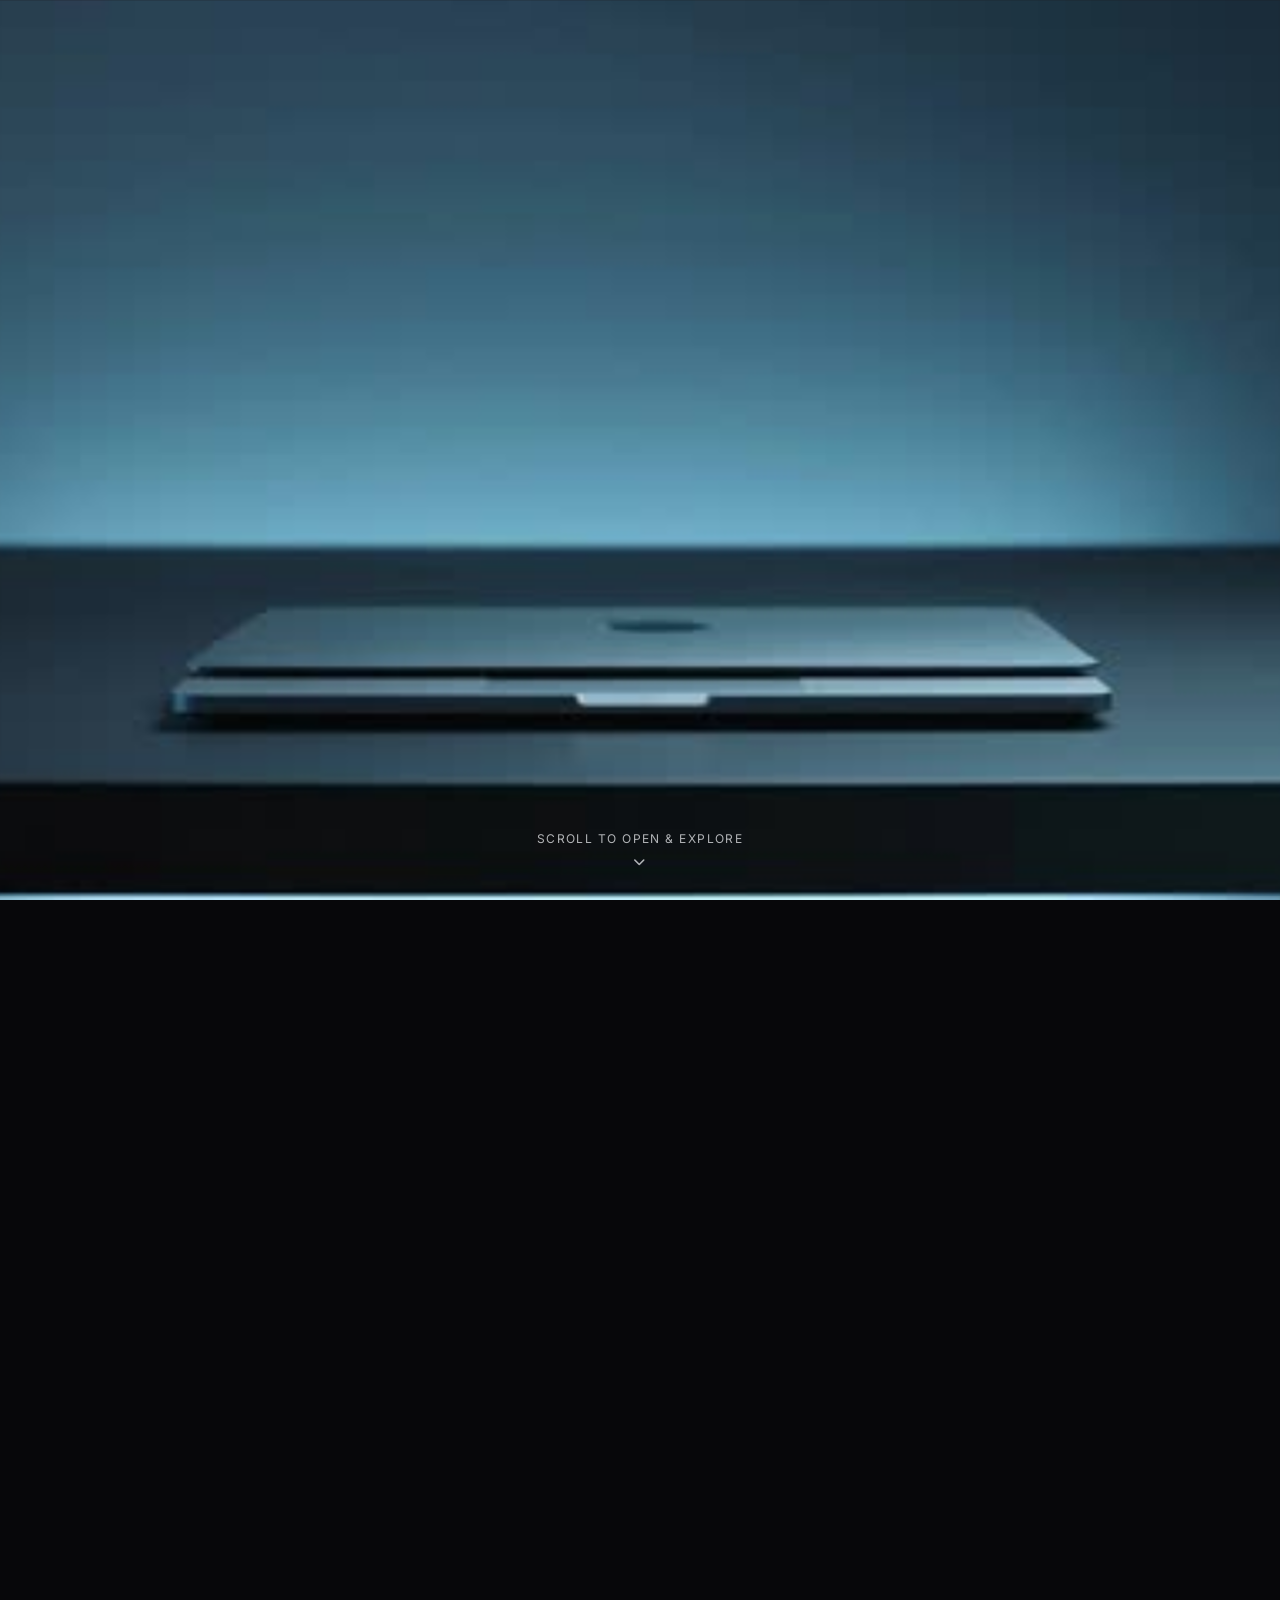
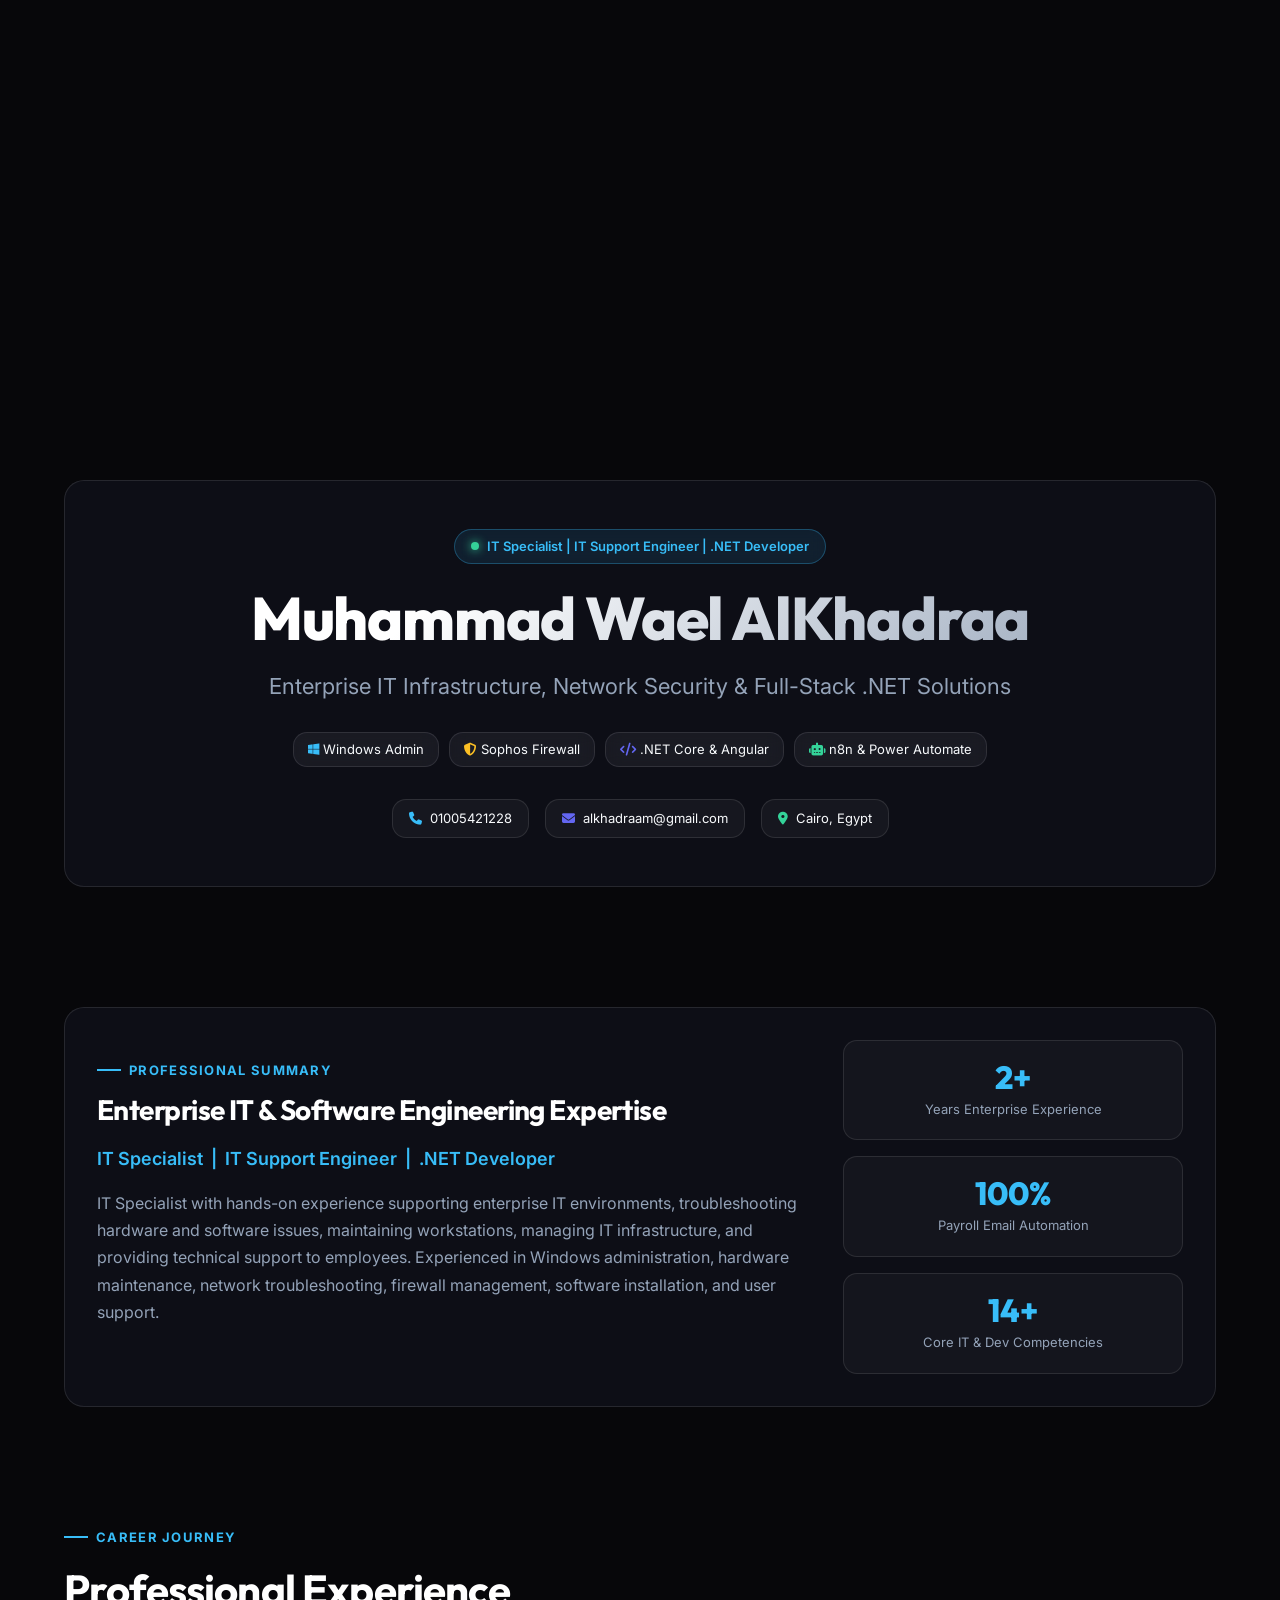
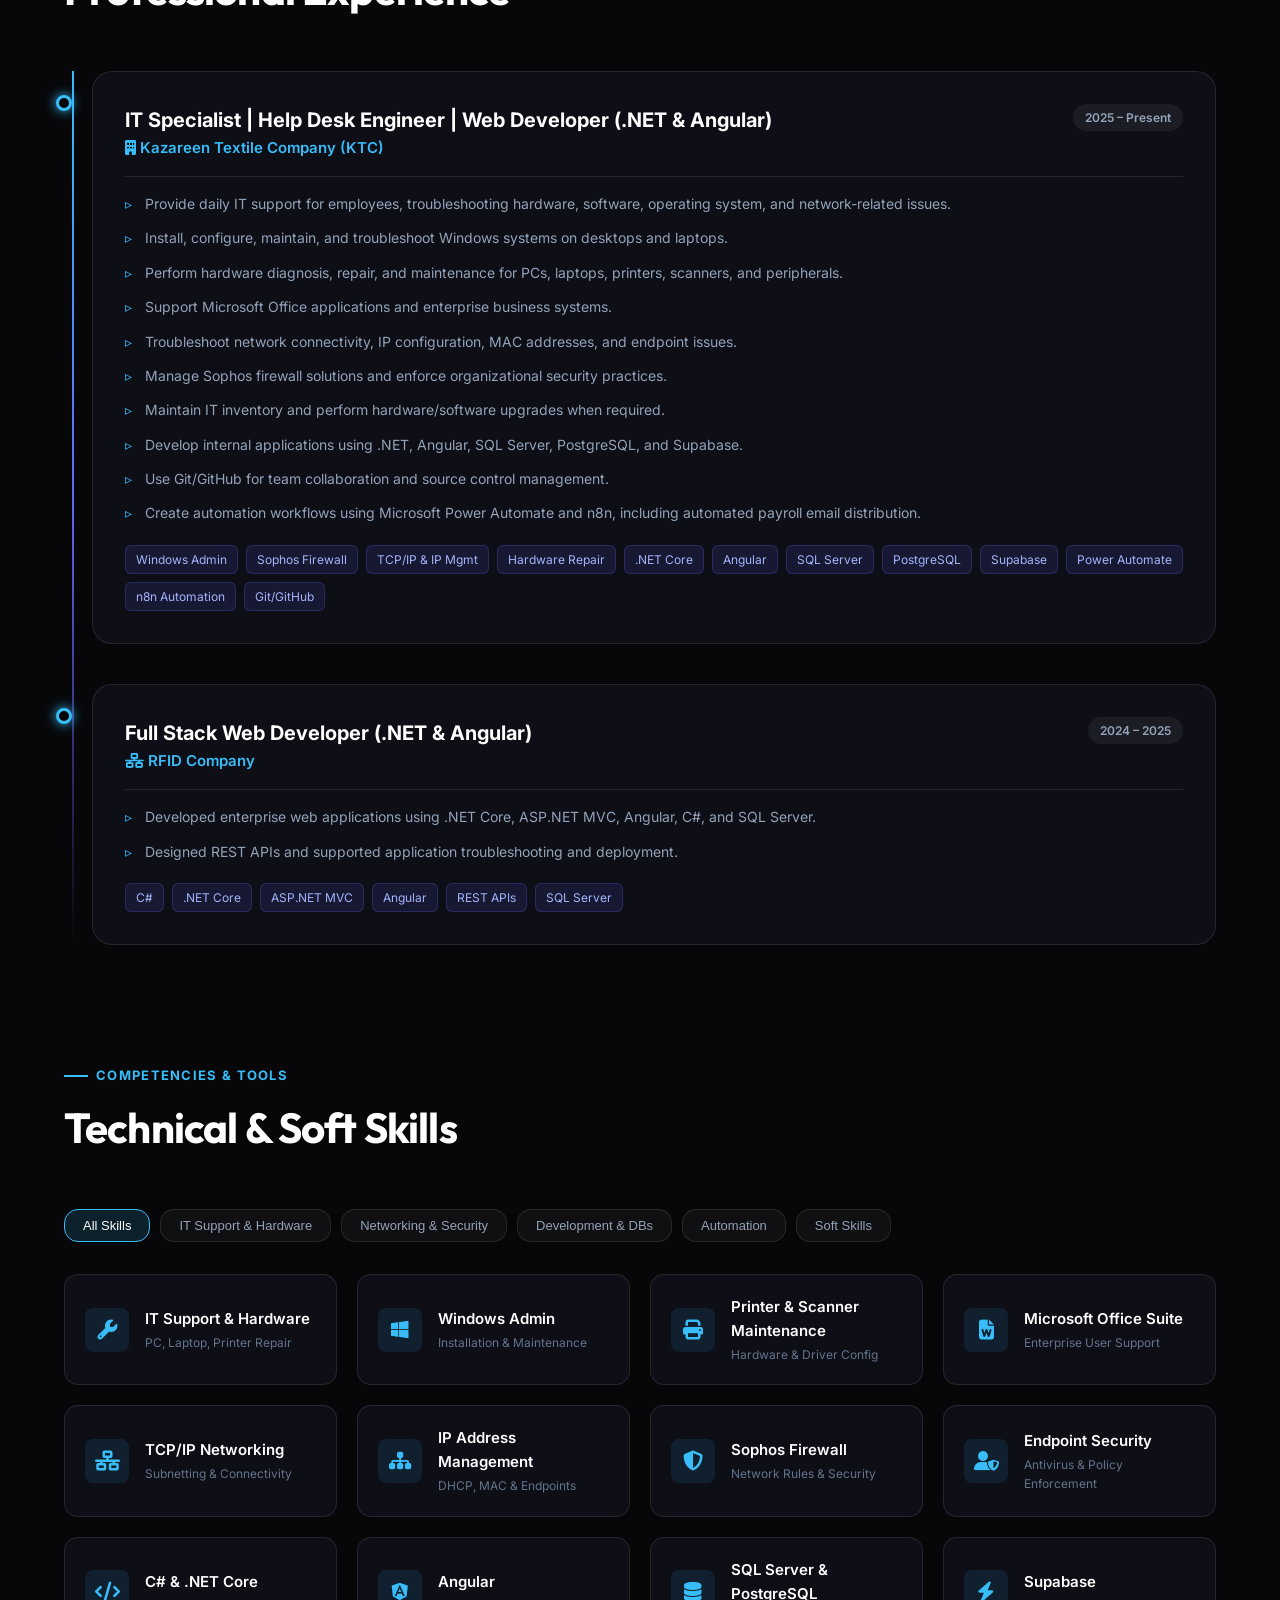
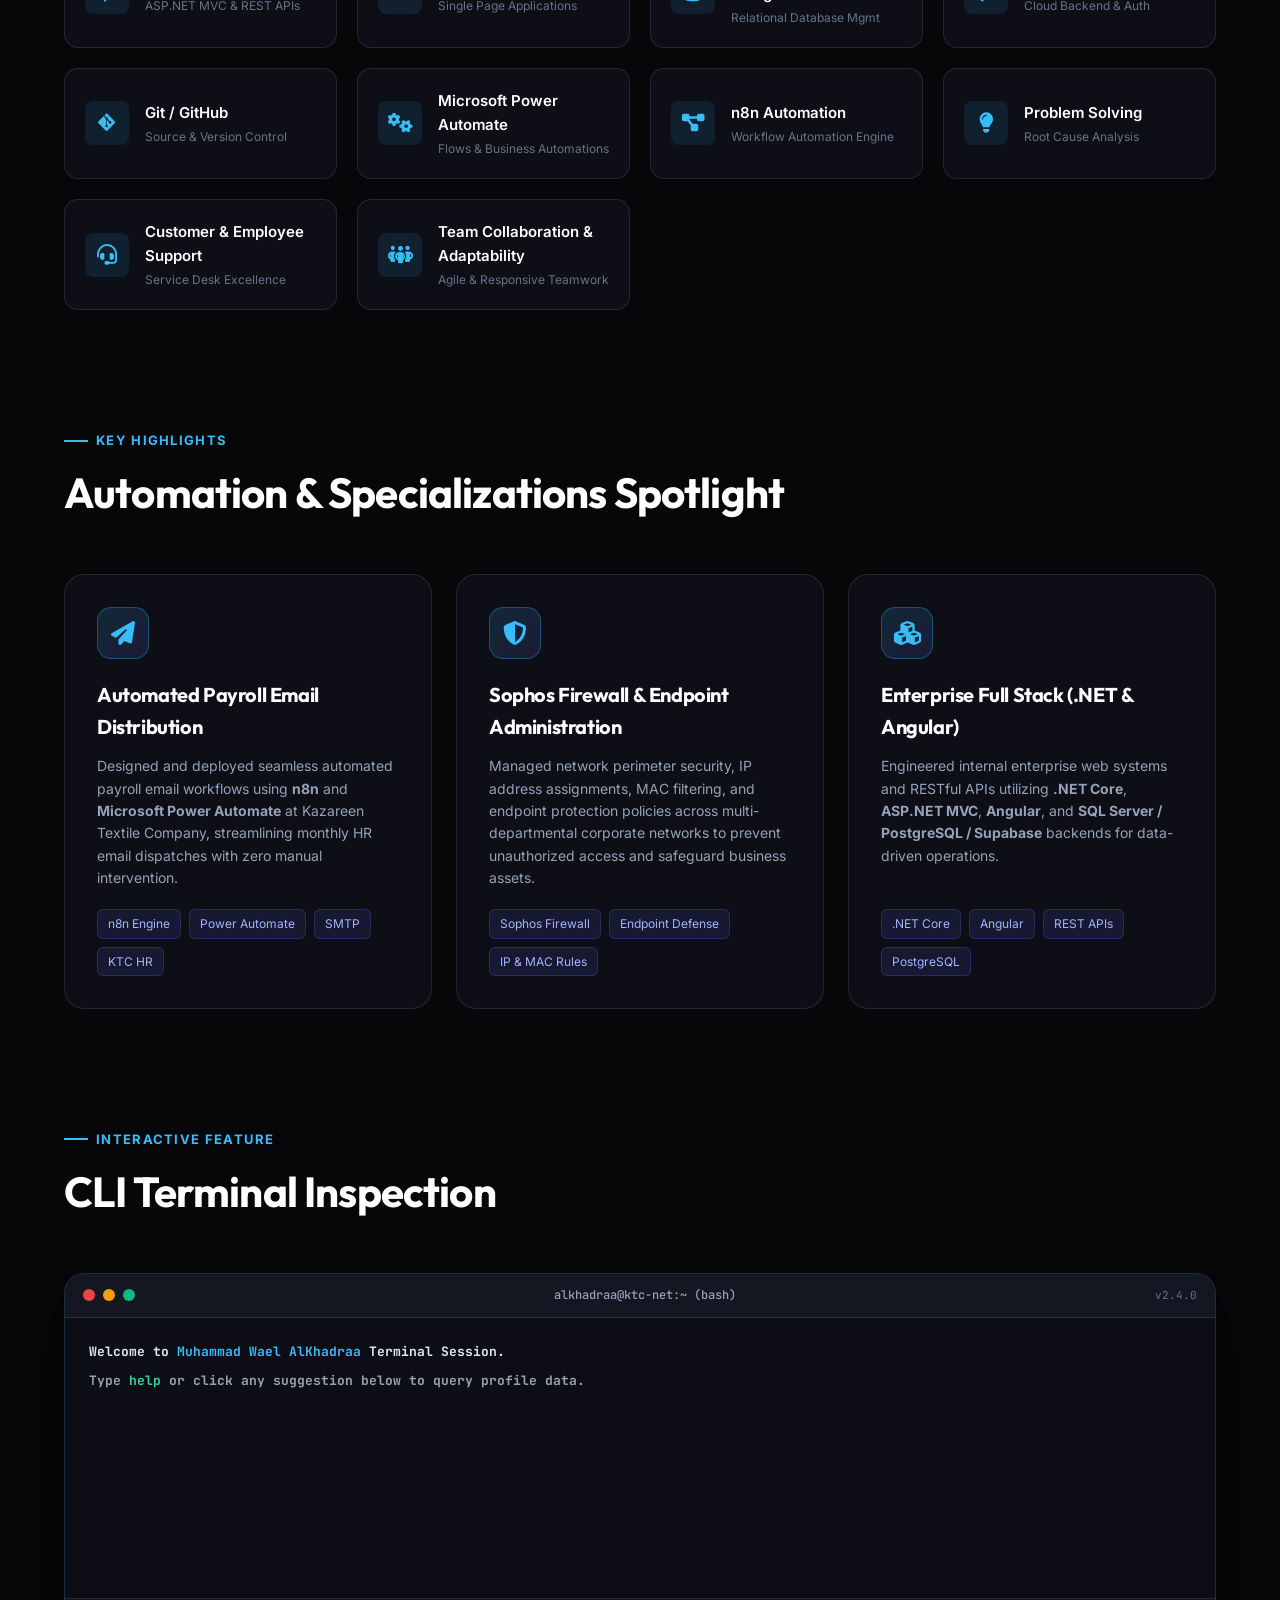
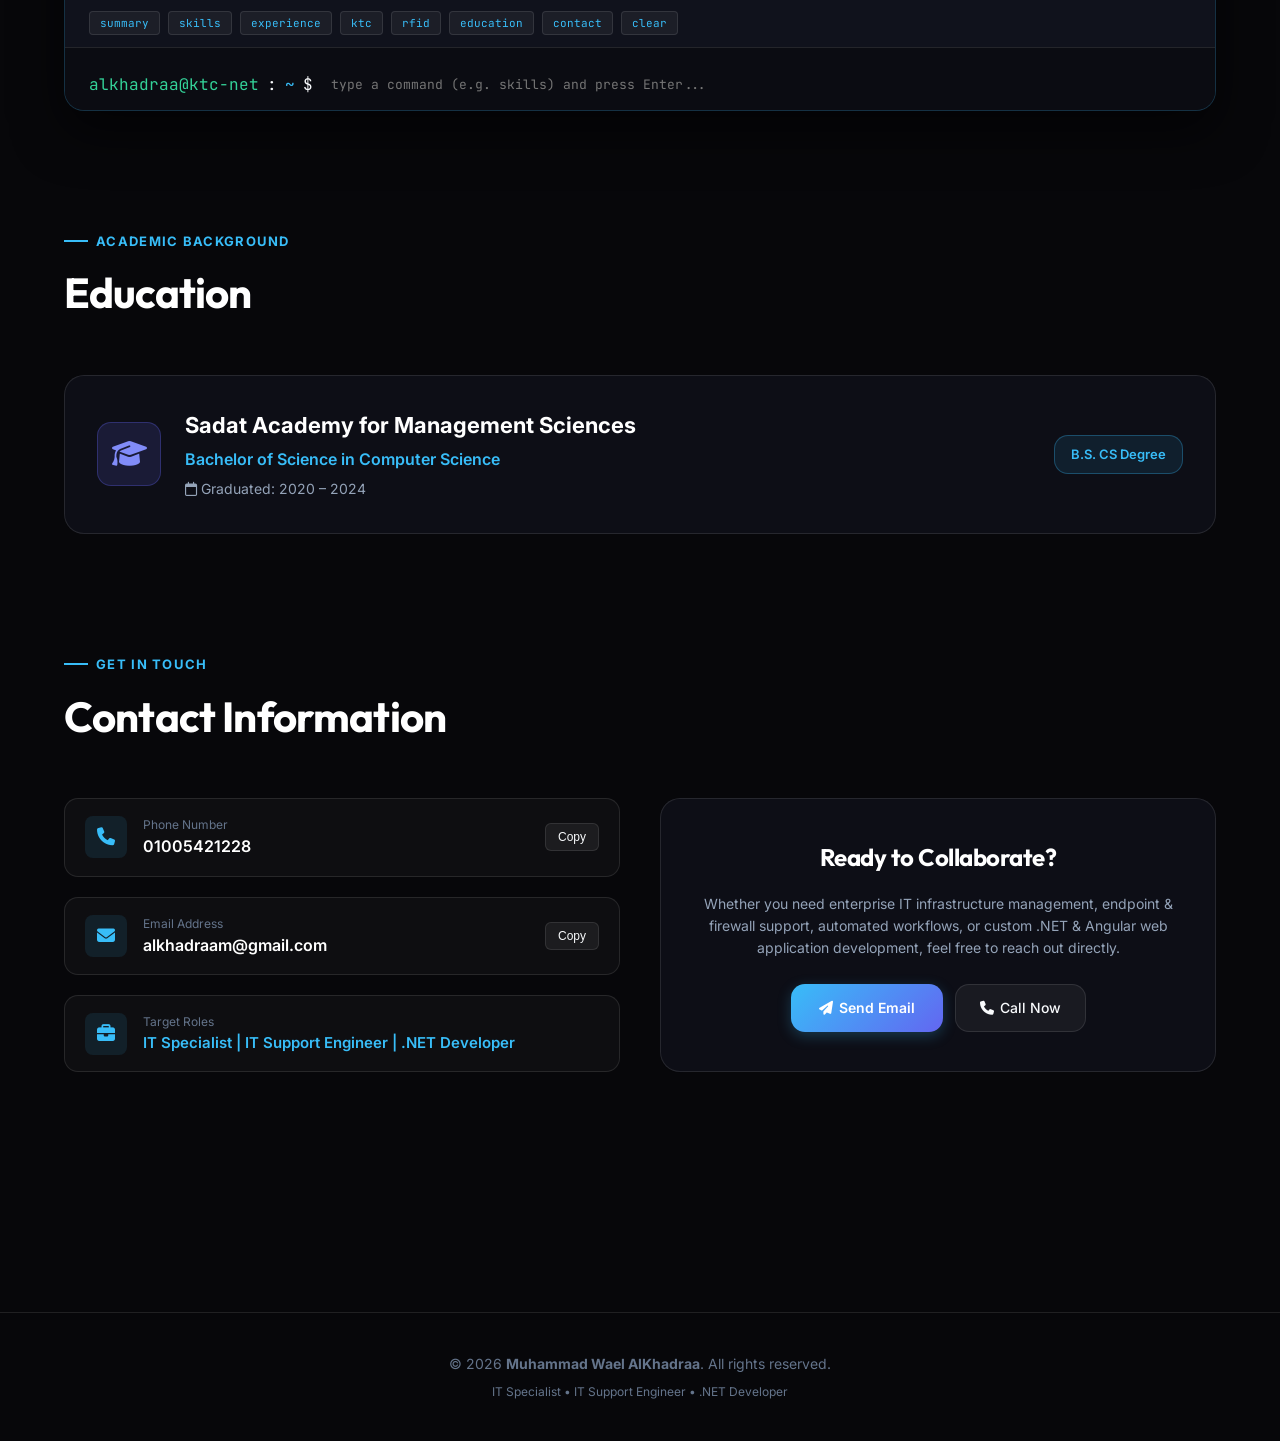
==== index.html @ 0bdaa21e "Initial commit: Portfolio project" ====
<!DOCTYPE html>
<html lang="en">

<head>
  <meta charset="UTF-8">
  <meta name="viewport" content="width=device-width, initial-scale=1.0">
  <title>Muhammad Wael AlKhadraa | IT Specialist & .NET Developer Portfolio</title>
  <meta name="description"
    content="Portfolio of Muhammad Wael AlKhadraa - IT Specialist, IT Support Engineer, and .NET Developer specializing in enterprise IT support, Windows administration, network security, Sophos firewall, .NET Core, Angular, and n8n/Power Automate workflows.">
  <meta name="keywords"
    content="Muhammad Wael AlKhadraa, IT Specialist, IT Support Engineer, .NET Developer, Angular, C#, Sophos Firewall, Power Automate, n8n Automation, Sadat Academy">
  <link rel="stylesheet" href="styles.css">
  <!-- FontAwesome for icons -->
  <link rel="stylesheet" href="https://cdnjs.cloudflare.com/ajax/libs/font-awesome/6.4.0/css/all.min.css">
</head>

<body>

  <!-- Loading Screen -->
  <div class="loading-screen" id="loadingScreen">
    <div class="spinner"></div>
    <div style="color: var(--text-muted); font-size: 14px; font-weight: 500;" id="loadingText">Loading interactive
      experience…</div>
  </div>

  <!-- Scroll-Driven Laptop Animation Intro Stage (Clean, no text overlay) -->
  <div class="scroll-track" id="scrollTrack">
    <div class="sticky-stage" id="stage">
      <canvas id="canvas" width="1920" height="1080"></canvas>

      <!-- Scroll Hint -->
      <div class="scroll-hint" id="scrollHint">
        <span>Scroll to open & explore</span>
        <i class="fa-solid fa-chevron-down"></i>
      </div>

      <!-- Progress Runway Bar -->
      <div class="progress-container">
        <div class="progress-bar-fill" id="progressBar"></div>
      </div>
    </div>
  </div>

  <!-- Fixed Background Video (Binary Numbers Cascading in Void) -->
  <div class="bg-video-container" id="bgVideoContainer">
    <video class="bg-video" id="bgVideo" autoplay loop muted playsinline preload="auto">
      <source src="Binary_numbers_cascading_in_void_202608161248.mp4" type="video/mp4">
      <source src="public/Binary_numbers_cascading_in_void_202608161248.mp4" type="video/mp4">
    </video>
    <div class="bg-video-overlay"></div>
  </div>

  <!-- Sticky Glass Navbar (Appears after intro) -->
  <nav class="navbar" id="navbar">
    <a href="#" class="nav-brand">
      <i class="fa-solid fa-terminal" style="color: var(--accent-cyan);"></i>
      Muhammad <span>AlKhadraa</span>
    </a>

    <ul class="nav-links" id="navLinks">
      <li><a href="#hero-header" class="nav-link">Home</a></li>
      <li><a href="#about" class="nav-link">About</a></li>
      <li><a href="#experience" class="nav-link">Experience</a></li>
      <li><a href="#skills" class="nav-link">Skills</a></li>
      <li><a href="#spotlight" class="nav-link">Automations</a></li>
      <li><a href="#terminal" class="nav-link">CLI Terminal</a></li>
      <li><a href="#education" class="nav-link">Education</a></li>
      <li><a href="#contact" class="nav-link">Contact</a></li>
    </ul>

    <div class="nav-actions">
      <button class="btn-secondary" onclick="copyText('alkhadraam@gmail.com', 'Email')">
        <i class="fa-regular fa-copy"></i> Email
      </button>
      <a href="mailto:alkhadraam@gmail.com" class="btn-primary">
        <i class="fa-solid fa-paper-plane"></i> Contact Me
      </a>
    </div>

    <button class="nav-toggle" id="navToggle" aria-label="Toggle navigation">
      <i class="fa-solid fa-bars"></i>
    </button>
  </nav>

  <!-- Main Website Body Content (Appears overlaying binary video background after intro) -->
  <main class="main-content">

    <!-- Hero Header Section -->
    <section class="section" id="hero-header">
      <div class="glass-card hero-header-card" style="text-align: center; padding: 48px 32px;">
        <div class="hero-badge" style="margin: 0 auto 20px;">
          <div class="pulse-dot"></div>
          IT Specialist | IT Support Engineer | .NET Developer
        </div>
        <h1
          style="font-size: clamp(34px, 6vw, 60px); font-weight: 800; line-height: 1.15; margin-bottom: 16px; background: linear-gradient(135deg, #ffffff 30%, #94a3b8 100%); -webkit-background-clip: text; -webkit-text-fill-color: transparent;">
          Muhammad Wael AlKhadraa
        </h1>
        <p
          style="font-size: clamp(16px, 2.5vw, 22px); color: var(--text-muted); font-weight: 400; margin-bottom: 28px;">
          Enterprise IT Infrastructure, Network Security & Full-Stack .NET Solutions
        </p>

        <div class="tech-pill-row" style="margin-bottom: 32px;">
          <span class="tech-pill"><i class="fa-brands fa-windows" style="color: var(--accent-cyan);"></i> Windows
            Admin</span>
          <span class="tech-pill"><i class="fa-solid fa-shield-halved" style="color: var(--accent-amber);"></i> Sophos
            Firewall</span>
          <span class="tech-pill"><i class="fa-solid fa-code" style="color: var(--accent-blue);"></i> .NET Core &
            Angular</span>
          <span class="tech-pill"><i class="fa-solid fa-robot" style="color: var(--accent-emerald);"></i> n8n & Power
            Automate</span>
        </div>

        <div class="contact-quick-list" style="justify-content: center;">
          <a href="tel:01005421228" class="contact-chip">
            <i class="fa-solid fa-phone" style="color: var(--accent-cyan);"></i> 01005421228
          </a>
          <a href="mailto:alkhadraam@gmail.com" class="contact-chip">
            <i class="fa-solid fa-envelope" style="color: var(--accent-blue);"></i> alkhadraam@gmail.com
          </a>
          <div class="contact-chip">
            <i class="fa-solid fa-location-dot" style="color: var(--accent-emerald);"></i> Cairo, Egypt
          </div>
        </div>
      </div>
    </section>

    <!-- About / Overview Section -->
    <section class="section" id="about">
      <div class="glass-card hero-profile-card">
        <div class="profile-info">
          <div class="section-tag">Professional Summary</div>
          <h2 style="font-size: 28px; margin-bottom: 12px;">Enterprise IT & Software Engineering Expertise</h2>
          <div class="profile-titles" style="margin-bottom: 16px;">
            IT Specialist &nbsp;|&nbsp; IT Support Engineer &nbsp;|&nbsp; .NET Developer
          </div>
          <p class="profile-summary">
            IT Specialist with hands-on experience supporting enterprise IT environments, troubleshooting hardware and
            software issues, maintaining workstations, managing IT infrastructure, and providing technical support to
            employees. Experienced in Windows administration, hardware maintenance, network troubleshooting, firewall
            management, software installation, and user support.
          </p>
        </div>

        <div class="stats-grid">
          <div class="stat-box">
            <div class="stat-number">2+</div>
            <div class="stat-label">Years Enterprise Experience</div>
          </div>
          <div class="stat-box">
            <div class="stat-number">100%</div>
            <div class="stat-label">Payroll Email Automation</div>
          </div>
          <div class="stat-box">
            <div class="stat-number">14+</div>
            <div class="stat-label">Core IT & Dev Competencies</div>
          </div>
        </div>
      </div>
    </section>

    <!-- Professional Experience Section -->
    <section class="section" id="experience">
      <div class="section-header">
        <div class="section-tag">Career Journey</div>
        <h2 class="section-title">Professional Experience</h2>
      </div>

      <div class="timeline">

        <!-- Experience 1: Kazareen Textile Company -->
        <div class="timeline-item">
          <div class="timeline-dot"></div>
          <div class="glass-card">
            <div class="exp-card-header">
              <div>
                <div class="exp-role-title">IT Specialist | Help Desk Engineer | Web Developer (.NET & Angular)</div>
                <div class="exp-company"><i class="fa-solid fa-building"></i> Kazareen Textile Company (KTC)</div>
              </div>
              <span class="exp-period">2025 – Present</span>
            </div>

            <ul class="exp-bullets">
              <li>Provide daily IT support for employees, troubleshooting hardware, software, operating system, and
                network-related issues.</li>
              <li>Install, configure, maintain, and troubleshoot Windows systems on desktops and laptops.</li>
              <li>Perform hardware diagnosis, repair, and maintenance for PCs, laptops, printers, scanners, and
                peripherals.</li>
              <li>Support Microsoft Office applications and enterprise business systems.</li>
              <li>Troubleshoot network connectivity, IP configuration, MAC addresses, and endpoint issues.</li>
              <li>Manage Sophos firewall solutions and enforce organizational security practices.</li>
              <li>Maintain IT inventory and perform hardware/software upgrades when required.</li>
              <li>Develop internal applications using .NET, Angular, SQL Server, PostgreSQL, and Supabase.</li>
              <li>Use Git/GitHub for team collaboration and source control management.</li>
              <li>Create automation workflows using Microsoft Power Automate and n8n, including automated payroll email
                distribution.</li>
            </ul>

            <div class="tech-tags">
              <span class="tag">Windows Admin</span>
              <span class="tag">Sophos Firewall</span>
              <span class="tag">TCP/IP & IP Mgmt</span>
              <span class="tag">Hardware Repair</span>
              <span class="tag">.NET Core</span>
              <span class="tag">Angular</span>
              <span class="tag">SQL Server</span>
              <span class="tag">PostgreSQL</span>
              <span class="tag">Supabase</span>
              <span class="tag">Power Automate</span>
              <span class="tag">n8n Automation</span>
              <span class="tag">Git/GitHub</span>
            </div>
          </div>
        </div>

        <!-- Experience 2: RFID Company -->
        <div class="timeline-item">
          <div class="timeline-dot"></div>
          <div class="glass-card">
            <div class="exp-card-header">
              <div>
                <div class="exp-role-title">Full Stack Web Developer (.NET & Angular)</div>
                <div class="exp-company"><i class="fa-solid fa-network-wired"></i> RFID Company</div>
              </div>
              <span class="exp-period">2024 – 2025</span>
            </div>

            <ul class="exp-bullets">
              <li>Developed enterprise web applications using .NET Core, ASP.NET MVC, Angular, C#, and SQL Server.</li>
              <li>Designed REST APIs and supported application troubleshooting and deployment.</li>
            </ul>

            <div class="tech-tags">
              <span class="tag">C#</span>
              <span class="tag">.NET Core</span>
              <span class="tag">ASP.NET MVC</span>
              <span class="tag">Angular</span>
              <span class="tag">REST APIs</span>
              <span class="tag">SQL Server</span>
            </div>
          </div>
        </div>

      </div>
    </section>

    <!-- Technical & Soft Skills Section -->
    <section class="section" id="skills">
      <div class="section-header">
        <div class="section-tag">Competencies & Tools</div>
        <h2 class="section-title">Technical & Soft Skills</h2>
      </div>

      <div class="skills-filter">
        <button class="filter-btn active" data-filter="all">All Skills</button>
        <button class="filter-btn" data-filter="it">IT Support & Hardware</button>
        <button class="filter-btn" data-filter="network">Networking & Security</button>
        <button class="filter-btn" data-filter="dev">Development & DBs</button>
        <button class="filter-btn" data-filter="auto">Automation</button>
        <button class="filter-btn" data-filter="soft">Soft Skills</button>
      </div>

      <div class="skills-grid">
        <!-- IT Support & Hardware -->
        <div class="skill-card" data-category="it">
          <div class="skill-icon-box"><i class="fa-solid fa-wrench"></i></div>
          <div class="skill-info">
            <div class="skill-name">IT Support & Hardware</div>
            <div class="skill-category-label">PC, Laptop, Printer Repair</div>
          </div>
        </div>

        <div class="skill-card" data-category="it">
          <div class="skill-icon-box"><i class="fa-brands fa-windows"></i></div>
          <div class="skill-info">
            <div class="skill-name">Windows Admin</div>
            <div class="skill-category-label">Installation & Maintenance</div>
          </div>
        </div>

        <div class="skill-card" data-category="it">
          <div class="skill-icon-box"><i class="fa-solid fa-print"></i></div>
          <div class="skill-info">
            <div class="skill-name">Printer & Scanner Maintenance</div>
            <div class="skill-category-label">Hardware & Driver Config</div>
          </div>
        </div>

        <div class="skill-card" data-category="it">
          <div class="skill-icon-box"><i class="fa-solid fa-file-word"></i></div>
          <div class="skill-info">
            <div class="skill-name">Microsoft Office Suite</div>
            <div class="skill-category-label">Enterprise User Support</div>
          </div>
        </div>

        <!-- Networking & Security -->
        <div class="skill-card" data-category="network">
          <div class="skill-icon-box"><i class="fa-solid fa-network-wired"></i></div>
          <div class="skill-info">
            <div class="skill-name">TCP/IP Networking</div>
            <div class="skill-category-label">Subnetting & Connectivity</div>
          </div>
        </div>

        <div class="skill-card" data-category="network">
          <div class="skill-icon-box"><i class="fa-solid fa-sitemap"></i></div>
          <div class="skill-info">
            <div class="skill-name">IP Address Management</div>
            <div class="skill-category-label">DHCP, MAC & Endpoints</div>
          </div>
        </div>

        <div class="skill-card" data-category="network">
          <div class="skill-icon-box"><i class="fa-solid fa-shield-halved"></i></div>
          <div class="skill-info">
            <div class="skill-name">Sophos Firewall</div>
            <div class="skill-category-label">Network Rules & Security</div>
          </div>
        </div>

        <div class="skill-card" data-category="network">
          <div class="skill-icon-box"><i class="fa-solid fa-user-shield"></i></div>
          <div class="skill-info">
            <div class="skill-name">Endpoint Security</div>
            <div class="skill-category-label">Antivirus & Policy Enforcement</div>
          </div>
        </div>

        <!-- Development & DBs -->
        <div class="skill-card" data-category="dev">
          <div class="skill-icon-box"><i class="fa-solid fa-code"></i></div>
          <div class="skill-info">
            <div class="skill-name">C# & .NET Core</div>
            <div class="skill-category-label">ASP.NET MVC & REST APIs</div>
          </div>
        </div>

        <div class="skill-card" data-category="dev">
          <div class="skill-icon-box"><i class="fa-brands fa-angular"></i></div>
          <div class="skill-info">
            <div class="skill-name">Angular</div>
            <div class="skill-category-label">Single Page Applications</div>
          </div>
        </div>

        <div class="skill-card" data-category="dev">
          <div class="skill-icon-box"><i class="fa-solid fa-database"></i></div>
          <div class="skill-info">
            <div class="skill-name">SQL Server & PostgreSQL</div>
            <div class="skill-category-label">Relational Database Mgmt</div>
          </div>
        </div>

        <div class="skill-card" data-category="dev">
          <div class="skill-icon-box"><i class="fa-solid fa-bolt"></i></div>
          <div class="skill-info">
            <div class="skill-name">Supabase</div>
            <div class="skill-category-label">Cloud Backend & Auth</div>
          </div>
        </div>

        <div class="skill-card" data-category="dev">
          <div class="skill-icon-box"><i class="fa-brands fa-git-alt"></i></div>
          <div class="skill-info">
            <div class="skill-name">Git / GitHub</div>
            <div class="skill-category-label">Source & Version Control</div>
          </div>
        </div>

        <!-- Automation -->
        <div class="skill-card" data-category="auto">
          <div class="skill-icon-box"><i class="fa-solid fa-gears"></i></div>
          <div class="skill-info">
            <div class="skill-name">Microsoft Power Automate</div>
            <div class="skill-category-label">Flows & Business Automations</div>
          </div>
        </div>

        <div class="skill-card" data-category="auto">
          <div class="skill-icon-box"><i class="fa-solid fa-diagram-project"></i></div>
          <div class="skill-info">
            <div class="skill-name">n8n Automation</div>
            <div class="skill-category-label">Workflow Automation Engine</div>
          </div>
        </div>

        <!-- Soft Skills -->
        <div class="skill-card" data-category="soft">
          <div class="skill-icon-box"><i class="fa-solid fa-lightbulb"></i></div>
          <div class="skill-info">
            <div class="skill-name">Problem Solving</div>
            <div class="skill-category-label">Root Cause Analysis</div>
          </div>
        </div>

        <div class="skill-card" data-category="soft">
          <div class="skill-icon-box"><i class="fa-solid fa-headset"></i></div>
          <div class="skill-info">
            <div class="skill-name">Customer & Employee Support</div>
            <div class="skill-category-label">Service Desk Excellence</div>
          </div>
        </div>

        <div class="skill-card" data-category="soft">
          <div class="skill-icon-box"><i class="fa-solid fa-people-group"></i></div>
          <div class="skill-info">
            <div class="skill-name">Team Collaboration & Adaptability</div>
            <div class="skill-category-label">Agile & Responsive Teamwork</div>
          </div>
        </div>

      </div>
    </section>

    <!-- Automation & Specializations Spotlight -->
    <section class="section" id="spotlight">
      <div class="section-header">
        <div class="section-tag">Key Highlights</div>
        <h2 class="section-title">Automation & Specializations Spotlight</h2>
      </div>

      <div class="spotlight-grid">
        <!-- Card 1 -->
        <div class="glass-card spotlight-card">
          <div>
            <div class="spotlight-icon"><i class="fa-solid fa-paper-plane"></i></div>
            <h3>Automated Payroll Email Distribution</h3>
            <p>Designed and deployed seamless automated payroll email workflows using <strong>n8n</strong> and
              <strong>Microsoft Power Automate</strong> at Kazareen Textile Company, streamlining monthly HR email
              dispatches with zero manual intervention.
            </p>
          </div>
          <div class="tech-tags">
            <span class="tag">n8n Engine</span>
            <span class="tag">Power Automate</span>
            <span class="tag">SMTP</span>
            <span class="tag">KTC HR</span>
          </div>
        </div>

        <!-- Card 2 -->
        <div class="glass-card spotlight-card">
          <div>
            <div class="spotlight-icon"><i class="fa-solid fa-shield-halved"></i></div>
            <h3>Sophos Firewall & Endpoint Administration</h3>
            <p>Managed network perimeter security, IP address assignments, MAC filtering, and endpoint protection
              policies across multi-departmental corporate networks to prevent unauthorized access and safeguard
              business assets.</p>
          </div>
          <div class="tech-tags">
            <span class="tag">Sophos Firewall</span>
            <span class="tag">Endpoint Defense</span>
            <span class="tag">IP & MAC Rules</span>
          </div>
        </div>

        <!-- Card 3 -->
        <div class="glass-card spotlight-card">
          <div>
            <div class="spotlight-icon"><i class="fa-solid fa-cubes"></i></div>
            <h3>Enterprise Full Stack (.NET & Angular)</h3>
            <p>Engineered internal enterprise web systems and RESTful APIs utilizing <strong>.NET Core</strong>,
              <strong>ASP.NET MVC</strong>, <strong>Angular</strong>, and <strong>SQL Server / PostgreSQL /
                Supabase</strong> backends for data-driven operations.
            </p>
          </div>
          <div class="tech-tags">
            <span class="tag">.NET Core</span>
            <span class="tag">Angular</span>
            <span class="tag">REST APIs</span>
            <span class="tag">PostgreSQL</span>
          </div>
        </div>
      </div>
    </section>

    <!-- Interactive CLI Terminal Section -->
    <section class="section" id="terminal">
      <div class="section-header">
        <div class="section-tag">Interactive Feature</div>
        <h2 class="section-title">CLI Terminal Inspection</h2>
      </div>

      <div class="terminal-card">
        <div class="terminal-header">
          <div class="terminal-dots">
            <div class="dot dot-red"></div>
            <div class="dot dot-yellow"></div>
            <div class="dot dot-green"></div>
          </div>
          <div class="terminal-title">alkhadraa@ktc-net:~ (bash)</div>
          <div style="font-size: 11px; color: var(--text-subtle);">v2.4.0</div>
        </div>

        <div class="terminal-body" id="termOutput">
          <div class="terminal-line">
            Welcome to <strong style="color: var(--accent-cyan);">Muhammad Wael AlKhadraa</strong> Terminal Session.
          </div>
          <div class="terminal-line" style="color: var(--text-muted); margin-bottom: 12px;">
            Type <strong style="color: var(--accent-emerald);">help</strong> or click any suggestion below to query
            profile data.
          </div>
        </div>

        <div class="term-suggestions">
          <button class="term-btn" data-cmd="summary">summary</button>
          <button class="term-btn" data-cmd="skills">skills</button>
          <button class="term-btn" data-cmd="experience">experience</button>
          <button class="term-btn" data-cmd="ktc">ktc</button>
          <button class="term-btn" data-cmd="rfid">rfid</button>
          <button class="term-btn" data-cmd="education">education</button>
          <button class="term-btn" data-cmd="contact">contact</button>
          <button class="term-btn" data-cmd="clear">clear</button>
        </div>

        <div style="padding: 12px 24px; border-top: 1px solid var(--border-subtle); background: #0b0c12;">
          <div class="term-input-line">
            <span class="term-prompt">alkhadraa@ktc-net</span>:<span class="term-path">~</span>$&nbsp;
            <input type="text" class="term-input" id="termInput"
              placeholder="type a command (e.g. skills) and press Enter..." autocomplete="off">
          </div>
        </div>
      </div>
    </section>

    <!-- Education Section -->
    <section class="section" id="education">
      <div class="section-header">
        <div class="section-tag">Academic Background</div>
        <h2 class="section-title">Education</h2>
      </div>

      <div class="edu-grid">
        <div class="glass-card edu-card">
          <div class="edu-icon-bg"><i class="fa-solid fa-graduation-cap"></i></div>
          <div style="flex-grow: 1;">
            <div style="font-size: 22px; font-weight: 700; color: #fff; margin-bottom: 4px;">Sadat Academy for
              Management Sciences</div>
            <div style="font-size: 16px; color: var(--accent-cyan); font-weight: 600; margin-bottom: 6px;">Bachelor of
              Science in Computer Science</div>
            <div style="font-size: 14px; color: var(--text-muted);"><i class="fa-regular fa-calendar"></i> Graduated:
              2020 – 2024</div>
          </div>
          <div
            style="padding: 8px 16px; background: rgba(56, 189, 248, 0.1); border: 1px solid rgba(56, 189, 248, 0.3); border-radius: var(--radius-md); font-size: 13px; color: var(--accent-cyan); font-weight: 600;">
            B.S. CS Degree
          </div>
        </div>
      </div>
    </section>

    <!-- Contact Section -->
    <section class="section" id="contact">
      <div class="section-header">
        <div class="section-tag">Get In Touch</div>
        <h2 class="section-title">Contact Information</h2>
      </div>

      <div class="contact-wrapper">
        <div class="contact-card-box">
          <div class="contact-item">
            <div class="contact-icon"><i class="fa-solid fa-phone"></i></div>
            <div>
              <div style="font-size: 12px; color: var(--text-subtle);">Phone Number</div>
              <div style="font-size: 16px; font-weight: 600; color: #fff;">01005421228</div>
            </div>
            <button class="copy-btn" onclick="copyText('01005421228', 'Phone number')">Copy</button>
          </div>

          <div class="contact-item">
            <div class="contact-icon"><i class="fa-solid fa-envelope"></i></div>
            <div>
              <div style="font-size: 12px; color: var(--text-subtle);">Email Address</div>
              <div style="font-size: 16px; font-weight: 600; color: #fff;">alkhadraam@gmail.com</div>
            </div>
            <button class="copy-btn" onclick="copyText('alkhadraam@gmail.com', 'Email address')">Copy</button>
          </div>

          <div class="contact-item">
            <div class="contact-icon"><i class="fa-solid fa-briefcase"></i></div>
            <div>
              <div style="font-size: 12px; color: var(--text-subtle);">Target Roles</div>
              <div style="font-size: 15px; font-weight: 600; color: var(--accent-cyan);">IT Specialist | IT Support
                Engineer | .NET Developer</div>
            </div>
          </div>
        </div>

        <!-- Quick Email Action Card -->
        <div class="glass-card"
          style="display: flex; flex-direction: column; justify-content: center; text-align: center; gap: 16px;">
          <h3 style="font-size: 24px; font-weight: 700;">Ready to Collaborate?</h3>
          <p style="color: var(--text-muted); font-size: 14px; line-height: 1.6;">
            Whether you need enterprise IT infrastructure management, endpoint & firewall support, automated workflows,
            or custom .NET & Angular web application development, feel free to reach out directly.
          </p>
          <div style="display: flex; justify-content: center; gap: 12px; margin-top: 8px;">
            <a href="mailto:alkhadraam@gmail.com" class="btn-primary" style="padding: 12px 28px; font-size: 14px;">
              <i class="fa-solid fa-paper-plane"></i> Send Email
            </a>
            <a href="tel:01005421228" class="btn-secondary" style="padding: 12px 24px; font-size: 14px;">
              <i class="fa-solid fa-phone"></i> Call Now
            </a>
          </div>
        </div>
      </div>
    </section>

  </main>

  <!-- Footer -->
  <footer>
    <div>&copy; 2026 <strong>Muhammad Wael AlKhadraa</strong>. All rights reserved.</div>
    <div style="font-size: 12px; color: var(--text-subtle); margin-top: 6px;">IT Specialist &bull; IT Support Engineer
      &bull; .NET Developer</div>
  </footer>

  <!-- Scripts -->
  <script src="frames.js"></script>
  <script src="app.js"></script>
</body>

</html>
---- styles.css ----
/* ==========================================================================
   MUHAMMAD WAEL ALKHADRAA - PORTFOLIO STYLESHEET
   Dark Tech Glassmorphism & Scroll-Driven Canvas Background System
   ========================================================================== */

@import url('https://fonts.googleapis.com/css2?family=Inter:wght@300;400;500;600;700;800&family=JetBrains+Mono:wght@400;500;600&family=Outfit:wght@400;500;600;700;800&display=swap');

:root {
  --bg-dark: #07070a;
  --bg-card: rgba(15, 17, 26, 0.82);
  --bg-card-hover: rgba(22, 27, 42, 0.90);
  --bg-glass: rgba(11, 11, 15, 0.75);
  --text-main: #f8fafc;
  --text-muted: #94a3b8;
  --text-subtle: #64748b;

  --accent-cyan: #38bdf8;
  --accent-cyan-glow: rgba(56, 189, 248, 0.25);
  --accent-blue: #6366f1;
  --accent-indigo: #4f46e5;
  --accent-emerald: #34d399;
  --accent-amber: #fbbf24;

  --border-subtle: rgba(255, 255, 255, 0.1);
  --border-glow: rgba(56, 189, 248, 0.35);
  --radius-sm: 8px;
  --radius-md: 14px;
  --radius-lg: 20px;
  --radius-full: 9999px;

  --transition-fast: 0.2s cubic-bezier(0.4, 0, 0.2, 1);
  --transition-smooth: 0.35s cubic-bezier(0.16, 1, 0.3, 1);
}

* {
  box-sizing: border-box;
  margin: 0;
  padding: 0;
}

html {
  scroll-behavior: smooth;
  color-scheme: dark;
}

body {
  background-color: var(--bg-dark);
  color: var(--text-main);
  font-family: 'Inter', sans-serif;
  line-height: 1.6;
  overflow-x: hidden;
  -webkit-font-smoothing: antialiased;
}

/* Custom Scrollbar */
::-webkit-scrollbar {
  width: 8px;
}

::-webkit-scrollbar-track {
  background: #07070a;
}

::-webkit-scrollbar-thumb {
  background: #1e293b;
  border-radius: 4px;
}

::-webkit-scrollbar-thumb:hover {
  background: var(--accent-cyan);
}

/* Typography */
h1,
h2,
h3,
h4,
h5,
h6 {
  font-family: 'Outfit', sans-serif;
  color: #ffffff;
  letter-spacing: -0.02em;
}

a {
  color: inherit;
  text-decoration: none;
}

/* ==========================================================================
   SCROLL INTRO TRACK & BACKGROUND CANVAS
   ========================================================================== */

.scroll-track {
  position: relative;
  height: 400vh;
  /* Runway for frame animation */
  z-index: 1;
}

.sticky-stage {
  position: sticky;
  top: 0;
  height: 100vh;
  width: 100%;
  overflow: hidden;
  display: flex;
  align-items: center;
  justify-content: center;
  background: radial-gradient(circle at 50% 30%, #14141a 0%, #07070a 80%);
}

.sticky-stage canvas {
  display: block;
  width: 100%;
  height: 100%;
  object-fit: cover;
  transition: opacity 0.5s ease;
}

/* Fixed Background Video (Binary numbers cascading in void) */
.bg-video-container {
  position: fixed;
  inset: 0;
  width: 100vw;
  height: 100vh;
  overflow: hidden;
  z-index: 2;
  opacity: 0;
  pointer-events: none;
  transition: opacity 0.6s ease;
}

.bg-video-container.active {
  opacity: 1;
}

.bg-video {
  width: 100%;
  height: 100%;
  object-fit: cover;
  filter: brightness(1.15) contrast(1.2);
}

.bg-video-overlay {
  position: absolute;
  inset: 0;
  background: radial-gradient(circle at 50% 30%, rgba(7, 7, 10, 0.35) 0%, rgba(7, 7, 10, 0.65) 100%);
  pointer-events: none;
}

/* Scroll Hint & Progress Bar */
.scroll-hint {
  position: absolute;
  bottom: 32px;
  left: 50%;
  transform: translateX(-50%);
  display: flex;
  flex-direction: column;
  align-items: center;
  gap: 8px;
  font-size: 12px;
  letter-spacing: 0.12em;
  text-transform: uppercase;
  color: rgba(248, 250, 252, 0.7);
  z-index: 6;
  pointer-events: none;
  animation: bounceHint 2s ease-in-out infinite;
  transition: opacity 0.3s ease;
}

@keyframes bounceHint {

  0%,
  100% {
    transform: translate(-50%, 0);
  }

  50% {
    transform: translate(-50%, 8px);
  }
}

.progress-container {
  position: absolute;
  bottom: 0;
  left: 0;
  width: 100%;
  height: 4px;
  background: rgba(255, 255, 255, 0.1);
  z-index: 7;
}

.progress-bar-fill {
  height: 100%;
  width: 0%;
  background: linear-gradient(90deg, var(--accent-cyan), var(--accent-blue));
  box-shadow: 0 0 10px var(--accent-cyan);
  transition: width 0.05s linear;
}

.loading-screen {
  position: absolute;
  inset: 0;
  background: var(--bg-dark);
  display: flex;
  flex-direction: column;
  align-items: center;
  justify-content: center;
  gap: 16px;
  z-index: 20;
  transition: opacity 0.5s ease;
}

.spinner {
  width: 48px;
  height: 48px;
  border: 3px solid rgba(56, 189, 248, 0.15);
  border-top-color: var(--accent-cyan);
  border-radius: 50%;
  animation: spin 0.8s linear infinite;
}

@keyframes spin {
  to {
    transform: rotate(360deg);
  }
}

/* ==========================================================================
   NAVIGATION BAR
   ========================================================================== */

.navbar {
  position: fixed;
  top: 0;
  left: 0;
  width: 100%;
  z-index: 100;
  padding: 16px 32px;
  display: flex;
  align-items: center;
  justify-content: space-between;
  background: rgba(7, 7, 10, 0.85);
  backdrop-filter: blur(16px);
  -webkit-backdrop-filter: blur(16px);
  border-bottom: 1px solid var(--border-subtle);
  transform: translateY(-100%);
  transition: transform 0.35s ease;
}

.navbar.visible {
  transform: translateY(0);
}

.nav-brand {
  font-family: 'Outfit', sans-serif;
  font-size: 18px;
  font-weight: 700;
  color: #fff;
  display: flex;
  align-items: center;
  gap: 8px;
}

.nav-brand span {
  color: var(--accent-cyan);
}

.nav-links {
  display: flex;
  align-items: center;
  gap: 24px;
  list-style: none;
}

.nav-link {
  font-size: 14px;
  font-weight: 500;
  color: var(--text-muted);
  transition: color var(--transition-fast);
  position: relative;
  padding: 4px 0;
}

.nav-link:hover,
.nav-link.active {
  color: var(--accent-cyan);
}

.nav-link.active::after {
  content: '';
  position: absolute;
  bottom: 0;
  left: 0;
  width: 100%;
  height: 2px;
  background: var(--accent-cyan);
  border-radius: 2px;
}

.nav-actions {
  display: flex;
  align-items: center;
  gap: 12px;
}

.btn-primary {
  padding: 8px 18px;
  background: linear-gradient(135deg, var(--accent-cyan), var(--accent-blue));
  border: none;
  border-radius: var(--radius-md);
  color: #fff;
  font-size: 13px;
  font-weight: 600;
  cursor: pointer;
  transition: transform var(--transition-fast), box-shadow var(--transition-fast);
  box-shadow: 0 4px 14px rgba(56, 189, 248, 0.25);
  display: inline-flex;
  align-items: center;
  gap: 6px;
}

.btn-primary:hover {
  transform: translateY(-2px);
  box-shadow: 0 6px 20px rgba(56, 189, 248, 0.4);
}

.btn-secondary {
  padding: 8px 18px;
  background: rgba(255, 255, 255, 0.05);
  border: 1px solid var(--border-subtle);
  border-radius: var(--radius-md);
  color: var(--text-main);
  font-size: 13px;
  font-weight: 500;
  cursor: pointer;
  transition: background var(--transition-fast), border-color var(--transition-fast);
  display: inline-flex;
  align-items: center;
  gap: 6px;
}

.btn-secondary:hover {
  background: rgba(255, 255, 255, 0.1);
  border-color: rgba(255, 255, 255, 0.2);
}

/* Mobile Nav Toggle */
.nav-toggle {
  display: none;
  background: none;
  border: none;
  color: #fff;
  font-size: 24px;
  cursor: pointer;
}

/* ==========================================================================
   MAIN CONTENT & SECTIONS
   ========================================================================== */

.main-content {
  position: relative;
  z-index: 10;
  max-width: 1200px;
  margin: 0 auto;
  padding: 80px 24px 120px;
}

.section {
  margin-bottom: 120px;
  opacity: 0;
  transform: translateY(30px);
  transition: opacity 0.6s ease, transform 0.6s ease;
}

.section.visible {
  opacity: 1;
  transform: translateY(0);
}

.section-header {
  margin-bottom: 48px;
  text-align: left;
}

.section-tag {
  font-size: 13px;
  font-weight: 700;
  text-transform: uppercase;
  letter-spacing: 0.1em;
  color: var(--accent-cyan);
  margin-bottom: 8px;
  display: flex;
  align-items: center;
  gap: 8px;
}

.section-tag::before {
  content: '';
  width: 24px;
  height: 2px;
  background: var(--accent-cyan);
}

.section-title {
  font-size: clamp(28px, 4vw, 42px);
  font-weight: 700;
}

/* Glass Card Utility */
.glass-card {
  background: var(--bg-card);
  border: 1px solid var(--border-subtle);
  border-radius: var(--radius-lg);
  padding: 32px;
  backdrop-filter: blur(16px);
  -webkit-backdrop-filter: blur(16px);
  transition: border-color var(--transition-fast), transform var(--transition-fast), box-shadow var(--transition-fast);
  position: relative;
  overflow: hidden;
}

.glass-card:hover {
  border-color: var(--border-glow);
  box-shadow: 0 12px 40px rgba(0, 0, 0, 0.4);
}

/* ==========================================================================
   HERO / OVERVIEW STATS
   ========================================================================== */

.hero-profile-card {
  display: grid;
  grid-template-columns: 1fr 340px;
  gap: 40px;
  align-items: center;
}

.profile-info h1 {
  font-size: clamp(32px, 5vw, 48px);
  line-height: 1.15;
  margin-bottom: 12px;
}

.profile-titles {
  font-size: 18px;
  color: var(--accent-cyan);
  font-weight: 600;
  margin-bottom: 20px;
}

.profile-summary {
  font-size: 16px;
  color: var(--text-muted);
  line-height: 1.7;
  margin-bottom: 28px;
}

.hero-badge {
  display: inline-flex;
  align-items: center;
  gap: 8px;
  padding: 6px 16px;
  background: rgba(56, 189, 248, 0.1);
  border: 1px solid rgba(56, 189, 248, 0.3);
  border-radius: var(--radius-full);
  font-size: 13px;
  font-weight: 600;
  color: var(--accent-cyan);
  margin-bottom: 20px;
  backdrop-filter: blur(8px);
}

.pulse-dot {
  width: 8px;
  height: 8px;
  background-color: var(--accent-emerald);
  border-radius: 50%;
  box-shadow: 0 0 10px var(--accent-emerald);
  animation: pulse 2s infinite;
}

@keyframes pulse {
  0% {
    transform: scale(0.95);
    box-shadow: 0 0 0 0 rgba(52, 211, 153, 0.7);
  }

  70% {
    transform: scale(1.1);
    box-shadow: 0 0 0 8px rgba(52, 211, 153, 0);
  }

  100% {
    transform: scale(0.95);
    box-shadow: 0 0 0 0 rgba(52, 211, 153, 0);
  }
}

.tech-pill-row {
  display: flex;
  flex-wrap: wrap;
  justify-content: center;
  gap: 10px;
  margin-top: 16px;
}

.tech-pill {
  padding: 6px 14px;
  background: rgba(255, 255, 255, 0.05);
  border: 1px solid var(--border-subtle);
  border-radius: var(--radius-md);
  font-size: 13px;
  color: var(--text-main);
  backdrop-filter: blur(10px);
}

.contact-quick-list {
  display: flex;
  flex-wrap: wrap;
  gap: 16px;
}

.contact-chip {
  display: flex;
  align-items: center;
  gap: 8px;
  padding: 8px 16px;
  background: rgba(255, 255, 255, 0.04);
  border: 1px solid var(--border-subtle);
  border-radius: var(--radius-md);
  font-size: 13px;
  color: var(--text-main);
  transition: all var(--transition-fast);
}

.contact-chip:hover {
  background: rgba(56, 189, 248, 0.1);
  border-color: var(--accent-cyan);
  color: var(--accent-cyan);
}

.stats-grid {
  display: grid;
  grid-template-columns: 1fr;
  gap: 16px;
}

.stat-box {
  background: rgba(255, 255, 255, 0.03);
  border: 1px solid var(--border-subtle);
  border-radius: var(--radius-md);
  padding: 20px;
  text-align: center;
  transition: transform var(--transition-fast);
}

.stat-box:hover {
  transform: translateY(-4px);
  border-color: rgba(56, 189, 248, 0.3);
}

.stat-number {
  font-size: 32px;
  font-weight: 800;
  color: var(--accent-cyan);
  font-family: 'Outfit', sans-serif;
  line-height: 1;
  margin-bottom: 6px;
}

.stat-label {
  font-size: 13px;
  color: var(--text-muted);
}

/* ==========================================================================
   WORK EXPERIENCE TIMELINE
   ========================================================================== */

.timeline {
  position: relative;
  padding-left: 28px;
}

.timeline::before {
  content: '';
  position: absolute;
  top: 0;
  bottom: 0;
  left: 8px;
  width: 2px;
  background: linear-gradient(180deg, var(--accent-cyan) 0%, var(--accent-blue) 50%, transparent 100%);
}

.timeline-item {
  position: relative;
  margin-bottom: 40px;
}

.timeline-item:last-child {
  margin-bottom: 0;
}

.timeline-dot {
  position: absolute;
  left: -28px;
  top: 24px;
  transform: translateX(-50%);
  width: 16px;
  height: 16px;
  border-radius: 50%;
  background: var(--bg-dark);
  border: 3px solid var(--accent-cyan);
  box-shadow: 0 0 12px var(--accent-cyan);
  z-index: 2;
}

.exp-card-header {
  display: flex;
  justify-content: space-between;
  align-items: flex-start;
  flex-wrap: wrap;
  gap: 12px;
  margin-bottom: 16px;
  padding-bottom: 16px;
  border-bottom: 1px solid var(--border-subtle);
}

.exp-role-title {
  font-size: 20px;
  font-weight: 700;
  color: #fff;
}

.exp-company {
  font-size: 15px;
  color: var(--accent-cyan);
  font-weight: 600;
}

.exp-period {
  padding: 4px 12px;
  background: rgba(255, 255, 255, 0.06);
  border-radius: var(--radius-full);
  font-size: 12px;
  font-weight: 600;
  color: var(--text-muted);
}

.exp-bullets {
  list-style: none;
  display: flex;
  flex-direction: column;
  gap: 12px;
  margin-bottom: 20px;
}

.exp-bullets li {
  position: relative;
  padding-left: 20px;
  font-size: 14px;
  color: var(--text-muted);
  line-height: 1.6;
}

.exp-bullets li::before {
  content: '▹';
  position: absolute;
  left: 0;
  color: var(--accent-cyan);
  font-size: 14px;
}

.tech-tags {
  display: flex;
  flex-wrap: wrap;
  gap: 8px;
}

.tag {
  font-size: 12px;
  padding: 4px 10px;
  background: rgba(99, 102, 241, 0.12);
  border: 1px solid rgba(99, 102, 241, 0.25);
  border-radius: 6px;
  color: #a5b4fc;
}

/* ==========================================================================
   TECHNICAL SKILLS GRID
   ========================================================================== */

.skills-filter {
  display: flex;
  flex-wrap: wrap;
  gap: 10px;
  margin-bottom: 32px;
}

.filter-btn {
  padding: 8px 18px;
  background: rgba(255, 255, 255, 0.04);
  border: 1px solid var(--border-subtle);
  border-radius: var(--radius-md);
  font-size: 13px;
  font-weight: 500;
  color: var(--text-muted);
  cursor: pointer;
  transition: all var(--transition-fast);
}

.filter-btn:hover,
.filter-btn.active {
  background: rgba(56, 189, 248, 0.15);
  border-color: var(--accent-cyan);
  color: #ffffff;
}

.skills-grid {
  display: grid;
  grid-template-columns: repeat(auto-fill, minmax(260px, 1fr));
  gap: 20px;
}

.skill-card {
  background: var(--bg-card);
  border: 1px solid var(--border-subtle);
  border-radius: var(--radius-md);
  padding: 20px;
  display: flex;
  align-items: center;
  gap: 16px;
  transition: all var(--transition-fast);
}

.skill-card:hover {
  transform: translateY(-4px);
  border-color: var(--accent-cyan);
  background: var(--bg-card-hover);
}

.skill-icon-box {
  width: 44px;
  height: 44px;
  border-radius: var(--radius-sm);
  background: rgba(56, 189, 248, 0.1);
  display: flex;
  align-items: center;
  justify-content: center;
  font-size: 20px;
  color: var(--accent-cyan);
  flex-shrink: 0;
}

.skill-info {
  flex-grow: 1;
}

.skill-name {
  font-size: 15px;
  font-weight: 600;
  color: #fff;
  margin-bottom: 2px;
}

.skill-category-label {
  font-size: 12px;
  color: var(--text-subtle);
}

/* ==========================================================================
   AUTOMATION & SPECIALIZATIONS FEATURE SPOTLIGHT
   ========================================================================== */

.spotlight-grid {
  display: grid;
  grid-template-columns: repeat(auto-fit, minmax(320px, 1fr));
  gap: 24px;
}

.spotlight-card {
  display: flex;
  flex-direction: column;
  justify-content: space-between;
}

.spotlight-icon {
  width: 52px;
  height: 52px;
  border-radius: var(--radius-md);
  background: linear-gradient(135deg, rgba(56, 189, 248, 0.15), rgba(99, 102, 241, 0.15));
  border: 1px solid rgba(56, 189, 248, 0.3);
  display: flex;
  align-items: center;
  justify-content: center;
  font-size: 24px;
  color: var(--accent-cyan);
  margin-bottom: 20px;
}

.spotlight-card h3 {
  font-size: 20px;
  font-weight: 700;
  margin-bottom: 12px;
}

.spotlight-card p {
  font-size: 14px;
  color: var(--text-muted);
  line-height: 1.6;
  margin-bottom: 20px;
}

/* ==========================================================================
   INTERACTIVE CLI TERMINAL
   ========================================================================== */

.terminal-card {
  background: #0d0e15;
  border: 1px solid rgba(56, 189, 248, 0.2);
  border-radius: var(--radius-lg);
  overflow: hidden;
  box-shadow: 0 20px 50px rgba(0, 0, 0, 0.6);
  font-family: 'JetBrains Mono', monospace;
}

.terminal-header {
  background: #141622;
  padding: 12px 18px;
  display: flex;
  align-items: center;
  justify-content: space-between;
  border-bottom: 1px solid var(--border-subtle);
}

.terminal-dots {
  display: flex;
  gap: 8px;
}

.dot {
  width: 12px;
  height: 12px;
  border-radius: 50%;
}

.dot-red {
  background: #ef4444;
}

.dot-yellow {
  background: #f59e0b;
}

.dot-green {
  background: #10b981;
}

.terminal-title {
  font-size: 12px;
  color: var(--text-muted);
  font-weight: 500;
}

.terminal-body {
  padding: 24px;
  min-height: 280px;
  max-height: 400px;
  overflow-y: auto;
  font-size: 13px;
  color: #e2e8f0;
  line-height: 1.6;
  font-weight: bold;
}

.terminal-line {
  margin-bottom: 8px;
  display: flex;
  gap: 8px;
  flex-wrap: wrap;
}

.term-prompt {
  color: var(--accent-emerald);
}

.term-path {
  color: var(--accent-cyan);
}

.term-output {
  color: var(--text-muted);
  margin-bottom: 12px;
  padding-left: 12px;
  border-left: 2px solid rgba(56, 189, 248, 0.3);
}

.term-input-line {
  display: flex;
  align-items: center;
  gap: 8px;
  margin-top: 12px;
}

.term-input {
  background: none;
  border: none;
  outline: none;
  color: #fff;
  font-family: inherit;
  font-size: 13px;
  flex-grow: 1;
}

.term-suggestions {
  display: flex;
  gap: 8px;
  padding: 12px 24px;
  background: #10121c;
  border-top: 1px solid var(--border-subtle);
  flex-wrap: wrap;
}

.term-btn {
  padding: 4px 10px;
  background: rgba(255, 255, 255, 0.05);
  border: 1px solid var(--border-subtle);
  border-radius: 4px;
  font-family: inherit;
  font-size: 11px;
  color: var(--accent-cyan);
  cursor: pointer;
}

.term-btn:hover {
  background: rgba(56, 189, 248, 0.15);
}

/* ==========================================================================
   EDUCATION & CONTACT SECTIONS
   ========================================================================== */

.edu-grid {
  display: grid;
  grid-template-columns: 1fr;
}

.edu-card {
  display: flex;
  align-items: center;
  gap: 24px;
}

.edu-icon-bg {
  width: 64px;
  height: 64px;
  border-radius: var(--radius-md);
  background: rgba(99, 102, 241, 0.15);
  border: 1px solid rgba(99, 102, 241, 0.3);
  display: flex;
  align-items: center;
  justify-content: center;
  font-size: 28px;
  color: #818cf8;
  flex-shrink: 0;
}

.contact-wrapper {
  display: grid;
  grid-template-columns: 1fr 1fr;
  gap: 40px;
}

.contact-card-box {
  display: flex;
  flex-direction: column;
  gap: 20px;
}

.contact-item {
  display: flex;
  align-items: center;
  gap: 16px;
  padding: 16px 20px;
  background: rgba(255, 255, 255, 0.03);
  border: 1px solid var(--border-subtle);
  border-radius: var(--radius-md);
  transition: all var(--transition-fast);
}

.contact-item:hover {
  border-color: var(--accent-cyan);
  background: rgba(56, 189, 248, 0.08);
}

.contact-icon {
  width: 42px;
  height: 42px;
  border-radius: var(--radius-sm);
  background: rgba(56, 189, 248, 0.1);
  display: flex;
  align-items: center;
  justify-content: center;
  font-size: 18px;
  color: var(--accent-cyan);
}

.copy-btn {
  margin-left: auto;
  padding: 6px 12px;
  background: rgba(255, 255, 255, 0.06);
  border: 1px solid var(--border-subtle);
  border-radius: 6px;
  color: var(--text-main);
  font-size: 12px;
  cursor: pointer;
  transition: all var(--transition-fast);
}

.copy-btn:hover {
  background: var(--accent-cyan);
  color: #000;
  font-weight: 600;
}

/* Toast Notification */
.toast {
  position: fixed;
  bottom: 30px;
  right: 30px;
  padding: 12px 24px;
  background: var(--accent-emerald);
  color: #052e16;
  font-weight: 600;
  font-size: 14px;
  border-radius: var(--radius-md);
  box-shadow: 0 10px 25px rgba(0, 0, 0, 0.5);
  z-index: 1000;
  transform: translateY(100px);
  opacity: 0;
  transition: all 0.3s ease;
}

.toast.show {
  transform: translateY(0);
  opacity: 1;
}

/* Footer */
footer {
  text-align: center;
  padding: 40px 24px;
  border-top: 1px solid var(--border-subtle);
  color: var(--text-subtle);
  font-size: 14px;
  position: relative;
  z-index: 10;
}

/* ==========================================================================
   RESPONSIVE MEDIA QUERIES
   ========================================================================== */

@media (max-width: 992px) {
  .hero-profile-card {
    grid-template-columns: 1fr;
  }

  .contact-wrapper {
    grid-template-columns: 1fr;
  }
}

@media (max-width: 768px) {
  .navbar {
    padding: 14px 20px;
  }

  .nav-links {
    display: none;
    position: absolute;
    top: 100%;
    left: 0;
    width: 100%;
    background: rgba(7, 7, 10, 0.95);
    flex-direction: column;
    padding: 20px;
    border-bottom: 1px solid var(--border-subtle);
  }

  .nav-links.open {
    display: flex;
  }

  .nav-toggle {
    display: block;
  }

  .main-content {
    padding: 60px 16px 80px;
  }

  .glass-card {
    padding: 24px;
  }

  .edu-card {
    flex-direction: column;
    text-align: center;
  }
}
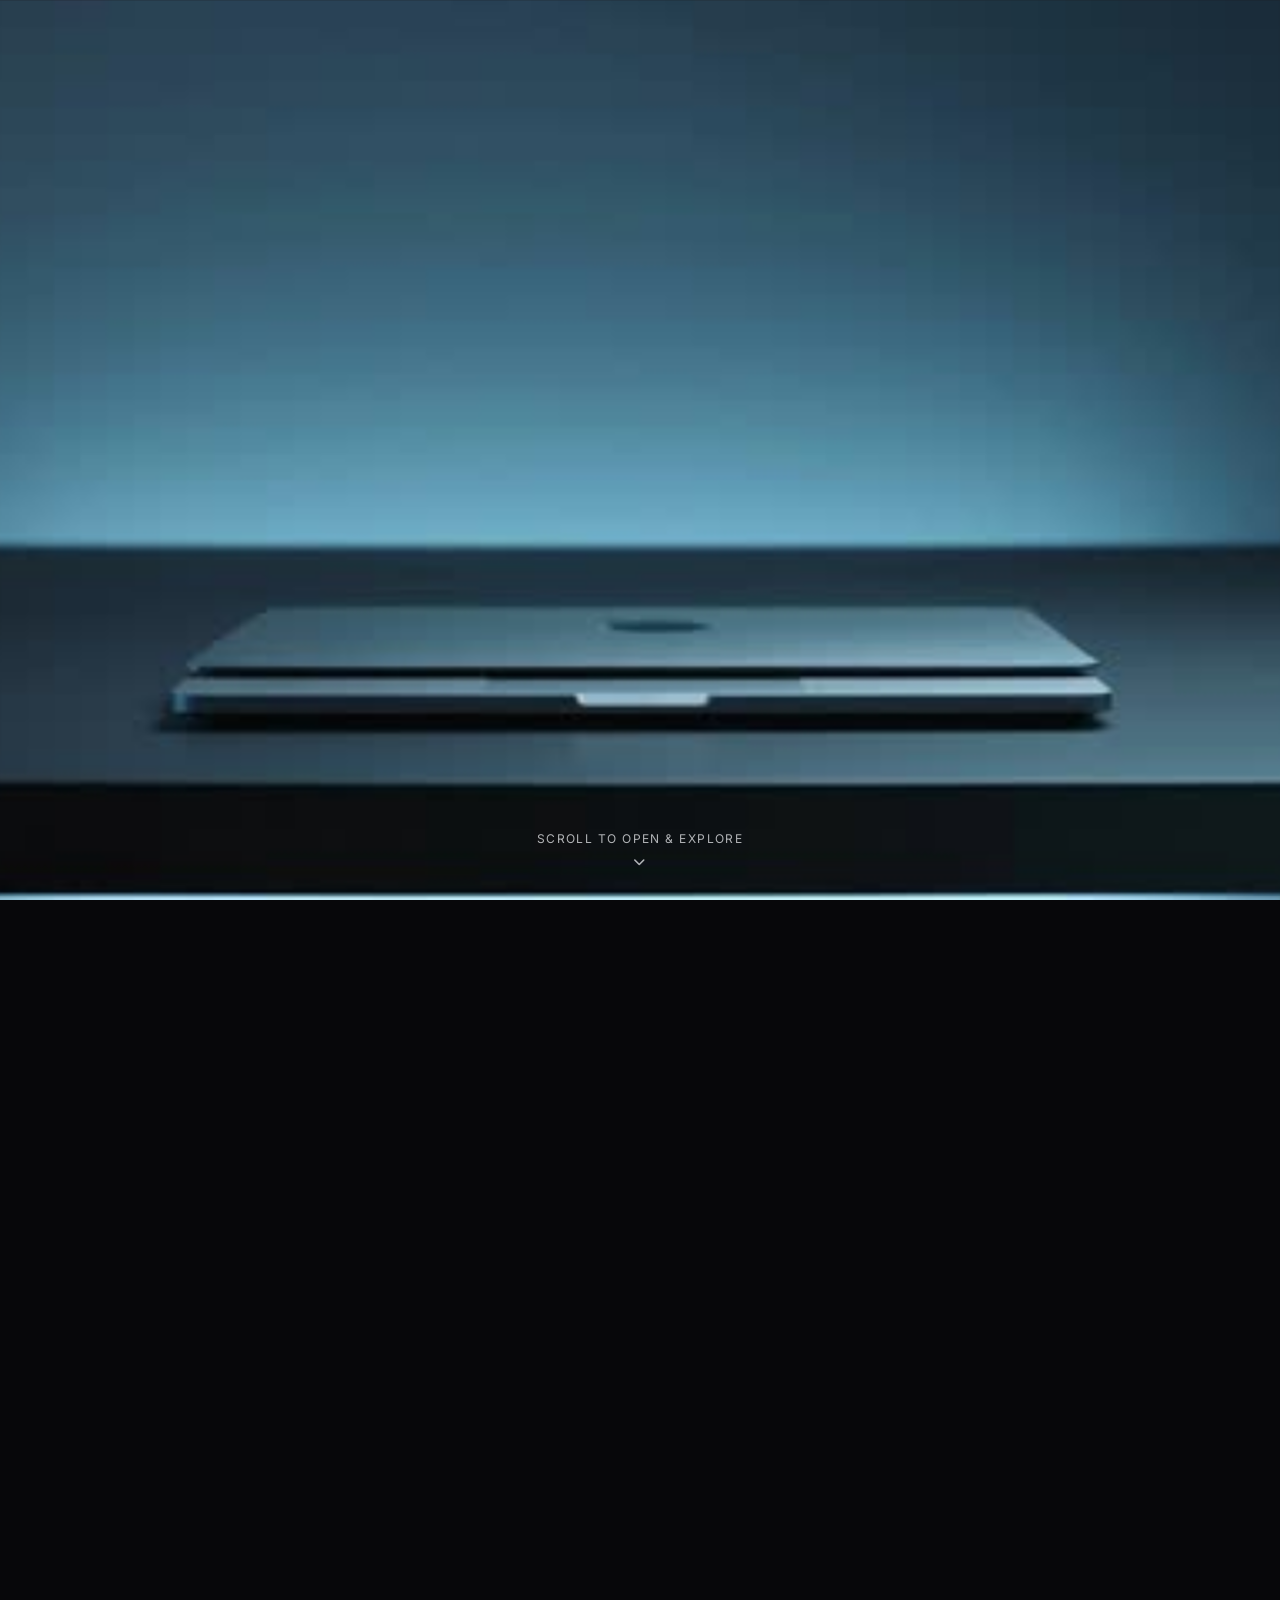
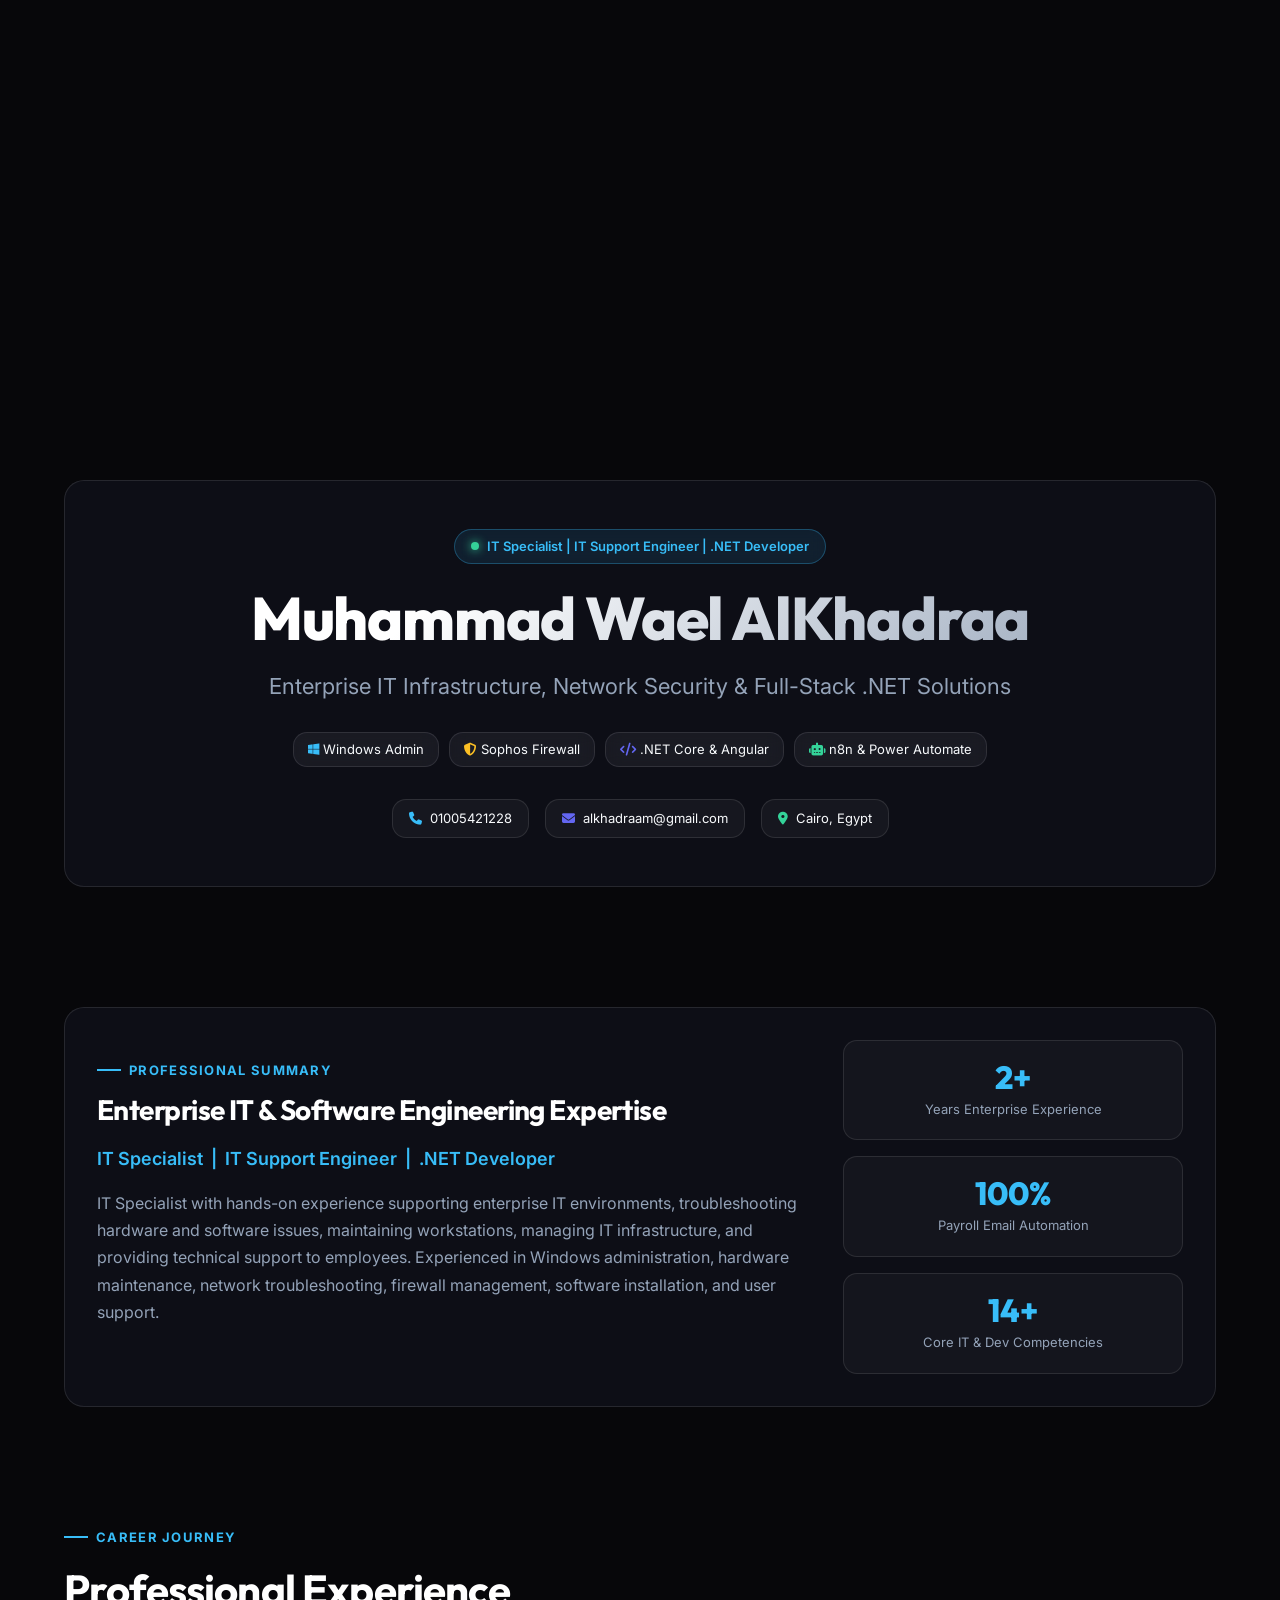
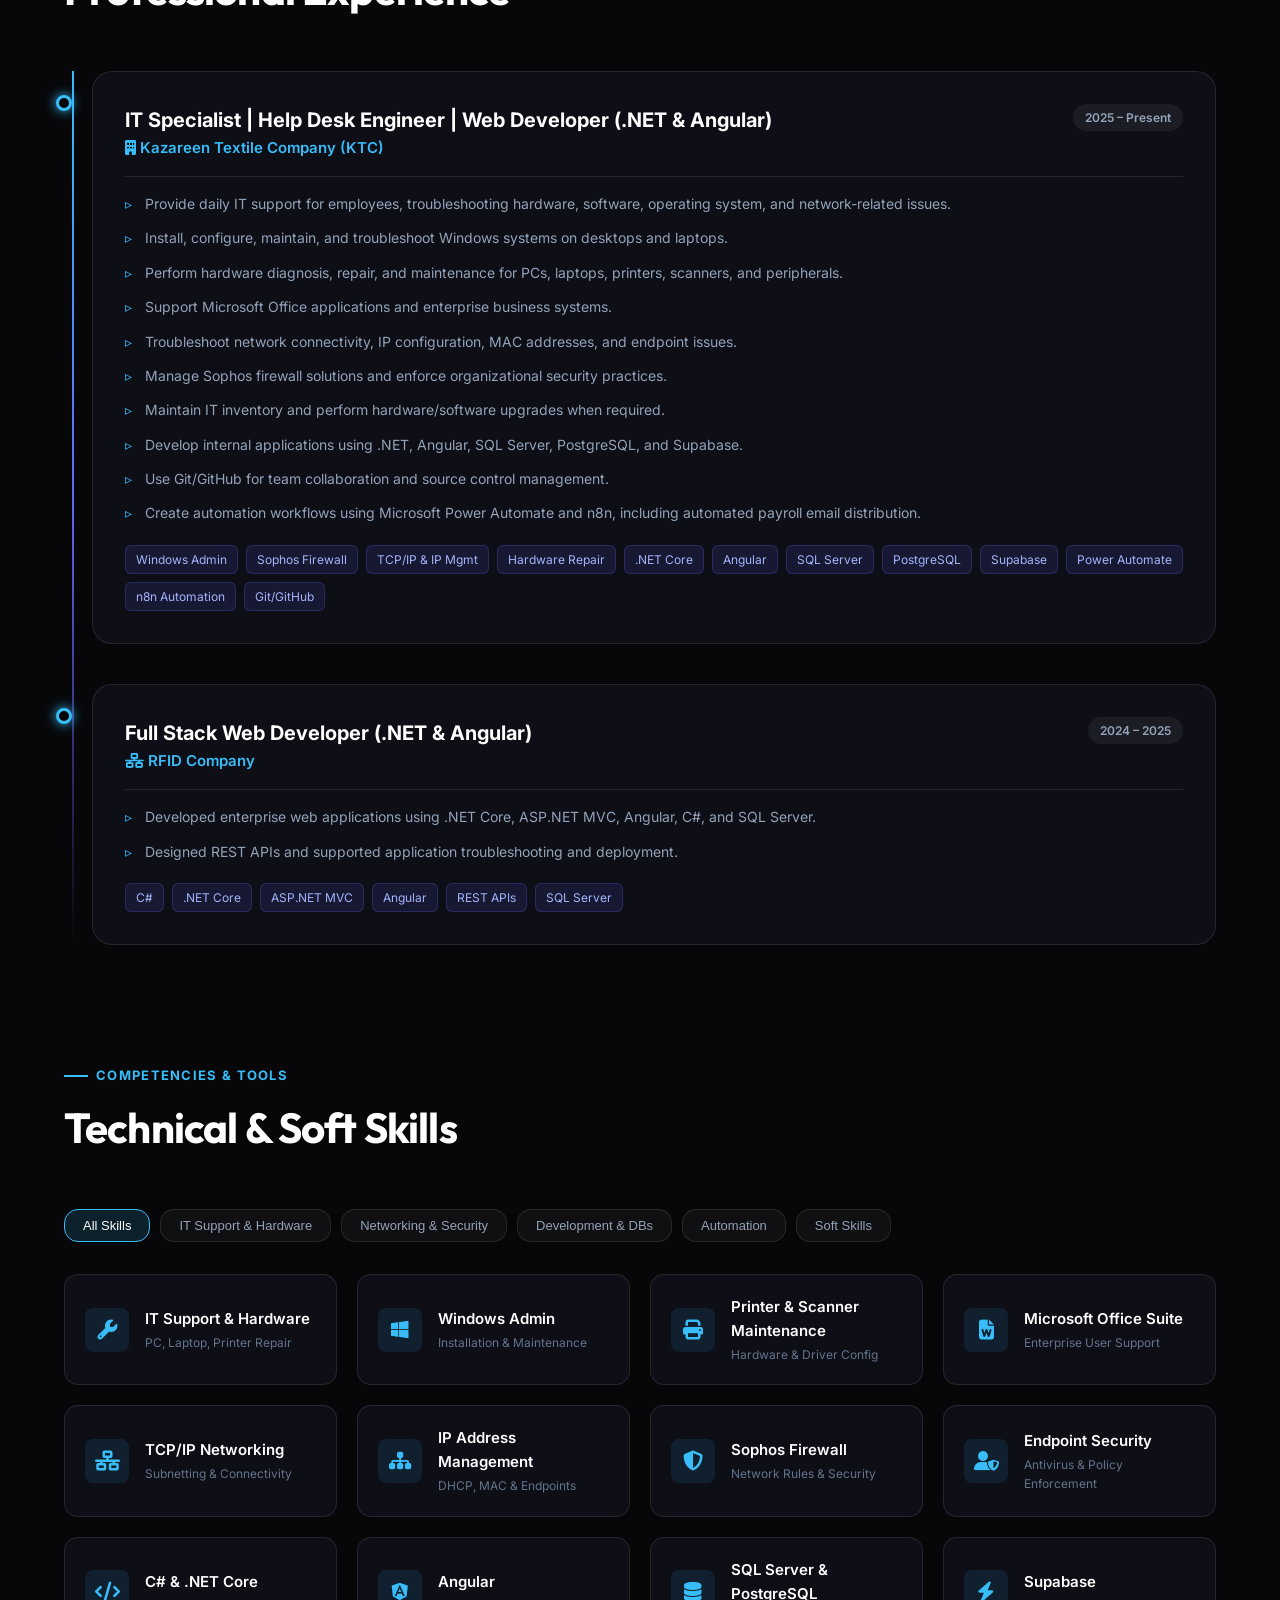
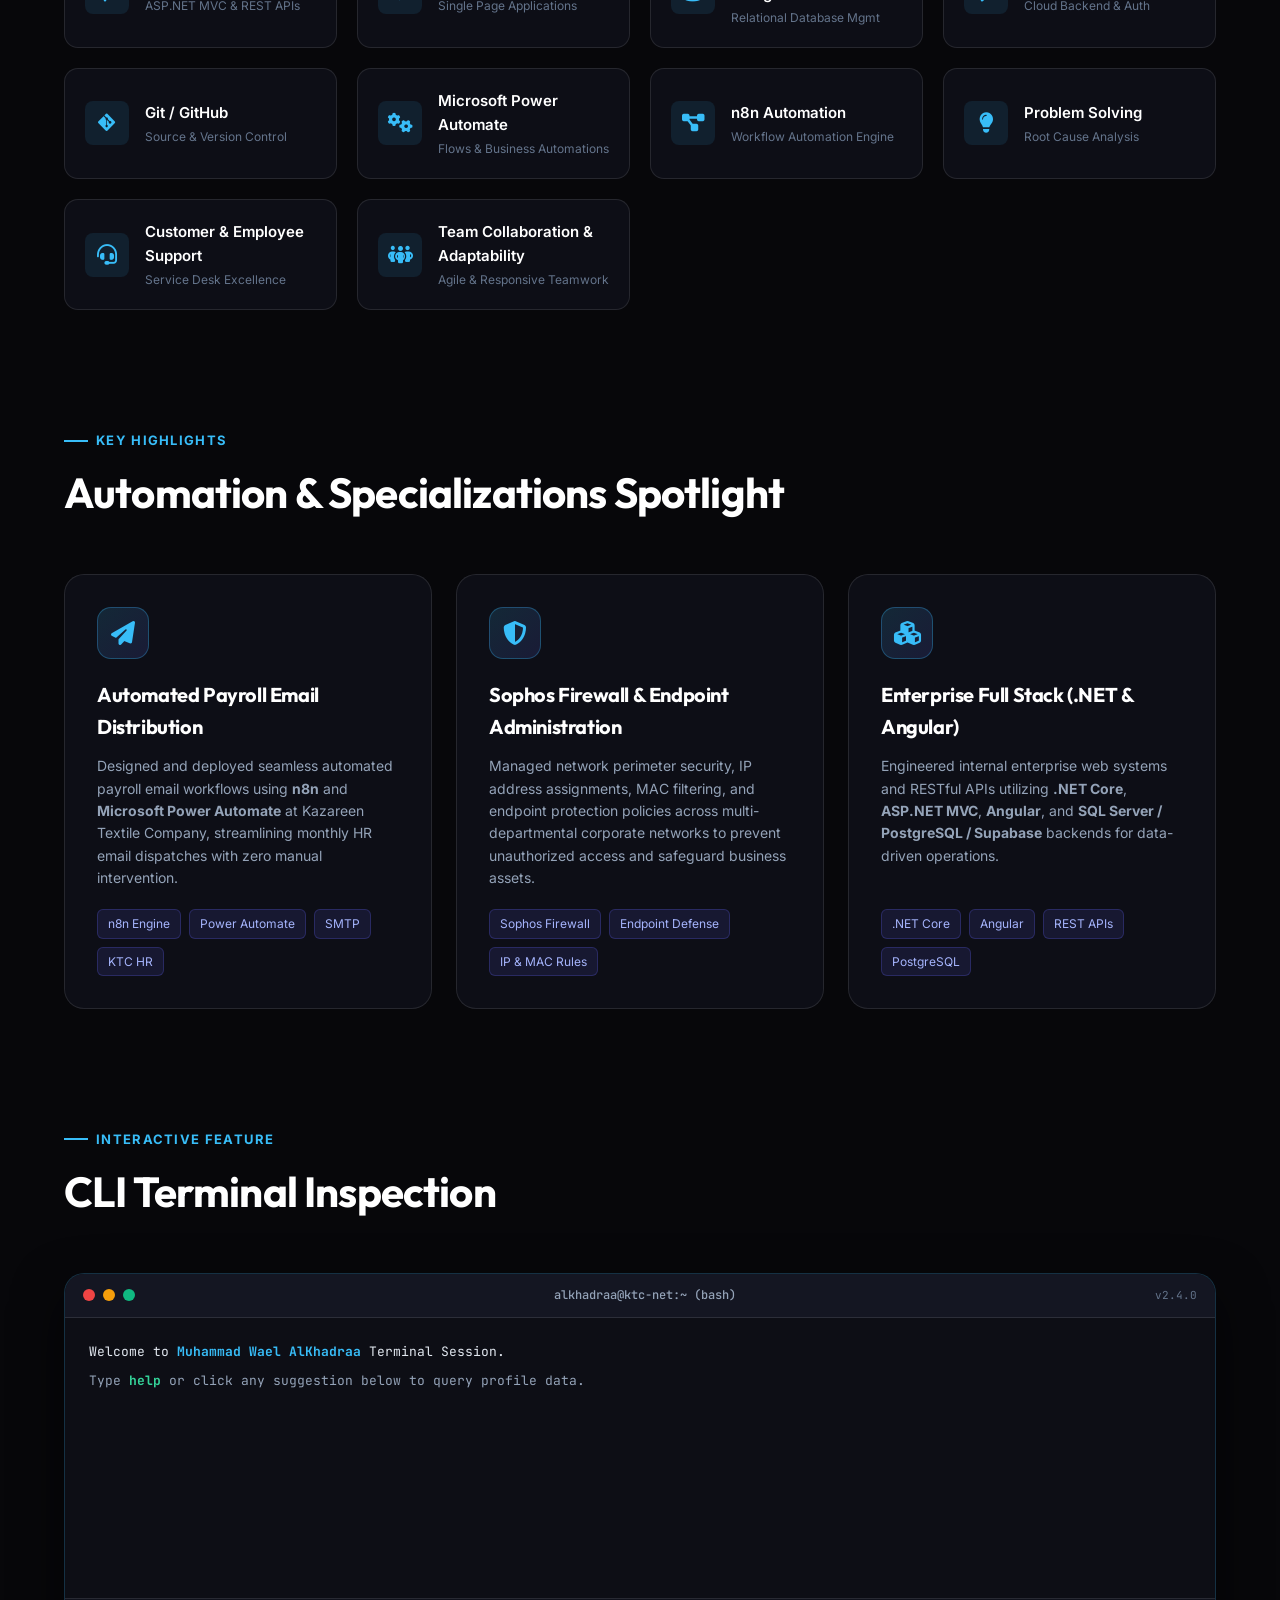
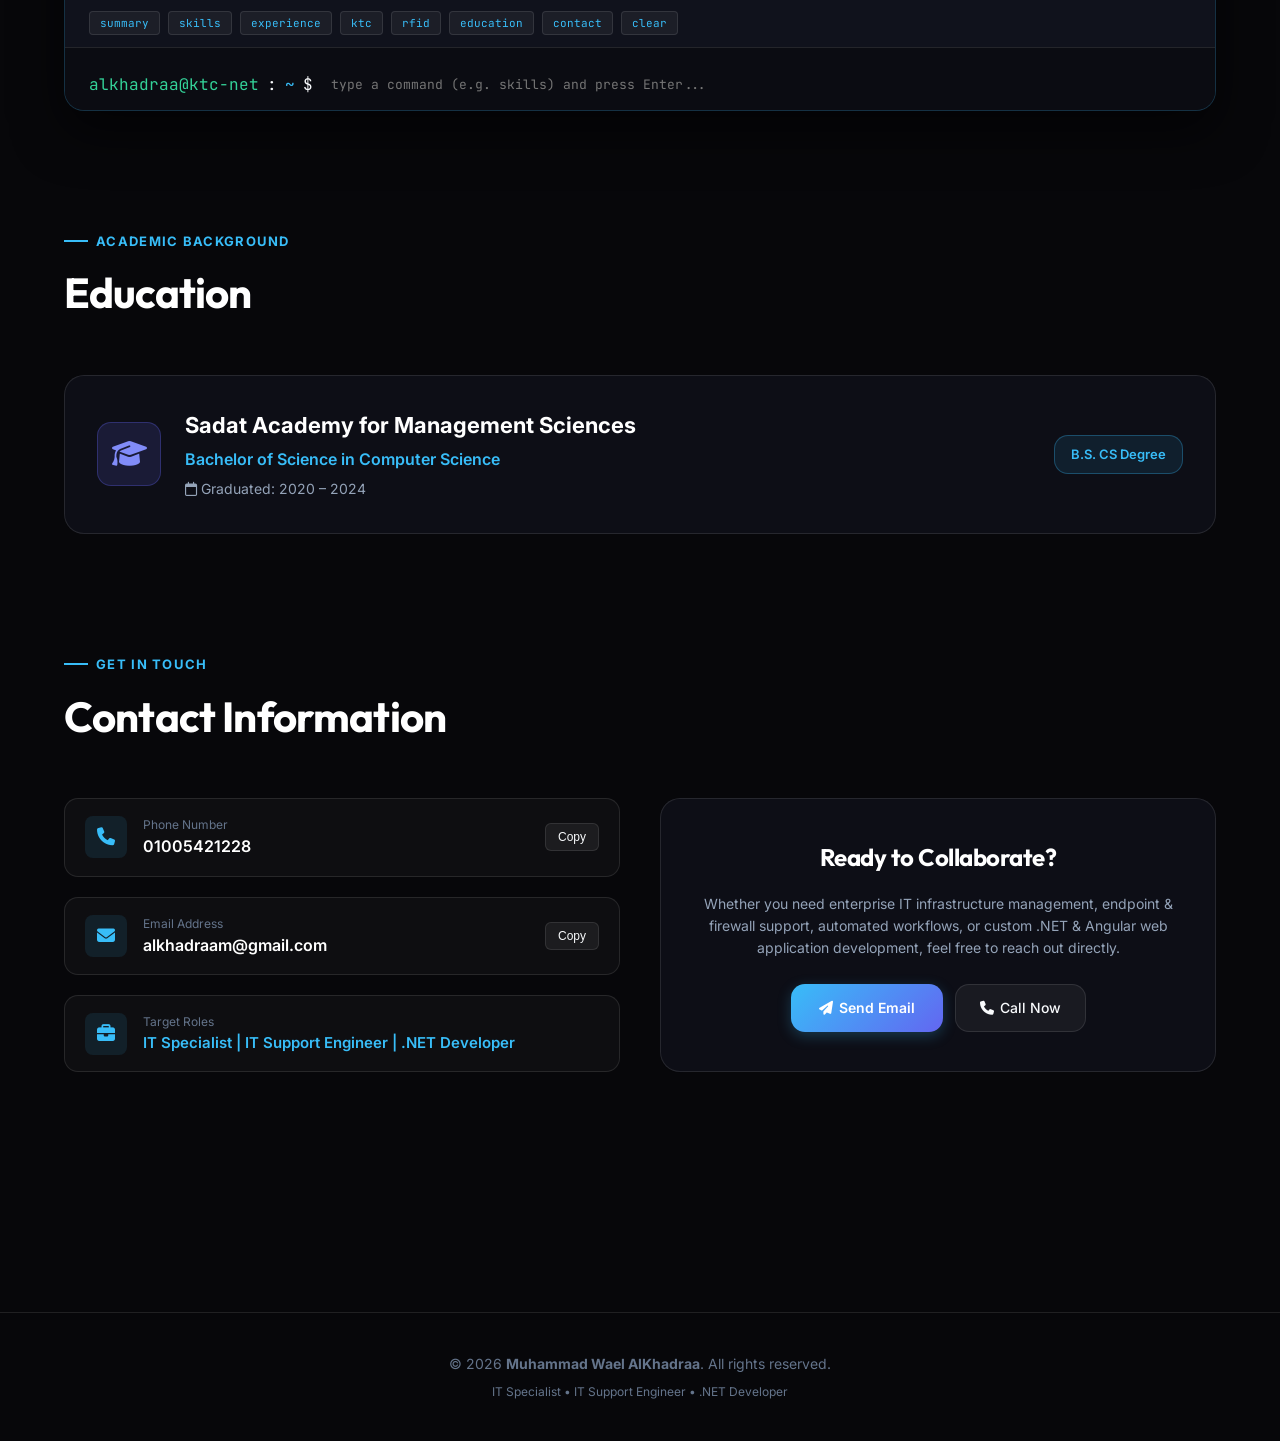
==== commit 0fd140bb: "perf: lazy-load frames.js to fix slow initial page load" ====
--- a/index.html
+++ b/index.html
@@ -618,7 +618,7 @@
   </footer>
 
   <!-- Scripts -->
-  <script src="frames.js"></script>
+  <!-- frames.js is loaded dynamically by app.js to prevent blocking page render -->
   <script src="app.js"></script>
 </body>
 
--- a/styles.css
+++ b/styles.css
@@ -873,7 +873,7 @@
   font-size: 13px;
   color: #e2e8f0;
   line-height: 1.6;
-  font-weight: bold;
+
 }
 
 .terminal-line {
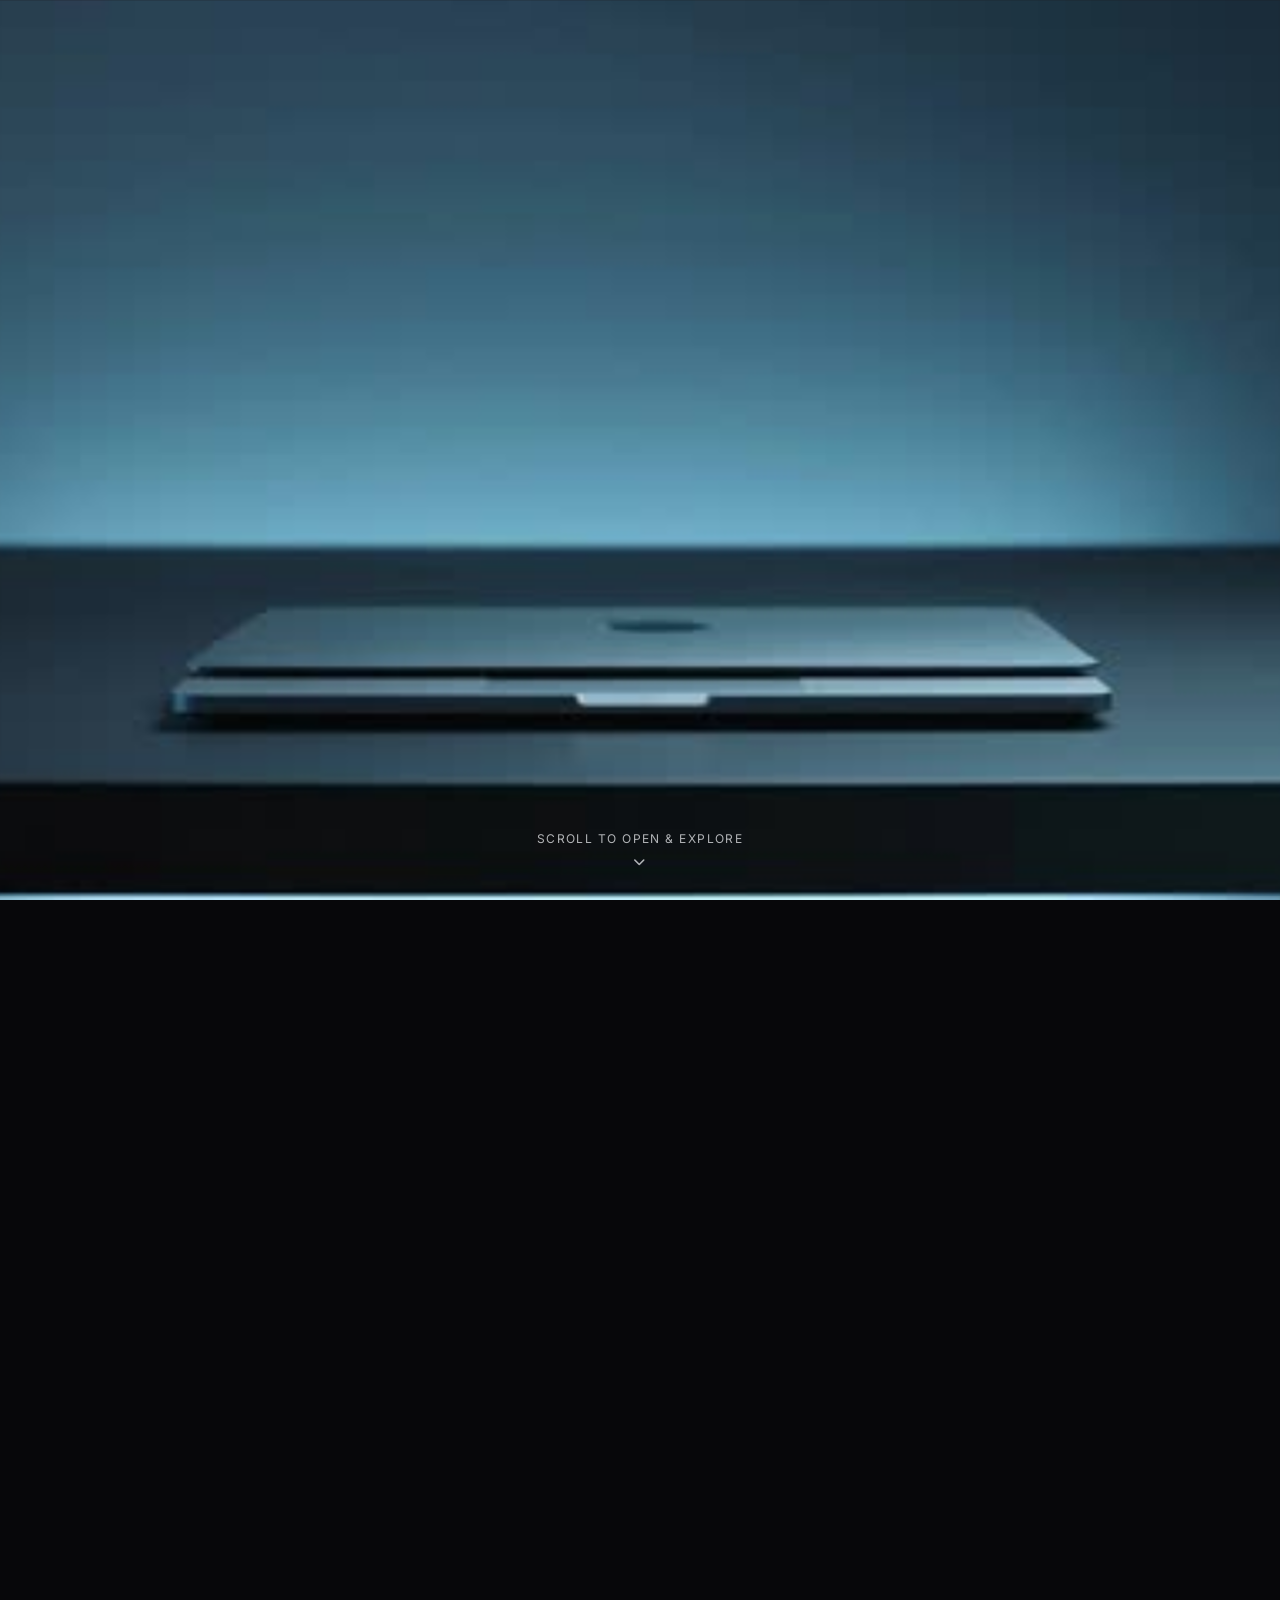
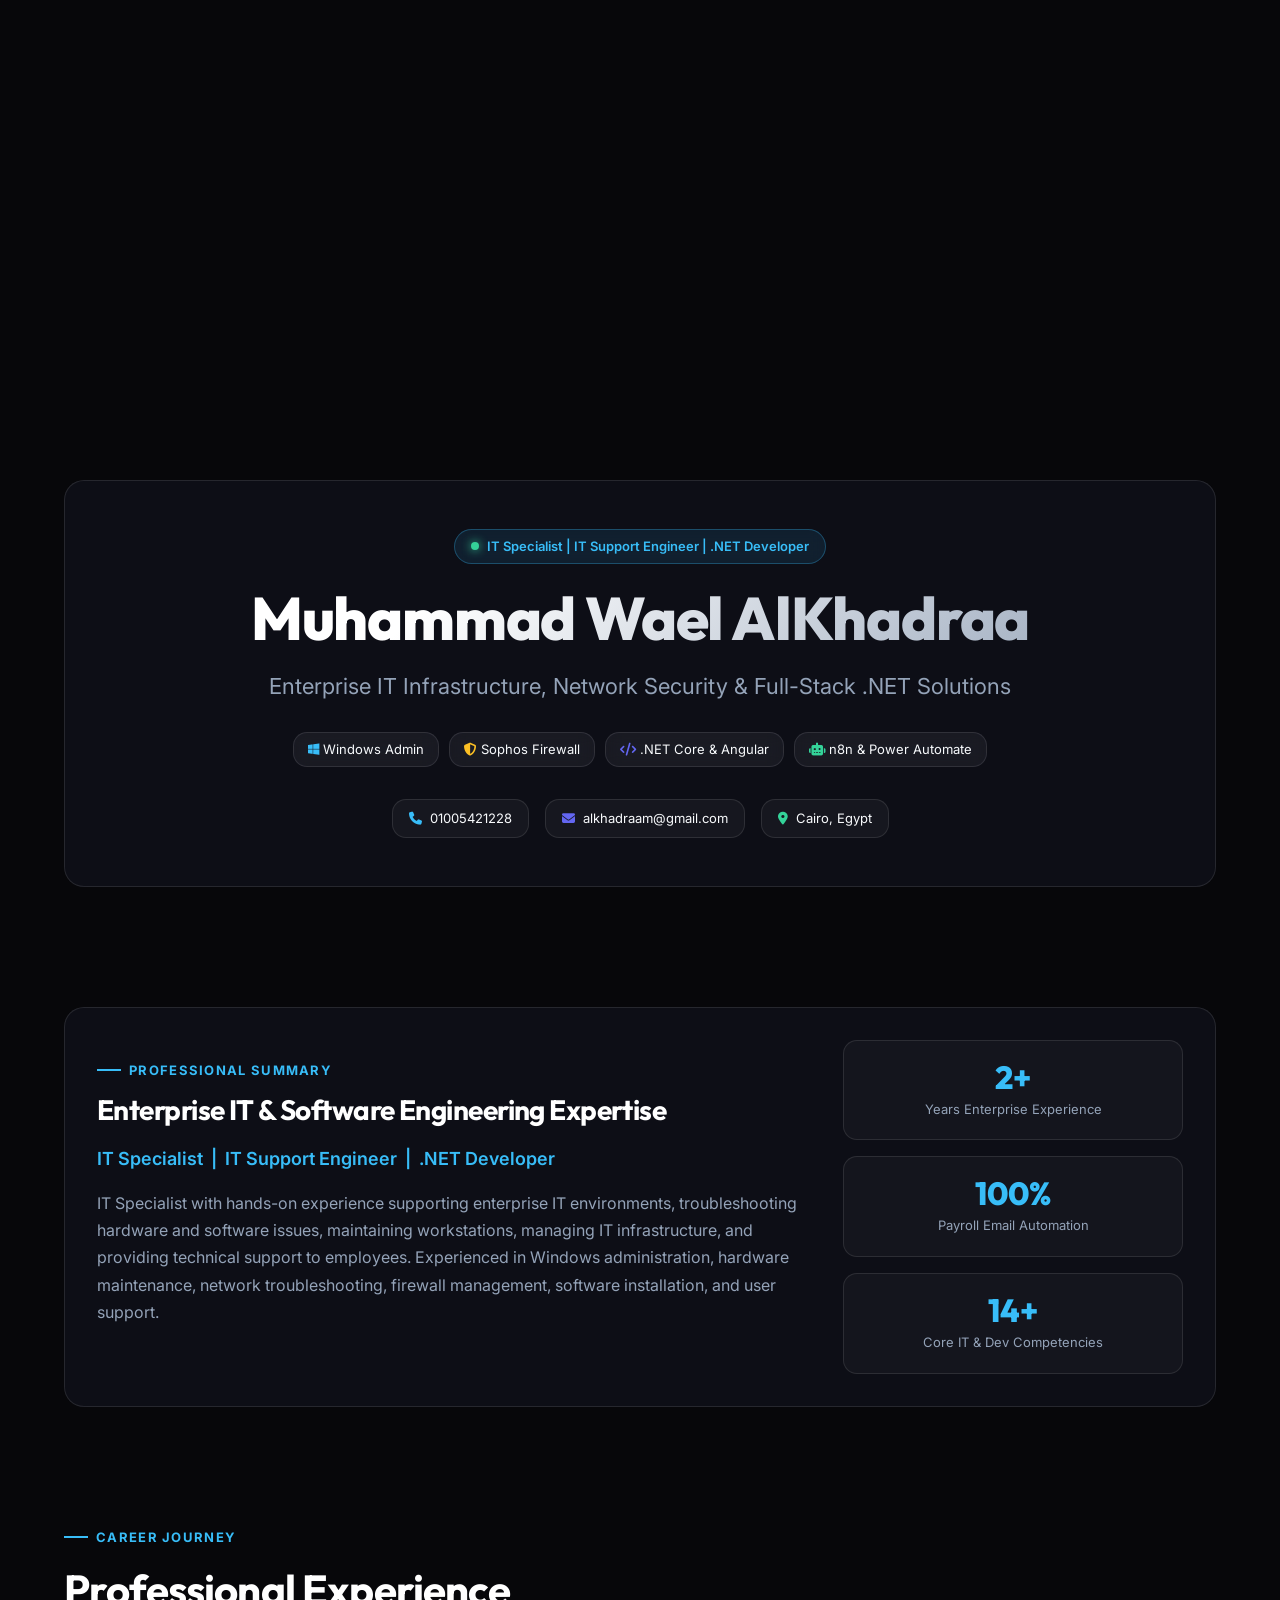
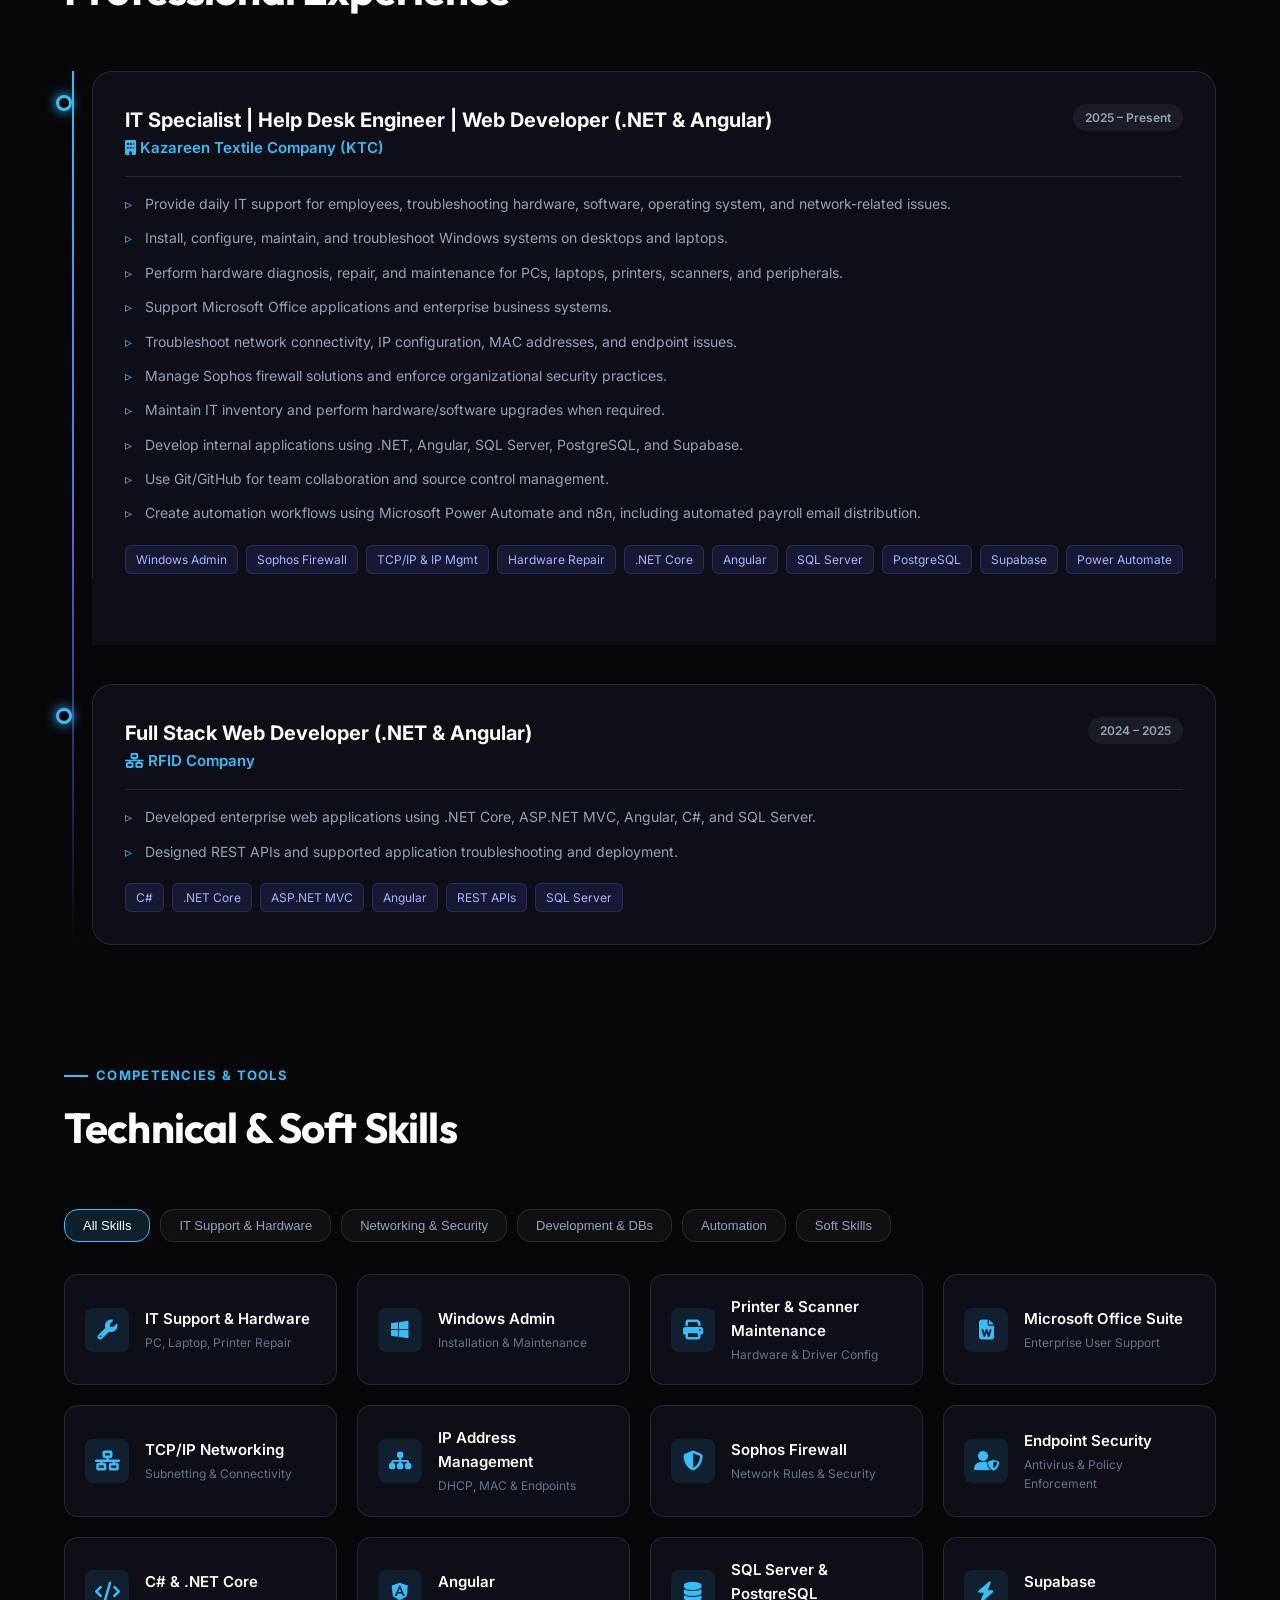
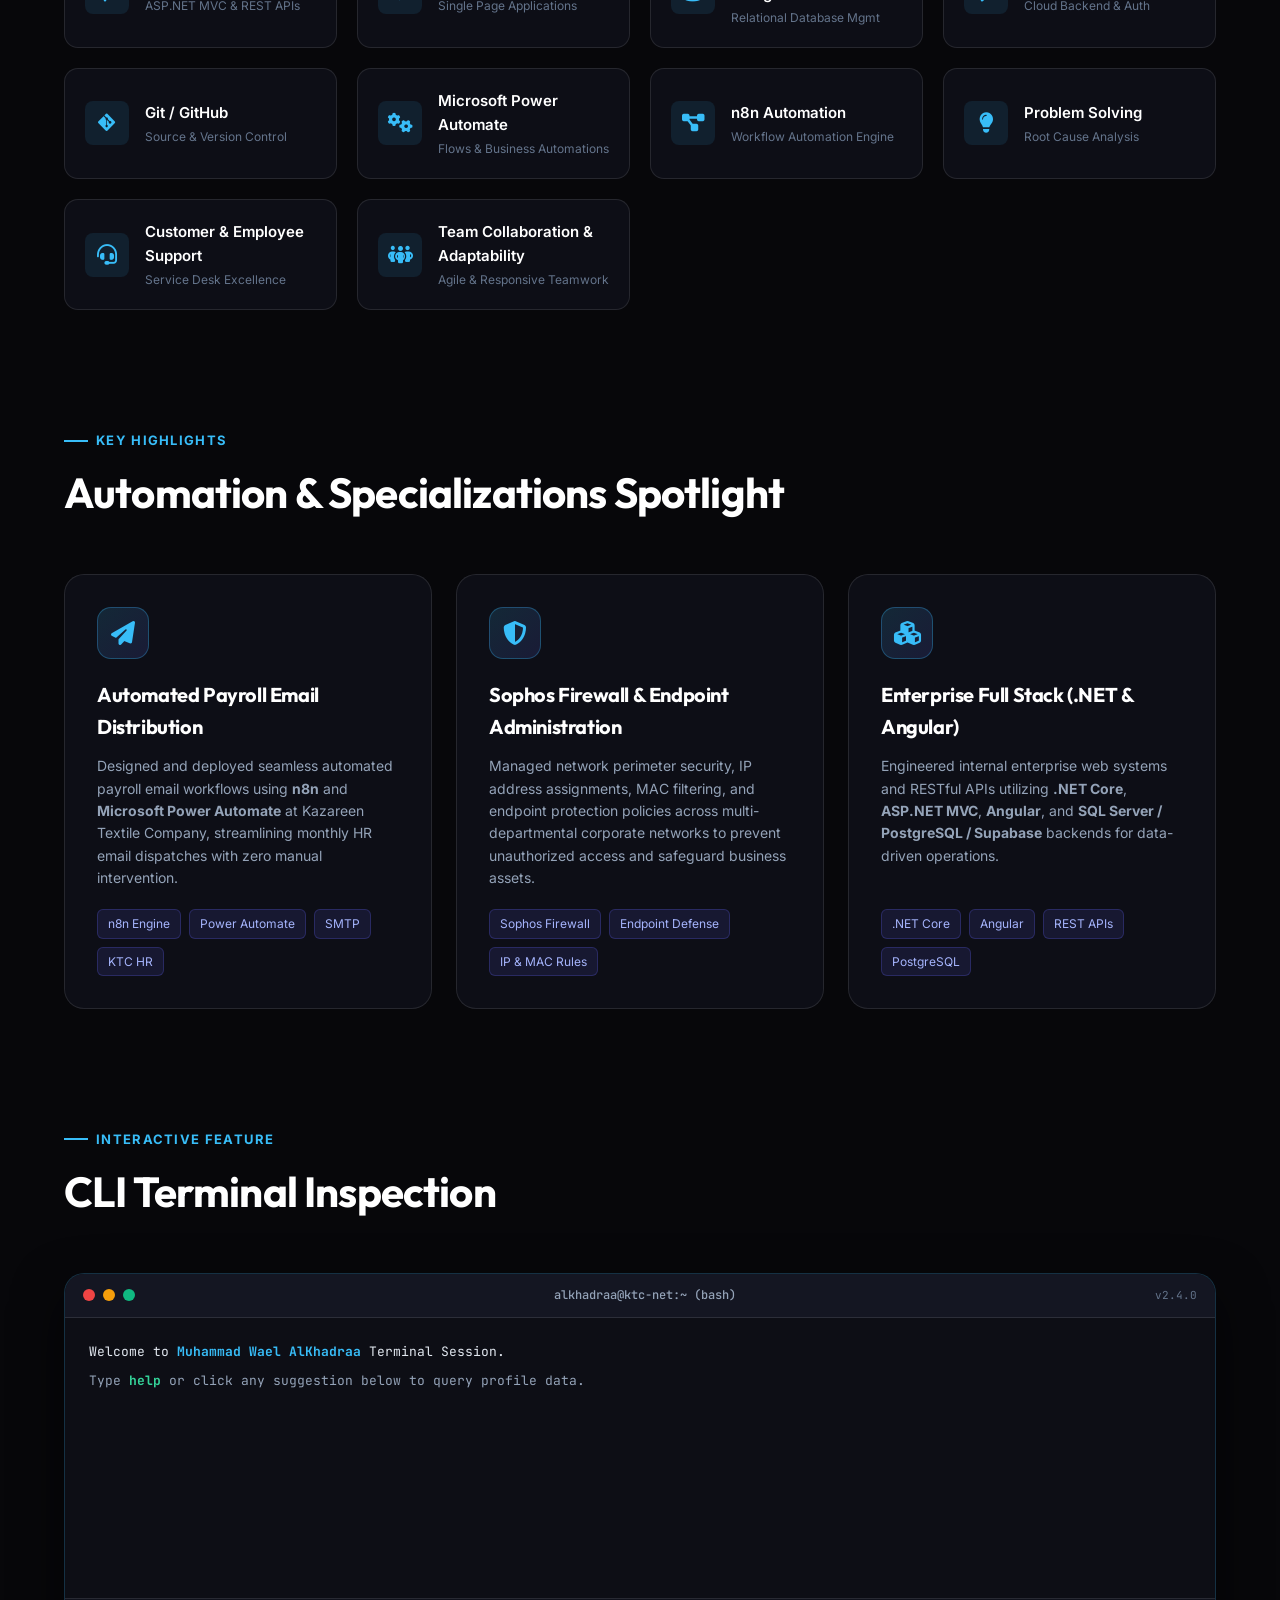
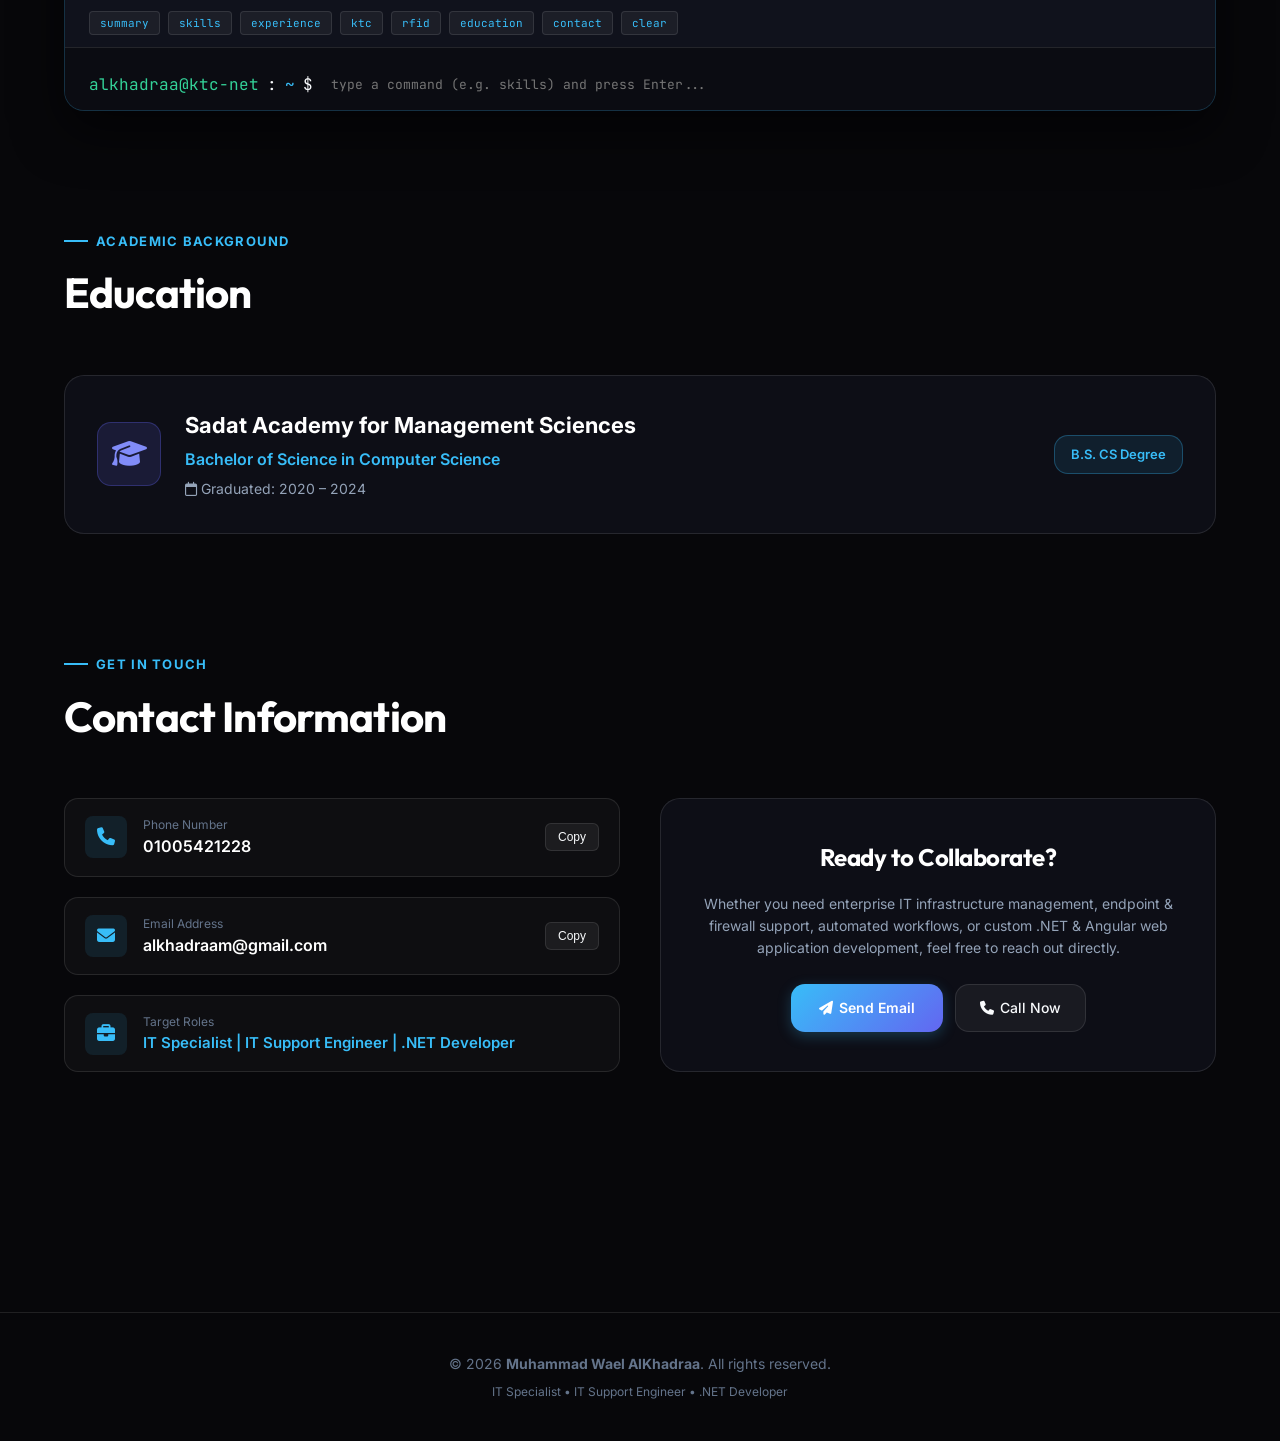
==== commit a4f496d0: "refactor: remove duplicate video file from public folder" ====
--- a/index.html
+++ b/index.html
@@ -45,7 +45,6 @@
   <div class="bg-video-container" id="bgVideoContainer">
     <video class="bg-video" id="bgVideo" autoplay loop muted playsinline preload="auto">
       <source src="Binary_numbers_cascading_in_void_202608161248.mp4" type="video/mp4">
-      <source src="public/Binary_numbers_cascading_in_void_202608161248.mp4" type="video/mp4">
     </video>
     <div class="bg-video-overlay"></div>
   </div>
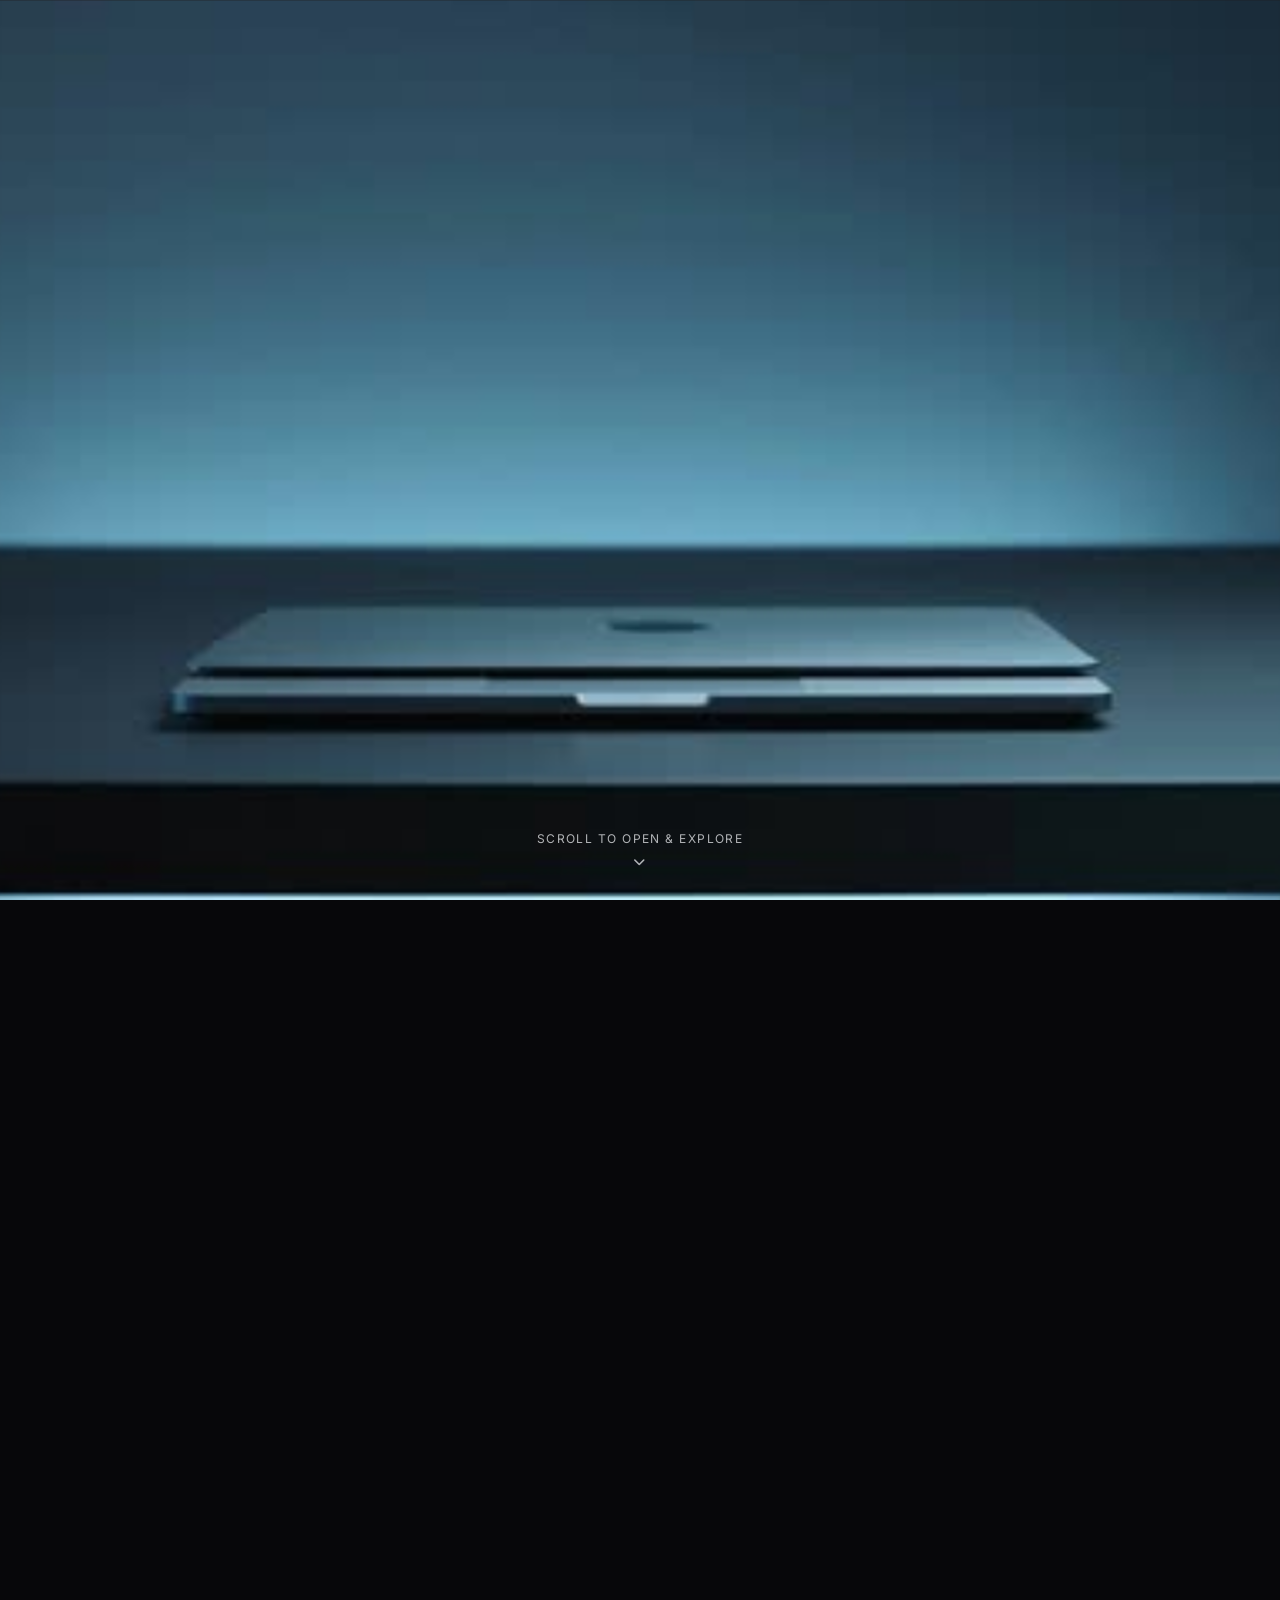
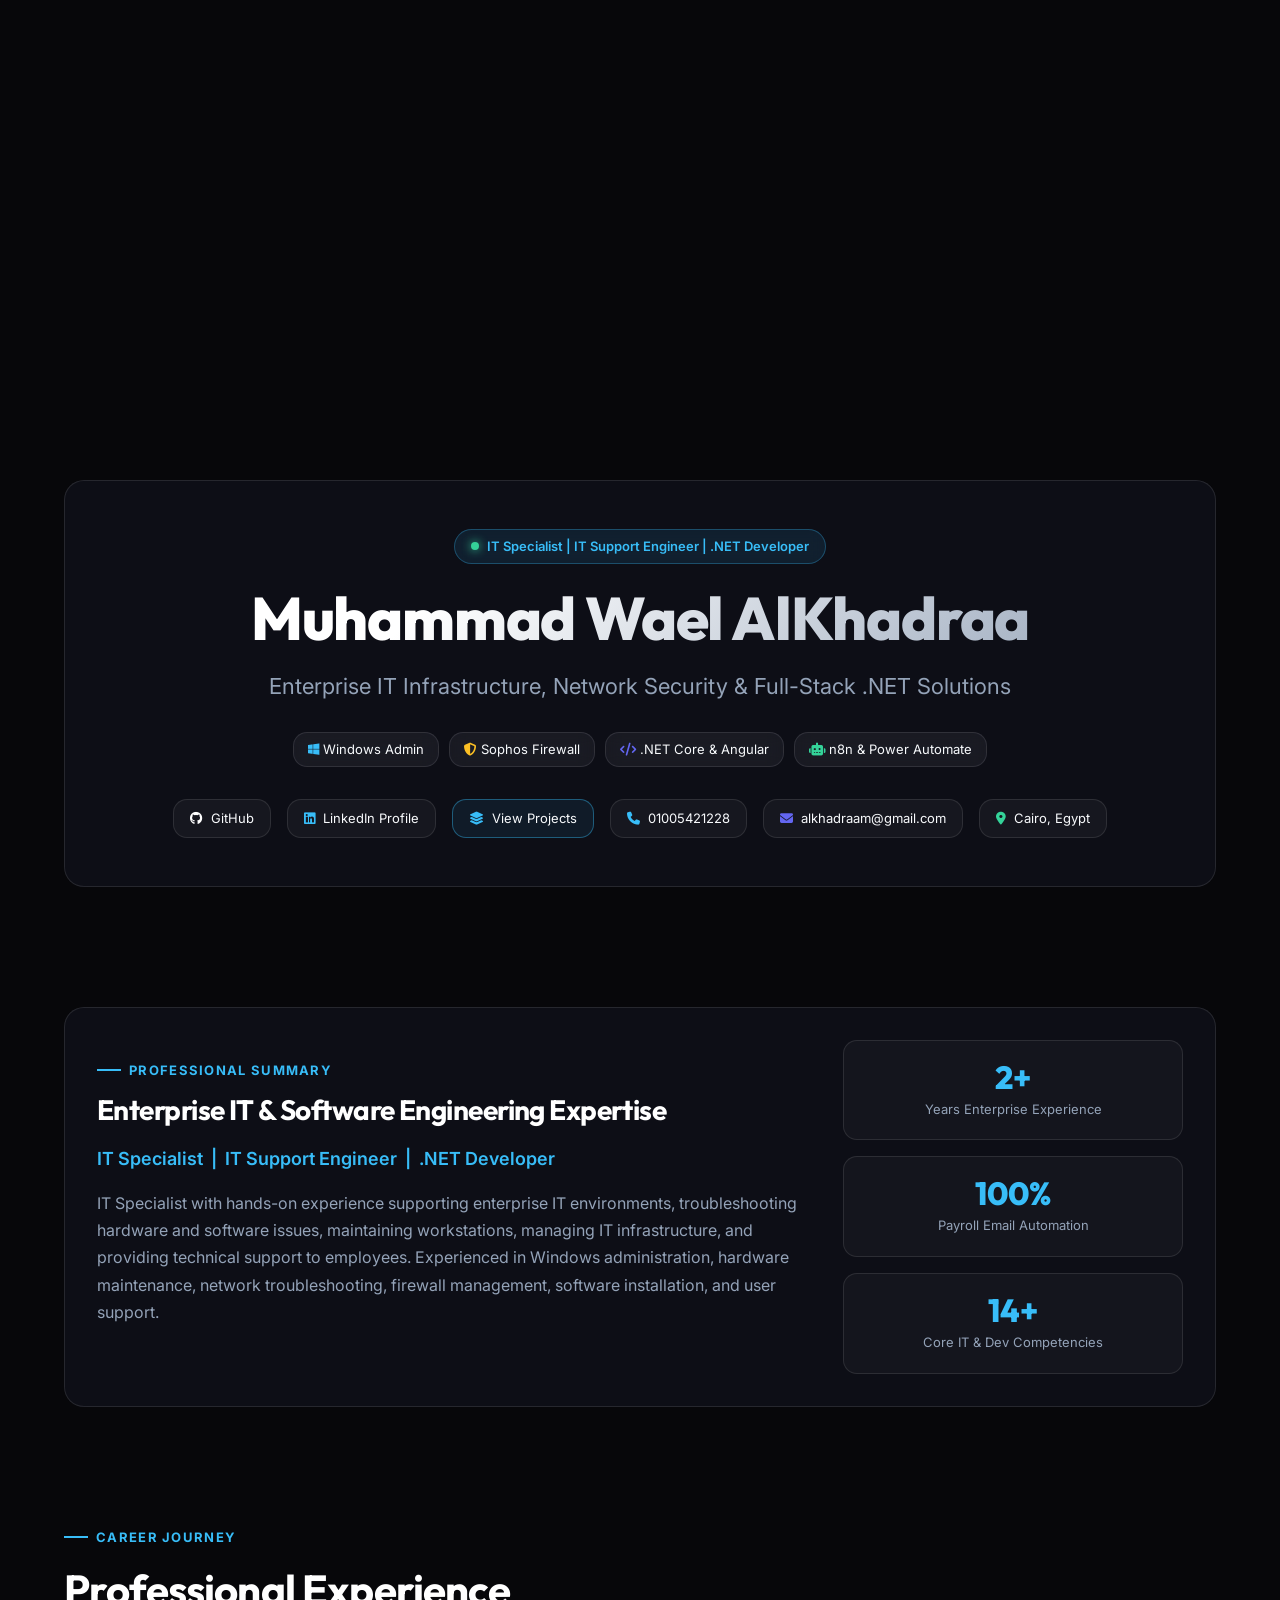
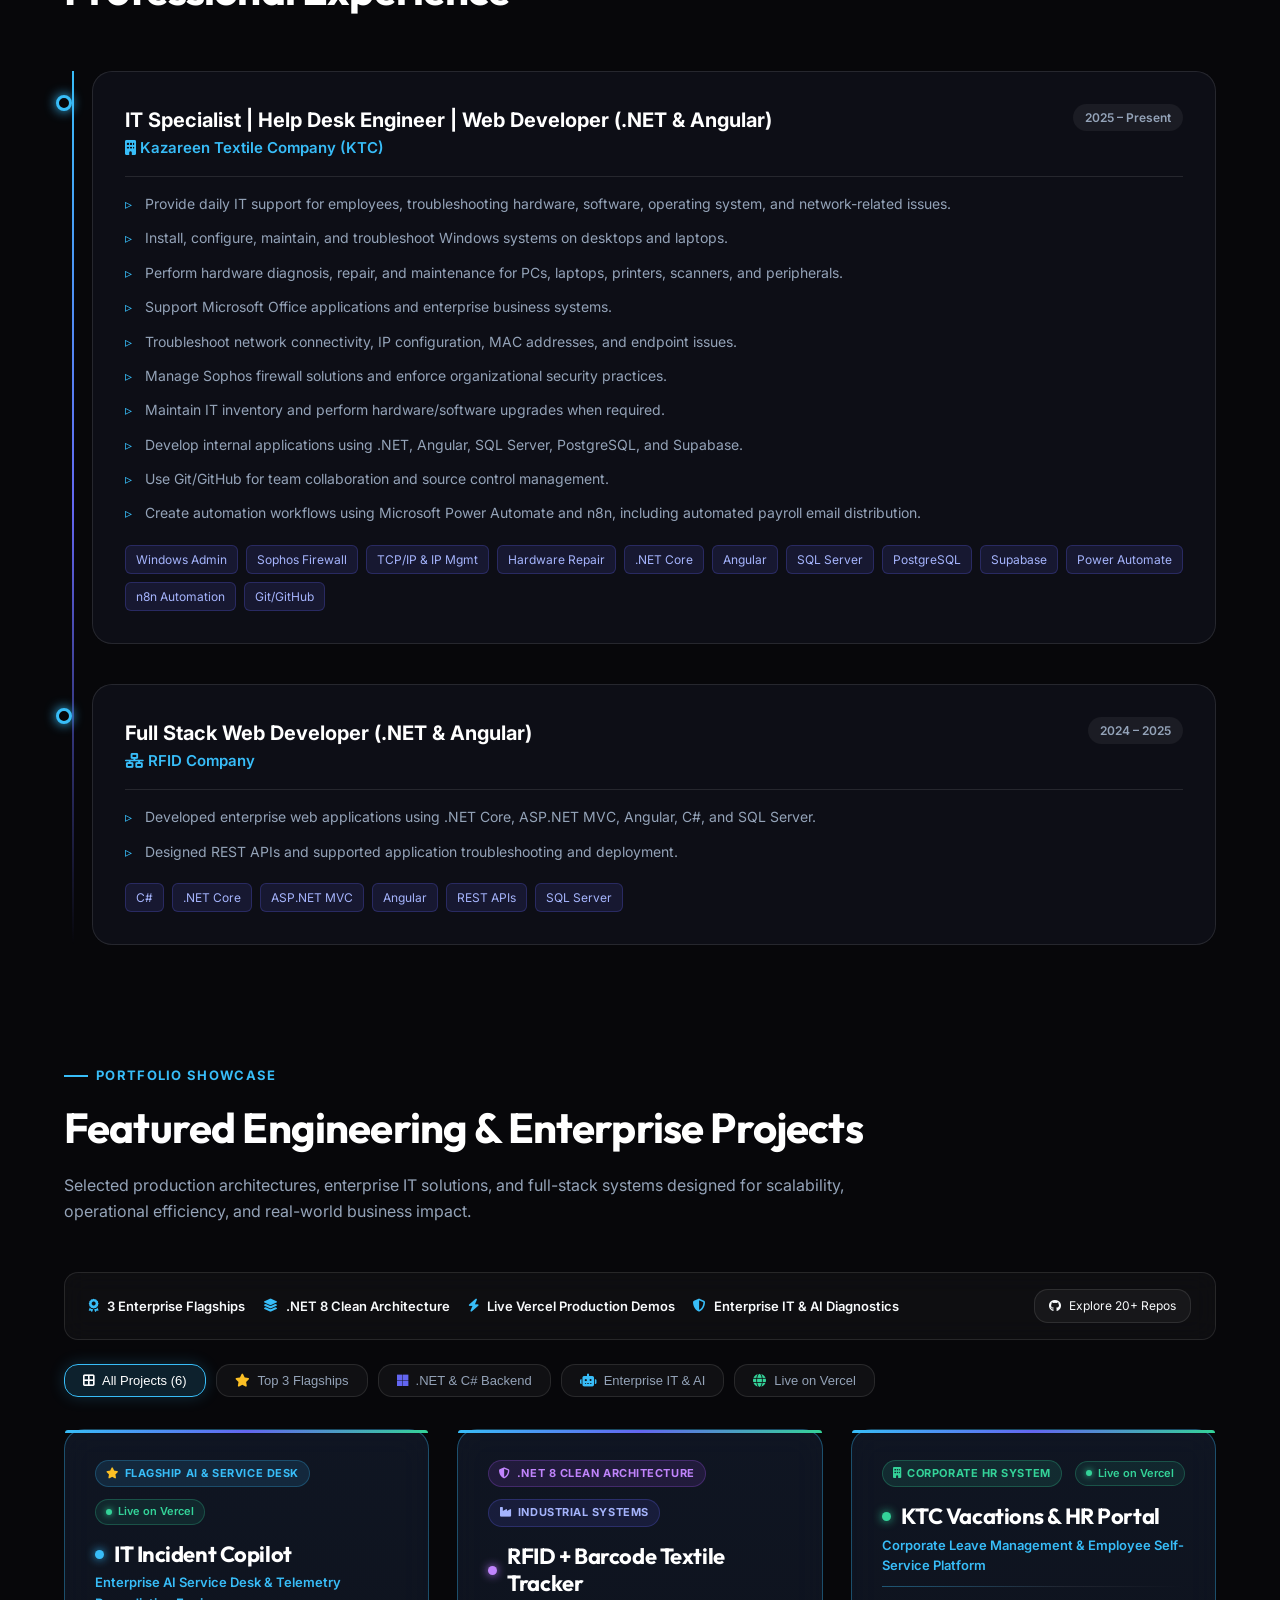
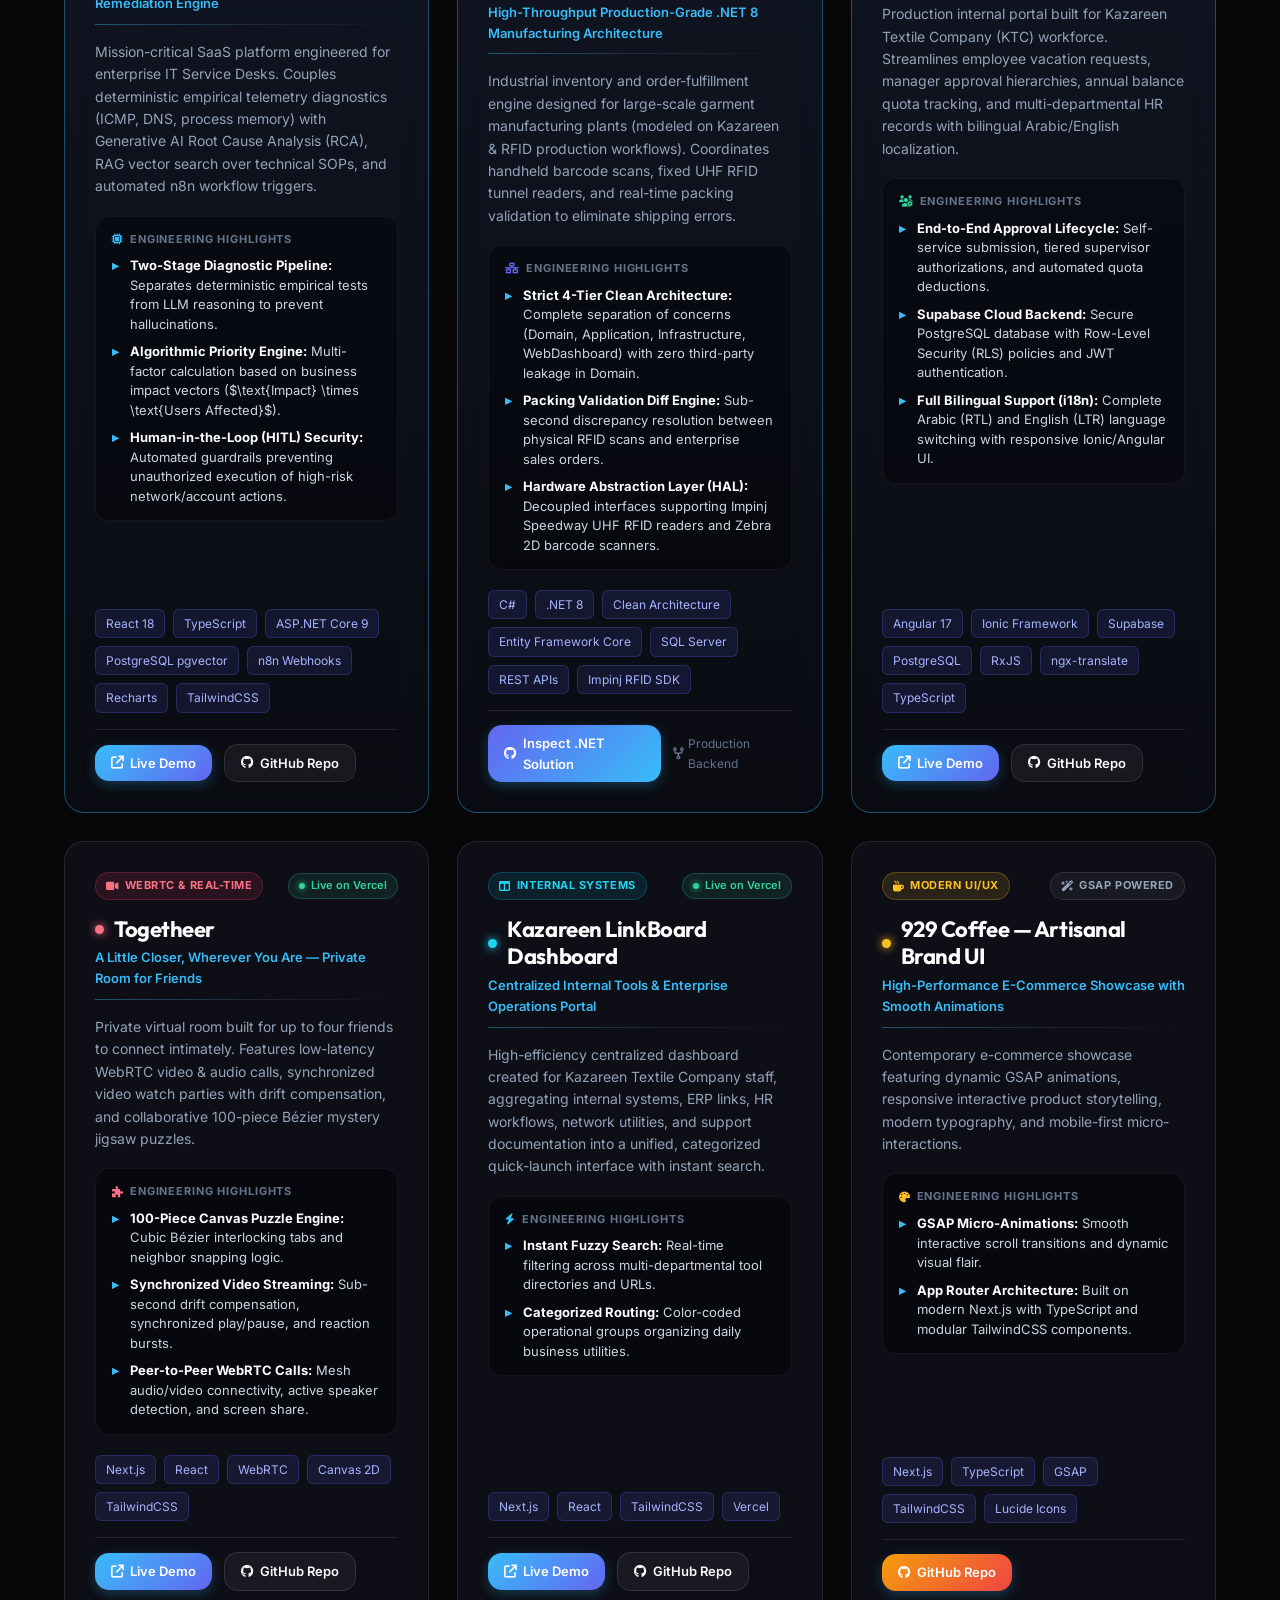
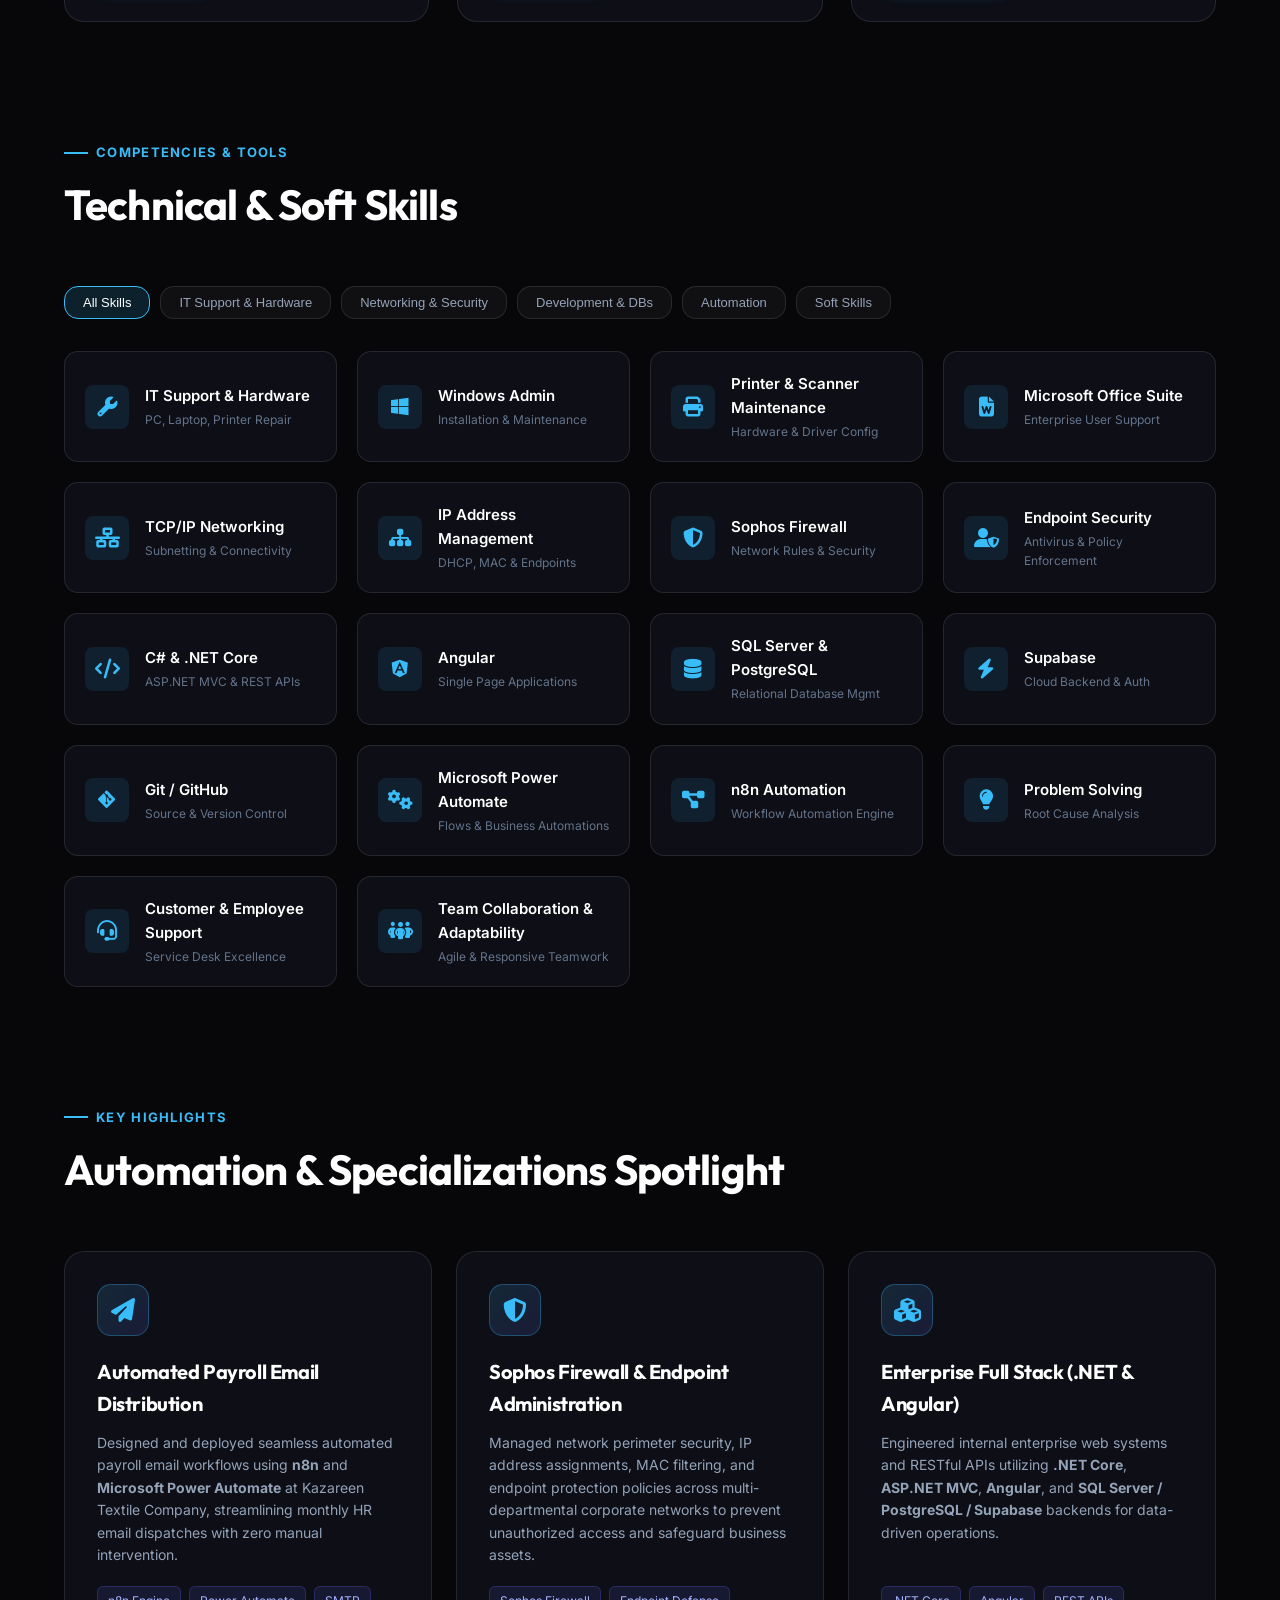
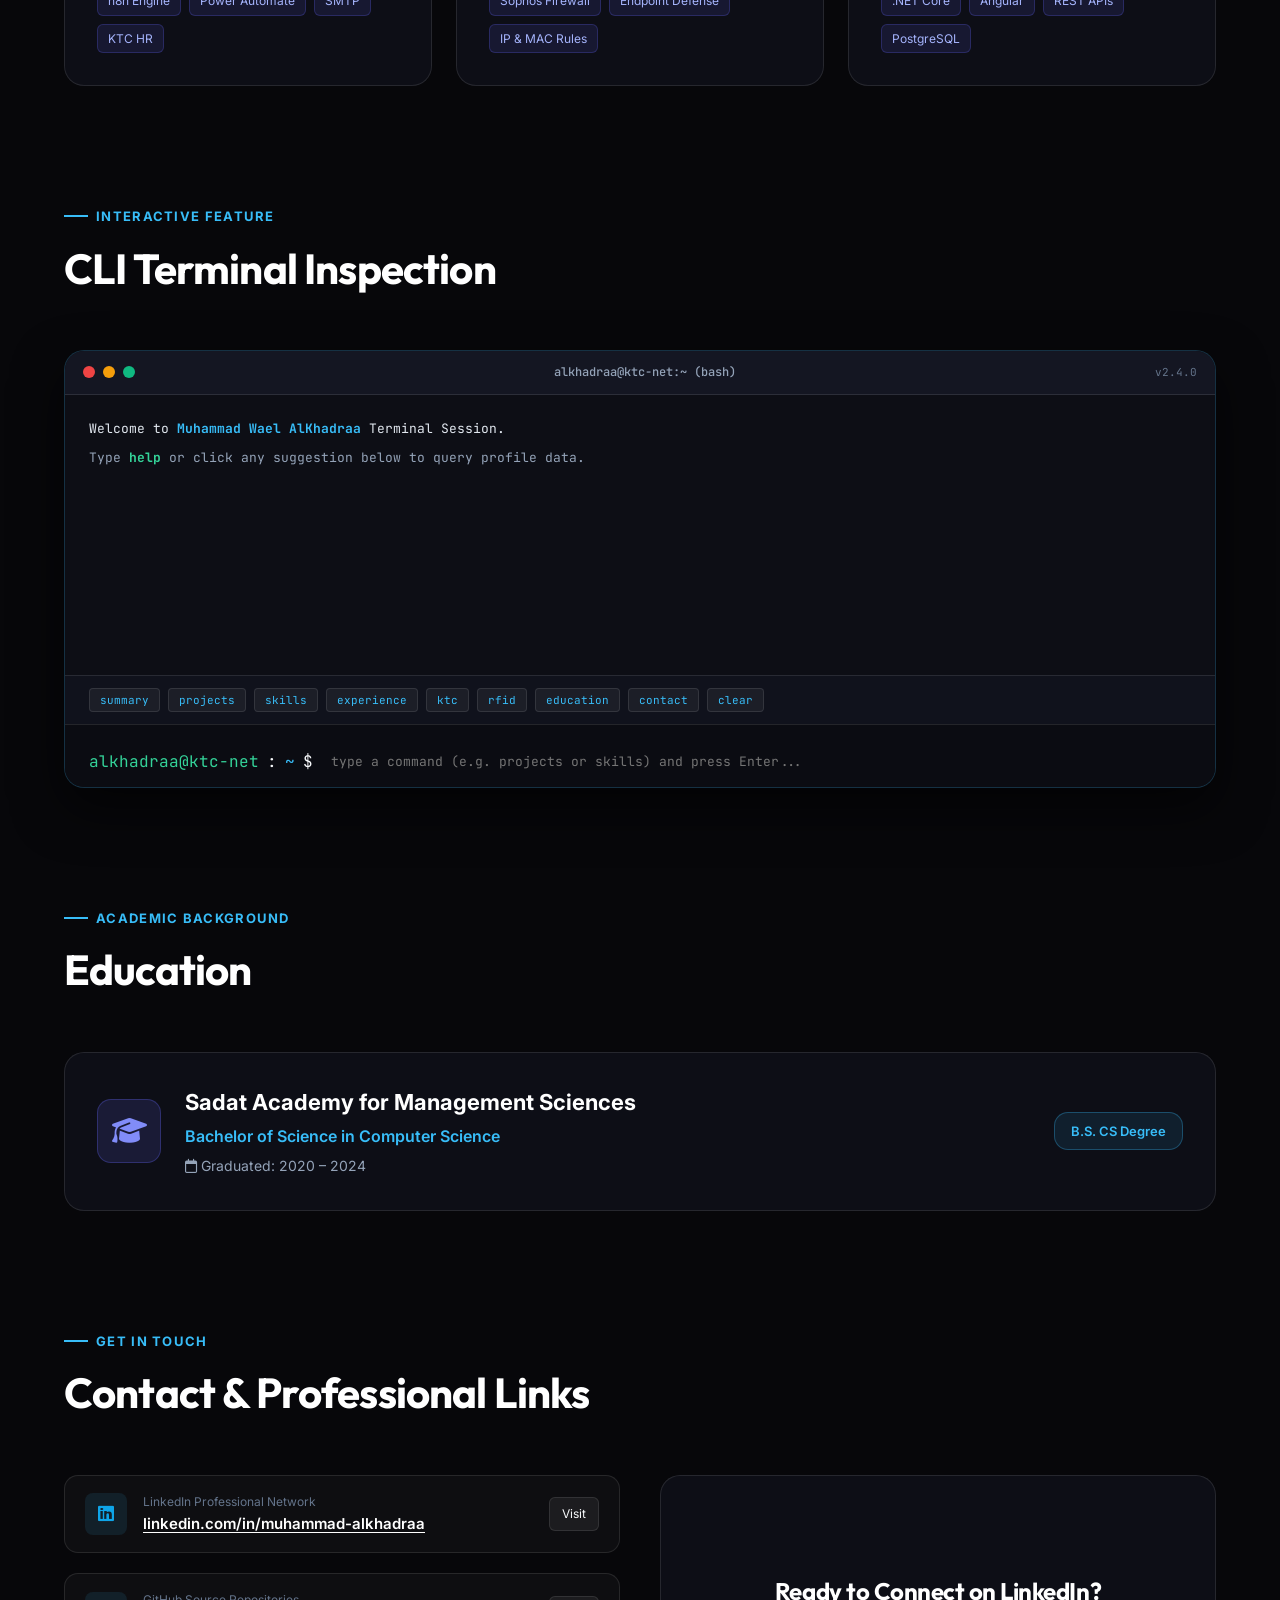
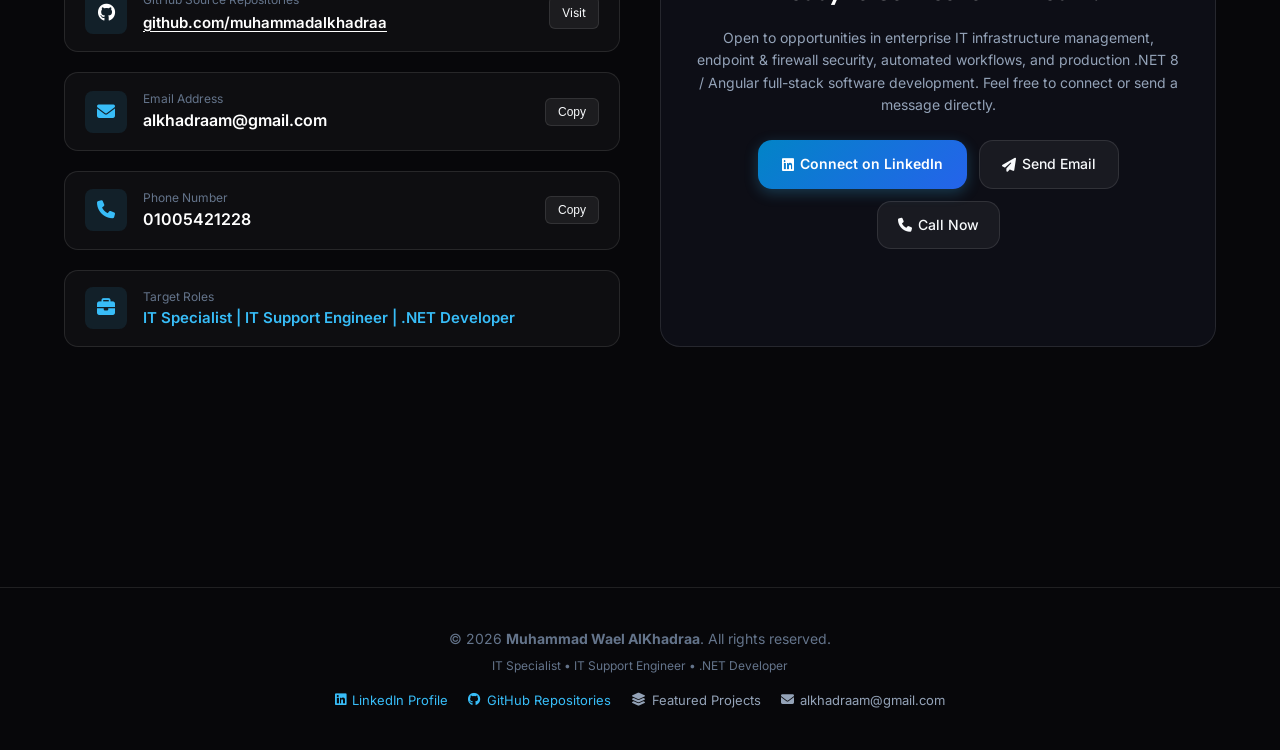
==== commit 7ff888c5: "feat: add featured engineering projects section, linkedin metadata, and fix scroll spy navigation" ====
--- a/index.html
+++ b/index.html
@@ -6,9 +6,21 @@
   <meta name="viewport" content="width=device-width, initial-scale=1.0">
   <title>Muhammad Wael AlKhadraa | IT Specialist & .NET Developer Portfolio</title>
   <meta name="description"
-    content="Portfolio of Muhammad Wael AlKhadraa - IT Specialist, IT Support Engineer, and .NET Developer specializing in enterprise IT support, Windows administration, network security, Sophos firewall, .NET Core, Angular, and n8n/Power Automate workflows.">
+    content="Portfolio of Muhammad Wael AlKhadraa - IT Specialist, IT Support Engineer, and .NET Developer. Explore enterprise projects: AI IT Incident Copilot, .NET 8 Clean Architecture RFID Tracker, and KTC Vacations Portal.">
   <meta name="keywords"
-    content="Muhammad Wael AlKhadraa, IT Specialist, IT Support Engineer, .NET Developer, Angular, C#, Sophos Firewall, Power Automate, n8n Automation, Sadat Academy">
+    content="Muhammad Wael AlKhadraa, IT Specialist, IT Support Engineer, .NET Developer, Angular, C#, Sophos Firewall, Power Automate, n8n Automation, Sadat Academy, RFID Tracker, IT Incident Copilot">
+
+  <!-- Open Graph / LinkedIn Sharing Meta Tags -->
+  <meta property="og:type" content="website">
+  <meta property="og:url" content="https://portfolio2-three-gamma-76.vercel.app">
+  <meta property="og:title" content="Muhammad Wael AlKhadraa | IT Specialist & .NET Developer">
+  <meta property="og:description"
+    content="Enterprise IT Specialist & .NET Developer. Discover production projects: AI IT Incident Copilot, .NET 8 Clean Architecture RFID Tracker, and KTC Vacations Portal.">
+  <meta property="og:image" content="https://portfolio2-three-gamma-76.vercel.app/og-preview.png">
+  <meta name="twitter:card" content="summary_large_image">
+  <meta name="twitter:title" content="Muhammad Wael AlKhadraa | IT Specialist & .NET Developer">
+  <meta name="twitter:description" content="Enterprise IT Specialist & .NET Developer. Explore production-grade .NET, Angular, and AI projects.">
+
   <link rel="stylesheet" href="styles.css">
   <!-- FontAwesome for icons -->
   <link rel="stylesheet" href="https://cdnjs.cloudflare.com/ajax/libs/font-awesome/6.4.0/css/all.min.css">
@@ -60,6 +72,7 @@
       <li><a href="#hero-header" class="nav-link">Home</a></li>
       <li><a href="#about" class="nav-link">About</a></li>
       <li><a href="#experience" class="nav-link">Experience</a></li>
+      <li><a href="#projects" class="nav-link">Projects</a></li>
       <li><a href="#skills" class="nav-link">Skills</a></li>
       <li><a href="#spotlight" class="nav-link">Automations</a></li>
       <li><a href="#terminal" class="nav-link">CLI Terminal</a></li>
@@ -68,9 +81,12 @@
     </ul>
 
     <div class="nav-actions">
-      <button class="btn-secondary" onclick="copyText('alkhadraam@gmail.com', 'Email')">
-        <i class="fa-regular fa-copy"></i> Email
-      </button>
+      <a href="https://github.com/muhammadalkhadraa" target="_blank" rel="noopener noreferrer" class="btn-secondary" title="GitHub Profile">
+        <i class="fa-brands fa-github"></i> GitHub
+      </a>
+      <a href="https://www.linkedin.com/in/muhammad-alkhadraa" target="_blank" rel="noopener noreferrer" class="btn-secondary" title="LinkedIn Profile">
+        <i class="fa-brands fa-linkedin" style="color: #0ea5e9;"></i> LinkedIn
+      </a>
       <a href="mailto:alkhadraam@gmail.com" class="btn-primary">
         <i class="fa-solid fa-paper-plane"></i> Contact Me
       </a>
@@ -112,6 +128,15 @@
         </div>
 
         <div class="contact-quick-list" style="justify-content: center;">
+          <a href="https://github.com/muhammadalkhadraa" target="_blank" rel="noopener noreferrer" class="contact-chip">
+            <i class="fa-brands fa-github" style="color: #fff;"></i> GitHub
+          </a>
+          <a href="https://www.linkedin.com/in/muhammad-alkhadraa" target="_blank" rel="noopener noreferrer" class="contact-chip">
+            <i class="fa-brands fa-linkedin" style="color: #38bdf8;"></i> LinkedIn Profile
+          </a>
+          <a href="#projects" class="contact-chip" style="border-color: rgba(56, 189, 248, 0.4); background: rgba(56, 189, 248, 0.08);">
+            <i class="fa-solid fa-layer-group" style="color: var(--accent-cyan);"></i> View Projects
+          </a>
           <a href="tel:01005421228" class="contact-chip">
             <i class="fa-solid fa-phone" style="color: var(--accent-cyan);"></i> 01005421228
           </a>
@@ -244,6 +269,383 @@
       </div>
     </section>
 
+    <!-- Featured Projects Section -->
+    <section class="section" id="projects">
+      <div class="section-header">
+        <div class="section-tag">Portfolio Showcase</div>
+        <h2 class="section-title">Featured Engineering & Enterprise Projects</h2>
+        <p style="color: var(--text-muted); font-size: 16px; margin-top: 12px; max-width: 800px; line-height: 1.6;">
+          Selected production architectures, enterprise IT solutions, and full-stack systems designed for scalability,
+          operational efficiency, and real-world business impact.
+        </p>
+      </div>
+
+      <!-- Quick Highlights Metric Banner -->
+      <div class="projects-intro-bar">
+        <div class="projects-metrics">
+          <div class="metric-pill">
+            <i class="fa-solid fa-award"></i>
+            <span>3 Enterprise Flagships</span>
+          </div>
+          <div class="metric-pill">
+            <i class="fa-solid fa-layer-group"></i>
+            <span>.NET 8 Clean Architecture</span>
+          </div>
+          <div class="metric-pill">
+            <i class="fa-solid fa-bolt"></i>
+            <span>Live Vercel Production Demos</span>
+          </div>
+          <div class="metric-pill">
+            <i class="fa-solid fa-shield-halved"></i>
+            <span>Enterprise IT & AI Diagnostics</span>
+          </div>
+        </div>
+        <a href="https://github.com/muhammadalkhadraa" target="_blank" rel="noopener noreferrer" class="contact-chip" style="font-size: 12px; padding: 6px 14px;">
+          <i class="fa-brands fa-github"></i> Explore 20+ Repos
+        </a>
+      </div>
+
+      <!-- Category Filter Pills -->
+      <div class="projects-filter">
+        <button class="project-filter-btn active" data-filter="all">
+          <i class="fa-solid fa-border-all"></i> All Projects (6)
+        </button>
+        <button class="project-filter-btn" data-filter="featured">
+          <i class="fa-solid fa-star" style="color: var(--accent-amber);"></i> Top 3 Flagships
+        </button>
+        <button class="project-filter-btn" data-filter="dotnet">
+          <i class="fa-brands fa-microsoft" style="color: var(--accent-blue);"></i> .NET & C# Backend
+        </button>
+        <button class="project-filter-btn" data-filter="it-ai">
+          <i class="fa-solid fa-robot" style="color: var(--accent-cyan);"></i> Enterprise IT & AI
+        </button>
+        <button class="project-filter-btn" data-filter="live">
+          <i class="fa-solid fa-globe" style="color: var(--accent-emerald);"></i> Live on Vercel
+        </button>
+      </div>
+
+      <!-- Projects Grid -->
+      <div class="projects-grid">
+
+        <!-- Project 1: IT Incident Copilot (FLAGSHIP #1) -->
+        <div class="project-card featured" data-category="featured it-ai dotnet live">
+          <div>
+            <div class="project-card-header">
+              <span class="project-category-badge">
+                <i class="fa-solid fa-star" style="color: var(--accent-amber);"></i> Flagship AI & Service Desk
+              </span>
+              <span class="project-live-indicator">
+                <span class="pulse-live"></span> Live on Vercel
+              </span>
+            </div>
+
+            <h3 class="project-title"><span class="title-indicator-dot"></span> IT Incident Copilot</h3>
+            <div class="project-tagline">Enterprise AI Service Desk & Telemetry Remediation Engine</div>
+            <div class="project-divider"></div>
+            <p class="project-description">
+              Mission-critical SaaS platform engineered for enterprise IT Service Desks. Couples deterministic empirical
+              telemetry diagnostics (ICMP, DNS, process memory) with Generative AI Root Cause Analysis (RCA), RAG vector
+              search over technical SOPs, and automated n8n workflow triggers.
+            </p>
+
+            <div class="project-highlights-box">
+              <div class="highlights-title">
+                <i class="fa-solid fa-microchip" style="color: var(--accent-cyan);"></i> Engineering Highlights
+              </div>
+              <ul class="highlights-list">
+                <li><strong>Two-Stage Diagnostic Pipeline:</strong> Separates deterministic empirical tests from LLM reasoning to prevent hallucinations.</li>
+                <li><strong>Algorithmic Priority Engine:</strong> Multi-factor calculation based on business impact vectors ($\text{Impact} \times \text{Users Affected}$).</li>
+                <li><strong>Human-in-the-Loop (HITL) Security:</strong> Automated guardrails preventing unauthorized execution of high-risk network/account actions.</li>
+              </ul>
+            </div>
+          </div>
+
+          <div class="project-card-footer">
+            <div class="tech-tags">
+              <span class="tag">React 18</span>
+              <span class="tag">TypeScript</span>
+              <span class="tag">ASP.NET Core 9</span>
+              <span class="tag">PostgreSQL pgvector</span>
+              <span class="tag">n8n Webhooks</span>
+              <span class="tag">Recharts</span>
+              <span class="tag">TailwindCSS</span>
+            </div>
+
+            <div class="project-actions">
+              <a href="https://it-incident-copilot.vercel.app" target="_blank" rel="noopener noreferrer" class="project-btn project-btn-primary">
+                <i class="fa-solid fa-arrow-up-right-from-square"></i> Live Demo
+              </a>
+              <a href="https://github.com/muhammadalkhadraa/IT-Incident-Copilot" target="_blank" rel="noopener noreferrer" class="project-btn project-btn-secondary">
+                <i class="fa-brands fa-github"></i> GitHub Repo
+              </a>
+            </div>
+          </div>
+        </div>
+
+        <!-- Project 2: RFID + Barcode Textile Tracking System (FLAGSHIP #2) -->
+        <div class="project-card featured" data-category="featured dotnet">
+          <div>
+            <div class="project-card-header">
+              <span class="project-category-badge badge-purple">
+                <i class="fa-solid fa-shield-halved"></i> .NET 8 Clean Architecture
+              </span>
+              <span class="project-category-badge" style="background: rgba(99, 102, 241, 0.12); color: #a5b4fc; border-color: rgba(99, 102, 241, 0.25);">
+                <i class="fa-solid fa-industry"></i> Industrial Systems
+              </span>
+            </div>
+
+            <h3 class="project-title"><span class="title-indicator-dot dot-purple"></span> RFID + Barcode Textile Tracker</h3>
+            <div class="project-tagline">High-Throughput Production-Grade .NET 8 Manufacturing Architecture</div>
+            <div class="project-divider"></div>
+            <p class="project-description">
+              Industrial inventory and order-fulfillment engine designed for large-scale garment manufacturing plants
+              (modeled on Kazareen & RFID production workflows). Coordinates handheld barcode scans, fixed UHF RFID tunnel
+              readers, and real-time packing validation to eliminate shipping errors.
+            </p>
+
+            <div class="project-highlights-box">
+              <div class="highlights-title">
+                <i class="fa-solid fa-network-wired" style="color: var(--accent-blue);"></i> Engineering Highlights
+              </div>
+              <ul class="highlights-list">
+                <li><strong>Strict 4-Tier Clean Architecture:</strong> Complete separation of concerns (Domain, Application, Infrastructure, WebDashboard) with zero third-party leakage in Domain.</li>
+                <li><strong>Packing Validation Diff Engine:</strong> Sub-second discrepancy resolution between physical RFID scans and enterprise sales orders.</li>
+                <li><strong>Hardware Abstraction Layer (HAL):</strong> Decoupled interfaces supporting Impinj Speedway UHF RFID readers and Zebra 2D barcode scanners.</li>
+              </ul>
+            </div>
+          </div>
+
+          <div class="project-card-footer">
+            <div class="tech-tags">
+              <span class="tag">C#</span>
+              <span class="tag">.NET 8</span>
+              <span class="tag">Clean Architecture</span>
+              <span class="tag">Entity Framework Core</span>
+              <span class="tag">SQL Server</span>
+              <span class="tag">REST APIs</span>
+              <span class="tag">Impinj RFID SDK</span>
+            </div>
+
+            <div class="project-actions">
+              <a href="https://github.com/muhammadalkhadraa/rfid-tracker" target="_blank" rel="noopener noreferrer" class="project-btn project-btn-primary" style="background: linear-gradient(135deg, #6366f1, #38bdf8);">
+                <i class="fa-brands fa-github"></i> Inspect .NET Solution
+              </a>
+              <span style="font-size: 12px; color: var(--text-subtle); display: inline-flex; align-items: center; gap: 4px;">
+                <i class="fa-solid fa-code-fork"></i> Production Backend
+              </span>
+            </div>
+          </div>
+        </div>
+
+        <!-- Project 3: KTC Employee Vacations Portal (FLAGSHIP #3) -->
+        <div class="project-card featured" data-category="featured it-ai live">
+          <div>
+            <div class="project-card-header">
+              <span class="project-category-badge badge-emerald">
+                <i class="fa-solid fa-building"></i> Corporate HR System
+              </span>
+              <span class="project-live-indicator">
+                <span class="pulse-live"></span> Live on Vercel
+              </span>
+            </div>
+
+            <h3 class="project-title"><span class="title-indicator-dot dot-emerald"></span> KTC Vacations & HR Portal</h3>
+            <div class="project-tagline">Corporate Leave Management & Employee Self-Service Platform</div>
+            <div class="project-divider"></div>
+            <p class="project-description">
+              Production internal portal built for Kazareen Textile Company (KTC) workforce. Streamlines employee vacation
+              requests, manager approval hierarchies, annual balance quota tracking, and multi-departmental HR records with
+              bilingual Arabic/English localization.
+            </p>
+
+            <div class="project-highlights-box">
+              <div class="highlights-title">
+                <i class="fa-solid fa-users-gear" style="color: var(--accent-emerald);"></i> Engineering Highlights
+              </div>
+              <ul class="highlights-list">
+                <li><strong>End-to-End Approval Lifecycle:</strong> Self-service submission, tiered supervisor authorizations, and automated quota deductions.</li>
+                <li><strong>Supabase Cloud Backend:</strong> Secure PostgreSQL database with Row-Level Security (RLS) policies and JWT authentication.</li>
+                <li><strong>Full Bilingual Support (i18n):</strong> Complete Arabic (RTL) and English (LTR) language switching with responsive Ionic/Angular UI.</li>
+              </ul>
+            </div>
+          </div>
+
+          <div class="project-card-footer">
+            <div class="tech-tags">
+              <span class="tag">Angular 17</span>
+              <span class="tag">Ionic Framework</span>
+              <span class="tag">Supabase</span>
+              <span class="tag">PostgreSQL</span>
+              <span class="tag">RxJS</span>
+              <span class="tag">ngx-translate</span>
+              <span class="tag">TypeScript</span>
+            </div>
+
+            <div class="project-actions">
+              <a href="https://ktc-vacations.vercel.app" target="_blank" rel="noopener noreferrer" class="project-btn project-btn-primary">
+                <i class="fa-solid fa-arrow-up-right-from-square"></i> Live Demo
+              </a>
+              <a href="https://github.com/muhammadalkhadraa/KTC-VACATIONS" target="_blank" rel="noopener noreferrer" class="project-btn project-btn-secondary">
+                <i class="fa-brands fa-github"></i> GitHub Repo
+              </a>
+            </div>
+          </div>
+        </div>
+
+        <!-- Project 4: Togetheer (Interactive Showcase) -->
+        <div class="project-card" data-category="live">
+          <div>
+            <div class="project-card-header">
+              <span class="project-category-badge" style="background: rgba(244, 63, 94, 0.12); color: #fb7185; border-color: rgba(244, 63, 94, 0.25);">
+                <i class="fa-solid fa-video"></i> WebRTC & Real-Time
+              </span>
+              <span class="project-live-indicator">
+                <span class="pulse-live"></span> Live on Vercel
+              </span>
+            </div>
+
+            <h3 class="project-title"><span class="title-indicator-dot dot-rose"></span> Togetheer</h3>
+            <div class="project-tagline">A Little Closer, Wherever You Are — Private Room for Friends</div>
+            <div class="project-divider"></div>
+            <p class="project-description">
+              Private virtual room built for up to four friends to connect intimately. Features low-latency WebRTC video & audio
+              calls, synchronized video watch parties with drift compensation, and collaborative 100-piece Bézier mystery jigsaw puzzles.
+            </p>
+
+            <div class="project-highlights-box">
+              <div class="highlights-title">
+                <i class="fa-solid fa-puzzle-piece" style="color: #fb7185;"></i> Engineering Highlights
+              </div>
+              <ul class="highlights-list">
+                <li><strong>100-Piece Canvas Puzzle Engine:</strong> Cubic Bézier interlocking tabs and neighbor snapping logic.</li>
+                <li><strong>Synchronized Video Streaming:</strong> Sub-second drift compensation, synchronized play/pause, and reaction bursts.</li>
+                <li><strong>Peer-to-Peer WebRTC Calls:</strong> Mesh audio/video connectivity, active speaker detection, and screen share.</li>
+              </ul>
+            </div>
+          </div>
+
+          <div class="project-card-footer">
+            <div class="tech-tags">
+              <span class="tag">Next.js</span>
+              <span class="tag">React</span>
+              <span class="tag">WebRTC</span>
+              <span class="tag">Canvas 2D</span>
+              <span class="tag">TailwindCSS</span>
+            </div>
+
+            <div class="project-actions">
+              <a href="https://togetheer.vercel.app" target="_blank" rel="noopener noreferrer" class="project-btn project-btn-primary">
+                <i class="fa-solid fa-arrow-up-right-from-square"></i> Live Demo
+              </a>
+              <a href="https://github.com/muhammadalkhadraa/togetheer" target="_blank" rel="noopener noreferrer" class="project-btn project-btn-secondary">
+                <i class="fa-brands fa-github"></i> GitHub Repo
+              </a>
+            </div>
+          </div>
+        </div>
+
+        <!-- Project 5: Kazareen LinkBoard Dashboard -->
+        <div class="project-card" data-category="it-ai live">
+          <div>
+            <div class="project-card-header">
+              <span class="project-category-badge badge-cyan">
+                <i class="fa-solid fa-table-columns"></i> Internal Systems
+              </span>
+              <span class="project-live-indicator">
+                <span class="pulse-live"></span> Live on Vercel
+              </span>
+            </div>
+
+            <h3 class="project-title"><span class="title-indicator-dot dot-cyan"></span> Kazareen LinkBoard Dashboard</h3>
+            <div class="project-tagline">Centralized Internal Tools & Enterprise Operations Portal</div>
+            <div class="project-divider"></div>
+            <p class="project-description">
+              High-efficiency centralized dashboard created for Kazareen Textile Company staff, aggregating internal systems,
+              ERP links, HR workflows, network utilities, and support documentation into a unified, categorized quick-launch
+              interface with instant search.
+            </p>
+
+            <div class="project-highlights-box">
+              <div class="highlights-title">
+                <i class="fa-solid fa-bolt" style="color: var(--accent-cyan);"></i> Engineering Highlights
+              </div>
+              <ul class="highlights-list">
+                <li><strong>Instant Fuzzy Search:</strong> Real-time filtering across multi-departmental tool directories and URLs.</li>
+                <li><strong>Categorized Routing:</strong> Color-coded operational groups organizing daily business utilities.</li>
+              </ul>
+            </div>
+          </div>
+
+          <div class="project-card-footer">
+            <div class="tech-tags">
+              <span class="tag">Next.js</span>
+              <span class="tag">React</span>
+              <span class="tag">TailwindCSS</span>
+              <span class="tag">Vercel</span>
+            </div>
+
+            <div class="project-actions">
+              <a href="https://kazareen-dashboard.vercel.app" target="_blank" rel="noopener noreferrer" class="project-btn project-btn-primary">
+                <i class="fa-solid fa-arrow-up-right-from-square"></i> Live Demo
+              </a>
+              <a href="https://github.com/muhammadalkhadraa/KazareenDashboard" target="_blank" rel="noopener noreferrer" class="project-btn project-btn-secondary">
+                <i class="fa-brands fa-github"></i> GitHub Repo
+              </a>
+            </div>
+          </div>
+        </div>
+
+        <!-- Project 6: 929 Coffee Experience -->
+        <div class="project-card" data-category="live">
+          <div>
+            <div class="project-card-header">
+              <span class="project-category-badge" style="background: rgba(251, 191, 36, 0.12); color: #fbbf24; border-color: rgba(251, 191, 36, 0.25);">
+                <i class="fa-solid fa-mug-hot"></i> Modern UI/UX
+              </span>
+              <span class="project-category-badge" style="background: rgba(255, 255, 255, 0.05); color: var(--text-muted); border-color: var(--border-subtle);">
+                <i class="fa-solid fa-wand-magic-sparkles"></i> GSAP Powered
+              </span>
+            </div>
+
+            <h3 class="project-title"><span class="title-indicator-dot dot-amber"></span> 929 Coffee — Artisanal Brand UI</h3>
+            <div class="project-tagline">High-Performance E-Commerce Showcase with Smooth Animations</div>
+            <div class="project-divider"></div>
+            <p class="project-description">
+              Contemporary e-commerce showcase featuring dynamic GSAP animations, responsive interactive product storytelling,
+              modern typography, and mobile-first micro-interactions.
+            </p>
+
+            <div class="project-highlights-box">
+              <div class="highlights-title">
+                <i class="fa-solid fa-palette" style="color: #fbbf24;"></i> Engineering Highlights
+              </div>
+              <ul class="highlights-list">
+                <li><strong>GSAP Micro-Animations:</strong> Smooth interactive scroll transitions and dynamic visual flair.</li>
+                <li><strong>App Router Architecture:</strong> Built on modern Next.js with TypeScript and modular TailwindCSS components.</li>
+              </ul>
+            </div>
+          </div>
+
+          <div class="project-card-footer">
+            <div class="tech-tags">
+              <span class="tag">Next.js</span>
+              <span class="tag">TypeScript</span>
+              <span class="tag">GSAP</span>
+              <span class="tag">TailwindCSS</span>
+              <span class="tag">Lucide Icons</span>
+            </div>
+
+            <div class="project-actions">
+              <a href="https://github.com/muhammadalkhadraa/929-coffee" target="_blank" rel="noopener noreferrer" class="project-btn project-btn-primary" style="background: linear-gradient(135deg, #f59e0b, #ef4444);">
+                <i class="fa-brands fa-github"></i> GitHub Repo
+              </a>
+            </div>
+          </div>
+        </div>
+
+      </div>
+    </section>
+
     <!-- Technical & Soft Skills Section -->
     <section class="section" id="skills">
       <div class="section-header">
@@ -505,6 +907,7 @@
 
         <div class="term-suggestions">
           <button class="term-btn" data-cmd="summary">summary</button>
+          <button class="term-btn" data-cmd="projects">projects</button>
           <button class="term-btn" data-cmd="skills">skills</button>
           <button class="term-btn" data-cmd="experience">experience</button>
           <button class="term-btn" data-cmd="ktc">ktc</button>
@@ -518,7 +921,7 @@
           <div class="term-input-line">
             <span class="term-prompt">alkhadraa@ktc-net</span>:<span class="term-path">~</span>$&nbsp;
             <input type="text" class="term-input" id="termInput"
-              placeholder="type a command (e.g. skills) and press Enter..." autocomplete="off">
+              placeholder="type a command (e.g. projects or skills) and press Enter..." autocomplete="off">
           </div>
         </div>
       </div>
@@ -554,14 +957,43 @@
     <section class="section" id="contact">
       <div class="section-header">
         <div class="section-tag">Get In Touch</div>
-        <h2 class="section-title">Contact Information</h2>
+        <h2 class="section-title">Contact & Professional Links</h2>
       </div>
 
       <div class="contact-wrapper">
         <div class="contact-card-box">
+          <!-- LinkedIn Profile Card -->
+          <div class="contact-item">
+            <div class="contact-icon"><i class="fa-brands fa-linkedin" style="color: #0ea5e9;"></i></div>
+            <div style="flex-grow: 1;">
+              <div style="font-size: 12px; color: var(--text-subtle);">LinkedIn Professional Network</div>
+              <a href="https://www.linkedin.com/in/muhammad-alkhadraa" target="_blank" rel="noopener noreferrer" style="font-size: 15px; font-weight: 600; color: #fff; text-decoration: underline; text-underline-offset: 3px;">linkedin.com/in/muhammad-alkhadraa</a>
+            </div>
+            <a href="https://www.linkedin.com/in/muhammad-alkhadraa" target="_blank" rel="noopener noreferrer" class="copy-btn">Visit</a>
+          </div>
+
+          <!-- GitHub Card -->
+          <div class="contact-item">
+            <div class="contact-icon"><i class="fa-brands fa-github" style="color: #fff;"></i></div>
+            <div style="flex-grow: 1;">
+              <div style="font-size: 12px; color: var(--text-subtle);">GitHub Source Repositories</div>
+              <a href="https://github.com/muhammadalkhadraa" target="_blank" rel="noopener noreferrer" style="font-size: 15px; font-weight: 600; color: #fff; text-decoration: underline; text-underline-offset: 3px;">github.com/muhammadalkhadraa</a>
+            </div>
+            <a href="https://github.com/muhammadalkhadraa" target="_blank" rel="noopener noreferrer" class="copy-btn">Visit</a>
+          </div>
+
+          <div class="contact-item">
+            <div class="contact-icon"><i class="fa-solid fa-envelope"></i></div>
+            <div style="flex-grow: 1;">
+              <div style="font-size: 12px; color: var(--text-subtle);">Email Address</div>
+              <div style="font-size: 16px; font-weight: 600; color: #fff;">alkhadraam@gmail.com</div>
+            </div>
+            <button class="copy-btn" onclick="copyText('alkhadraam@gmail.com', 'Email address')">Copy</button>
+          </div>
+
           <div class="contact-item">
             <div class="contact-icon"><i class="fa-solid fa-phone"></i></div>
-            <div>
+            <div style="flex-grow: 1;">
               <div style="font-size: 12px; color: var(--text-subtle);">Phone Number</div>
               <div style="font-size: 16px; font-weight: 600; color: #fff;">01005421228</div>
             </div>
@@ -569,17 +1001,8 @@
           </div>
 
           <div class="contact-item">
-            <div class="contact-icon"><i class="fa-solid fa-envelope"></i></div>
-            <div>
-              <div style="font-size: 12px; color: var(--text-subtle);">Email Address</div>
-              <div style="font-size: 16px; font-weight: 600; color: #fff;">alkhadraam@gmail.com</div>
-            </div>
-            <button class="copy-btn" onclick="copyText('alkhadraam@gmail.com', 'Email address')">Copy</button>
-          </div>
-
-          <div class="contact-item">
             <div class="contact-icon"><i class="fa-solid fa-briefcase"></i></div>
-            <div>
+            <div style="flex-grow: 1;">
               <div style="font-size: 12px; color: var(--text-subtle);">Target Roles</div>
               <div style="font-size: 15px; font-weight: 600; color: var(--accent-cyan);">IT Specialist | IT Support
                 Engineer | .NET Developer</div>
@@ -590,16 +1013,19 @@
         <!-- Quick Email Action Card -->
         <div class="glass-card"
           style="display: flex; flex-direction: column; justify-content: center; text-align: center; gap: 16px;">
-          <h3 style="font-size: 24px; font-weight: 700;">Ready to Collaborate?</h3>
+          <h3 style="font-size: 24px; font-weight: 700;">Ready to Connect on LinkedIn?</h3>
           <p style="color: var(--text-muted); font-size: 14px; line-height: 1.6;">
-            Whether you need enterprise IT infrastructure management, endpoint & firewall support, automated workflows,
-            or custom .NET & Angular web application development, feel free to reach out directly.
+            Open to opportunities in enterprise IT infrastructure management, endpoint & firewall security, automated workflows,
+            and production .NET 8 / Angular full-stack software development. Feel free to connect or send a message directly.
           </p>
-          <div style="display: flex; justify-content: center; gap: 12px; margin-top: 8px;">
-            <a href="mailto:alkhadraam@gmail.com" class="btn-primary" style="padding: 12px 28px; font-size: 14px;">
+          <div style="display: flex; justify-content: center; flex-wrap: wrap; gap: 12px; margin-top: 8px;">
+            <a href="https://www.linkedin.com/in/muhammad-alkhadraa" target="_blank" rel="noopener noreferrer" class="btn-primary" style="padding: 12px 24px; font-size: 14px; background: linear-gradient(135deg, #0284c7, #2563eb);">
+              <i class="fa-brands fa-linkedin"></i> Connect on LinkedIn
+            </a>
+            <a href="mailto:alkhadraam@gmail.com" class="btn-secondary" style="padding: 12px 22px; font-size: 14px;">
               <i class="fa-solid fa-paper-plane"></i> Send Email
             </a>
-            <a href="tel:01005421228" class="btn-secondary" style="padding: 12px 24px; font-size: 14px;">
+            <a href="tel:01005421228" class="btn-secondary" style="padding: 12px 20px; font-size: 14px;">
               <i class="fa-solid fa-phone"></i> Call Now
             </a>
           </div>
@@ -614,6 +1040,20 @@
     <div>&copy; 2026 <strong>Muhammad Wael AlKhadraa</strong>. All rights reserved.</div>
     <div style="font-size: 12px; color: var(--text-subtle); margin-top: 6px;">IT Specialist &bull; IT Support Engineer
       &bull; .NET Developer</div>
+    <div style="margin-top: 14px; display: flex; justify-content: center; gap: 20px; font-size: 13px; flex-wrap: wrap;">
+      <a href="https://www.linkedin.com/in/muhammad-alkhadraa" target="_blank" rel="noopener noreferrer" style="color: var(--accent-cyan); display: inline-flex; align-items: center; gap: 6px;">
+        <i class="fa-brands fa-linkedin"></i> LinkedIn Profile
+      </a>
+      <a href="https://github.com/muhammadalkhadraa" target="_blank" rel="noopener noreferrer" style="color: var(--accent-cyan); display: inline-flex; align-items: center; gap: 6px;">
+        <i class="fa-brands fa-github"></i> GitHub Repositories
+      </a>
+      <a href="#projects" style="color: var(--text-muted); display: inline-flex; align-items: center; gap: 6px;">
+        <i class="fa-solid fa-layer-group"></i> Featured Projects
+      </a>
+      <a href="mailto:alkhadraam@gmail.com" style="color: var(--text-muted); display: inline-flex; align-items: center; gap: 6px;">
+        <i class="fa-solid fa-envelope"></i> alkhadraam@gmail.com
+      </a>
+    </div>
   </footer>
 
   <!-- Scripts -->
--- a/styles.css
+++ b/styles.css
@@ -370,6 +370,7 @@
 
 .section {
   margin-bottom: 120px;
+  scroll-margin-top: 100px;
   opacity: 0;
   transform: translateY(30px);
   transition: opacity 0.6s ease, transform 0.6s ease;
@@ -688,10 +689,468 @@
   border-radius: 6px;
   color: #a5b4fc;
 }
-
 /* ==========================================================================
-   TECHNICAL SKILLS GRID
-   ========================================================================== */
+ FEATURED PROJECTS SECTION
+ ========================================================================== */
+
+.projects-intro-bar {
+  display: flex;
+  flex-wrap: wrap;
+  align-items: center;
+  justify-content: space-between;
+  gap: 16px;
+  margin-bottom: 24px;
+  padding: 16px 24px;
+  background: rgba(255, 255, 255, 0.03);
+  border: 1px solid var(--border-subtle);
+  border-radius: var(--radius-md);
+  backdrop-filter: blur(12px);
+}
+
+.projects-metrics {
+  display: flex;
+  flex-wrap: wrap;
+  align-items: center;
+  gap: 18px;
+}
+
+.metric-pill {
+  display: inline-flex;
+  align-items: center;
+  gap: 8px;
+  font-size: 13px;
+  font-weight: 600;
+  color: var(--text-main);
+}
+
+.metric-pill i {
+  color: var(--accent-cyan);
+}
+
+.projects-filter {
+  display: flex;
+  flex-wrap: wrap;
+  gap: 10px;
+  margin-bottom: 32px;
+}
+
+.project-filter-btn {
+  padding: 8px 18px;
+  background: rgba(255, 255, 255, 0.04);
+  border: 1px solid var(--border-subtle);
+  border-radius: var(--radius-md);
+  font-size: 13px;
+  font-weight: 500;
+  color: var(--text-muted);
+  cursor: pointer;
+  transition: all var(--transition-fast);
+  display: inline-flex;
+  align-items: center;
+  gap: 8px;
+}
+
+.project-filter-btn:hover,
+.project-filter-btn.active {
+  background: rgba(56, 189, 248, 0.15);
+  border-color: var(--accent-cyan);
+  color: #ffffff;
+  box-shadow: 0 0 16px rgba(56, 189, 248, 0.2);
+}
+
+.projects-grid {
+  display: grid;
+  grid-template-columns: repeat(auto-fill, minmax(360px, 1fr));
+  gap: 28px;
+}
+
+.project-card {
+  display: flex;
+  flex-direction: column;
+  justify-content: space-between;
+  background: var(--bg-card);
+  border: 1px solid var(--border-subtle);
+  border-radius: var(--radius-lg);
+  padding: 30px;
+  position: relative;
+  transition: transform var(--transition-fast), border-color var(--transition-fast), box-shadow var(--transition-fast), opacity 0.3s ease;
+  backdrop-filter: blur(16px);
+  -webkit-backdrop-filter: blur(16px);
+}
+
+.project-card:hover {
+  transform: translateY(-6px);
+  border-color: var(--border-glow);
+  box-shadow: 0 16px 40px rgba(0, 0, 0, 0.5), 0 0 24px rgba(56, 189, 248, 0.15);
+}
+
+.project-card.featured {
+  border-color: rgba(56, 189, 248, 0.35);
+  background: linear-gradient(180deg, rgba(17, 24, 39, 0.85) 0%, rgba(11, 13, 20, 0.85) 100%);
+}
+
+.project-card.featured::before {
+  content: '';
+  position: absolute;
+  top: 0;
+  left: 0;
+  right: 0;
+  height: 3px;
+  background: linear-gradient(90deg, var(--accent-cyan), var(--accent-blue), var(--accent-emerald));
+  border-top-left-radius: var(--radius-lg);
+  border-top-right-radius: var(--radius-lg);
+}
+
+.project-card-header {
+  display: flex;
+  align-items: center;
+  justify-content: space-between;
+  gap: 12px;
+  margin-bottom: 16px;
+  flex-wrap: wrap;
+}
+
+.project-category-badge {
+  font-size: 11px;
+  font-weight: 700;
+  text-transform: uppercase;
+  letter-spacing: 0.05em;
+  padding: 4px 10px;
+  border-radius: var(--radius-full);
+  background: rgba(56, 189, 248, 0.12);
+  color: var(--accent-cyan);
+  border: 1px solid rgba(56, 189, 248, 0.25);
+  display: inline-flex;
+  align-items: center;
+  gap: 6px;
+}
+
+.project-category-badge.badge-purple {
+  background: rgba(168, 85, 247, 0.12);
+  color: #c084fc;
+  border-color: rgba(168, 85, 247, 0.25);
+}
+
+.project-category-badge.badge-emerald {
+  background: rgba(52, 211, 153, 0.12);
+  color: var(--accent-emerald);
+  border-color: rgba(52, 211, 153, 0.25);
+}
+
+.project-category-badge.badge-cyan {
+  background: rgba(6, 182, 212, 0.12);
+  color: #22d3ee;
+  border-color: rgba(6, 182, 212, 0.25);
+}
+
+.project-live-indicator {
+  display: inline-flex;
+  align-items: center;
+  gap: 6px;
+  font-size: 11px;
+  font-weight: 600;
+  color: var(--accent-emerald);
+  padding: 3px 10px;
+  background: rgba(52, 211, 153, 0.1);
+  border: 1px solid rgba(52, 211, 153, 0.25);
+  border-radius: var(--radius-full);
+}
+
+.project-live-indicator .pulse-live {
+  width: 6px;
+  height: 6px;
+  border-radius: 50%;
+  background: var(--accent-emerald);
+  box-shadow: 0 0 6px var(--accent-emerald);
+  animation: pulse 2s infinite;
+}
+
+.project-title {
+  font-size: 22px;
+  font-weight: 700;
+  color: #ffffff;
+  margin-bottom: 4px;
+  line-height: 1.25;
+  display: flex;
+  align-items: center;
+  gap: 10px;
+}
+
+.title-indicator-dot {
+  display: inline-block;
+  width: 9px;
+  height: 9px;
+  border-radius: 50%;
+  background: var(--accent-cyan);
+  box-shadow: 0 0 10px var(--accent-cyan);
+  flex-shrink: 0;
+}
+
+.title-indicator-dot.dot-purple {
+  background: #c084fc;
+  box-shadow: 0 0 10px #c084fc;
+}
+
+.title-indicator-dot.dot-emerald {
+  background: var(--accent-emerald);
+  box-shadow: 0 0 10px var(--accent-emerald);
+}
+
+.title-indicator-dot.dot-rose {
+  background: #fb7185;
+  box-shadow: 0 0 10px #fb7185;
+}
+
+.title-indicator-dot.dot-cyan {
+  background: #22d3ee;
+  box-shadow: 0 0 10px #22d3ee;
+}
+
+.title-indicator-dot.dot-amber {
+  background: #fbbf24;
+  box-shadow: 0 0 10px #fbbf24;
+}
+
+.project-tagline {
+  font-size: 13px;
+  color: var(--accent-cyan);
+  font-weight: 600;
+  margin-bottom: 10px;
+}
+
+.project-divider {
+  width: 100%;
+  height: 1px;
+  background: linear-gradient(90deg, rgba(56, 189, 248, 0.4) 0%, rgba(255, 255, 255, 0.08) 60%, transparent 100%);
+  margin: 10px 0 16px;
+  border: none;
+}
+
+/* Terminal project item list & dividers */
+.term-section-title {
+  font-weight: 700;
+  color: var(--accent-cyan);
+  margin-bottom: 14px;
+  font-size: 13px;
+  text-transform: uppercase;
+  letter-spacing: 0.06em;
+  display: flex;
+  align-items: center;
+  gap: 8px;
+}
+
+.term-project-block {
+  padding: 4px 0;
+}
+
+.term-project-head {
+  display: flex;
+  align-items: center;
+  gap: 10px;
+  font-size: 13px;
+  color: #fff;
+  margin-bottom: 5px;
+  flex-wrap: wrap;
+}
+
+.term-dot {
+  width: 7px;
+  height: 7px;
+  border-radius: 50%;
+  background: var(--accent-cyan);
+  box-shadow: 0 0 8px var(--accent-cyan);
+  display: inline-block;
+  flex-shrink: 0;
+}
+
+.term-dot.dot-purple {
+  background: #c084fc;
+  box-shadow: 0 0 8px #c084fc;
+}
+
+.term-dot.dot-emerald {
+  background: var(--accent-emerald);
+  box-shadow: 0 0 8px var(--accent-emerald);
+}
+
+.term-dot.dot-rose {
+  background: #fb7185;
+  box-shadow: 0 0 8px #fb7185;
+}
+
+.term-tag {
+  font-size: 10px;
+  padding: 1px 7px;
+  border-radius: 4px;
+  background: rgba(56, 189, 248, 0.15);
+  color: var(--accent-cyan);
+  border: 1px solid rgba(56, 189, 248, 0.3);
+  font-weight: 600;
+}
+
+.term-tag.tag-purple {
+  background: rgba(168, 85, 247, 0.15);
+  color: #c084fc;
+  border-color: rgba(168, 85, 247, 0.3);
+}
+
+.term-tag.tag-emerald {
+  background: rgba(52, 211, 153, 0.15);
+  color: var(--accent-emerald);
+  border-color: rgba(52, 211, 153, 0.3);
+}
+
+.term-tag.tag-rose {
+  background: rgba(244, 63, 94, 0.15);
+  color: #fb7185;
+  border-color: rgba(244, 63, 94, 0.3);
+}
+
+.term-project-desc {
+  color: var(--text-muted);
+  font-size: 12px;
+  line-height: 1.5;
+  margin-bottom: 6px;
+  padding-left: 17px;
+}
+
+.term-project-links {
+  padding-left: 17px;
+  font-size: 12px;
+  display: flex;
+  gap: 14px;
+  align-items: center;
+}
+
+.term-project-links a {
+  color: var(--accent-cyan);
+  text-decoration: underline;
+  text-underline-offset: 3px;
+  font-weight: 500;
+  transition: color var(--transition-fast);
+}
+
+.term-project-links a:hover {
+  color: #fff;
+}
+
+.term-divider {
+  height: 1px;
+  width: 100%;
+  background: linear-gradient(90deg, rgba(56, 189, 248, 0.35) 0%, rgba(255, 255, 255, 0.08) 60%, transparent 100%);
+  margin: 12px 0;
+  border: none;
+}
+
+.project-description {
+  font-size: 14px;
+  color: var(--text-muted);
+  line-height: 1.6;
+  margin-bottom: 18px;
+}
+
+.project-highlights-box {
+  background: rgba(0, 0, 0, 0.35);
+  border: 1px solid rgba(255, 255, 255, 0.05);
+  border-radius: var(--radius-md);
+  padding: 14px 16px;
+  margin-bottom: 20px;
+}
+
+.highlights-title {
+  font-size: 11px;
+  font-weight: 700;
+  text-transform: uppercase;
+  letter-spacing: 0.08em;
+  color: var(--text-subtle);
+  margin-bottom: 8px;
+  display: flex;
+  align-items: center;
+  gap: 6px;
+}
+
+.highlights-list {
+  list-style: none;
+  display: flex;
+  flex-direction: column;
+  gap: 8px;
+}
+
+.highlights-list li {
+  font-size: 13px;
+  color: #cbd5e1;
+  line-height: 1.5;
+  position: relative;
+  padding-left: 18px;
+}
+
+.highlights-list li::before {
+  content: '▸';
+  position: absolute;
+  left: 0;
+  color: var(--accent-cyan);
+  font-weight: 700;
+}
+
+.highlights-list strong {
+  color: #fff;
+}
+
+.project-card-footer {
+  margin-top: auto;
+  display: flex;
+  flex-direction: column;
+  gap: 16px;
+}
+
+.project-actions {
+  display: flex;
+  align-items: center;
+  gap: 12px;
+  padding-top: 14px;
+  border-top: 1px solid var(--border-subtle);
+}
+
+.project-btn {
+  padding: 8px 16px;
+  border-radius: var(--radius-md);
+  font-size: 13px;
+  font-weight: 600;
+  display: inline-flex;
+  align-items: center;
+  gap: 6px;
+  transition: all var(--transition-fast);
+  cursor: pointer;
+}
+
+.project-btn-primary {
+  background: linear-gradient(135deg, var(--accent-cyan), var(--accent-blue));
+  color: #ffffff;
+  border: none;
+  box-shadow: 0 4px 12px rgba(56, 189, 248, 0.25);
+}
+
+.project-btn-primary:hover {
+  transform: translateY(-2px);
+  box-shadow: 0 6px 18px rgba(56, 189, 248, 0.4);
+  color: #fff;
+}
+
+.project-btn-secondary {
+  background: rgba(255, 255, 255, 0.05);
+  border: 1px solid var(--border-subtle);
+  color: var(--text-main);
+}
+
+.project-btn-secondary:hover {
+  background: rgba(255, 255, 255, 0.1);
+  border-color: rgba(255, 255, 255, 0.25);
+  color: #fff;
+  transform: translateY(-2px);
+}
+
+/* ==========================================================================
+ TECHNICAL SKILLS GRID
+ ========================================================================== */
 
 .skills-filter {
   display: flex;
@@ -772,8 +1231,8 @@
 }
 
 /* ==========================================================================
-   AUTOMATION & SPECIALIZATIONS FEATURE SPOTLIGHT
-   ========================================================================== */
+ AUTOMATION & SPECIALIZATIONS FEATURE SPOTLIGHT
+ ========================================================================== */
 
 .spotlight-grid {
   display: grid;
@@ -815,8 +1274,8 @@
 }
 
 /* ==========================================================================
-   INTERACTIVE CLI TERMINAL
-   ========================================================================== */
+ INTERACTIVE CLI TERMINAL
+ ========================================================================== */
 
 .terminal-card {
   background: #0d0e15;
@@ -940,8 +1399,8 @@
 }
 
 /* ==========================================================================
-   EDUCATION & CONTACT SECTIONS
-   ========================================================================== */
+ EDUCATION & CONTACT SECTIONS
+ ========================================================================== */
 
 .edu-grid {
   display: grid;
@@ -1061,8 +1520,8 @@
 }
 
 /* ==========================================================================
-   RESPONSIVE MEDIA QUERIES
-   ========================================================================== */
+ RESPONSIVE MEDIA QUERIES
+ ========================================================================== */
 
 @media (max-width: 992px) {
   .hero-profile-card {
@@ -1111,4 +1570,23 @@
     flex-direction: column;
     text-align: center;
   }
-}+
+  .projects-grid {
+    grid-template-columns: 1fr;
+  }
+
+  .projects-intro-bar {
+    flex-direction: column;
+    align-items: flex-start;
+    gap: 12px;
+  }
+
+  .project-actions {
+    flex-direction: column;
+    align-items: stretch;
+  }
+
+  .project-btn {
+    justify-content: center;
+  }
+}
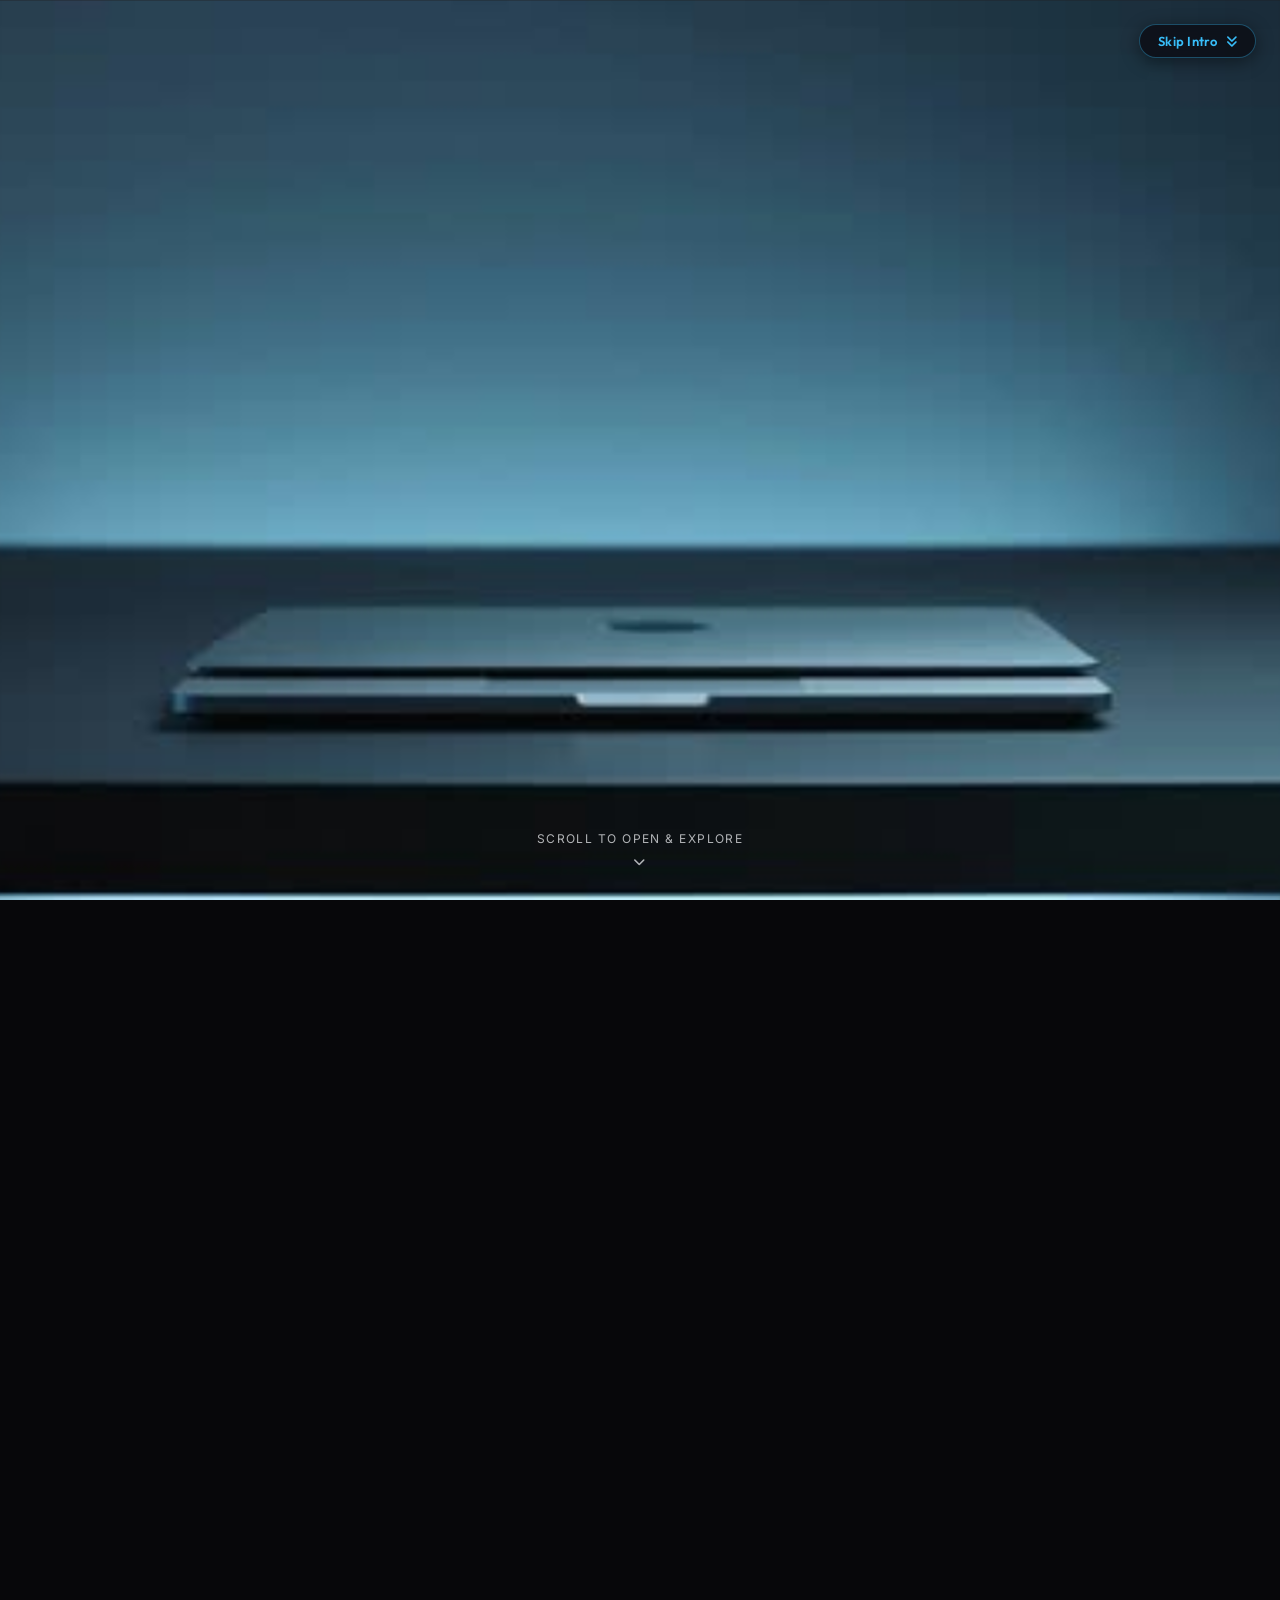
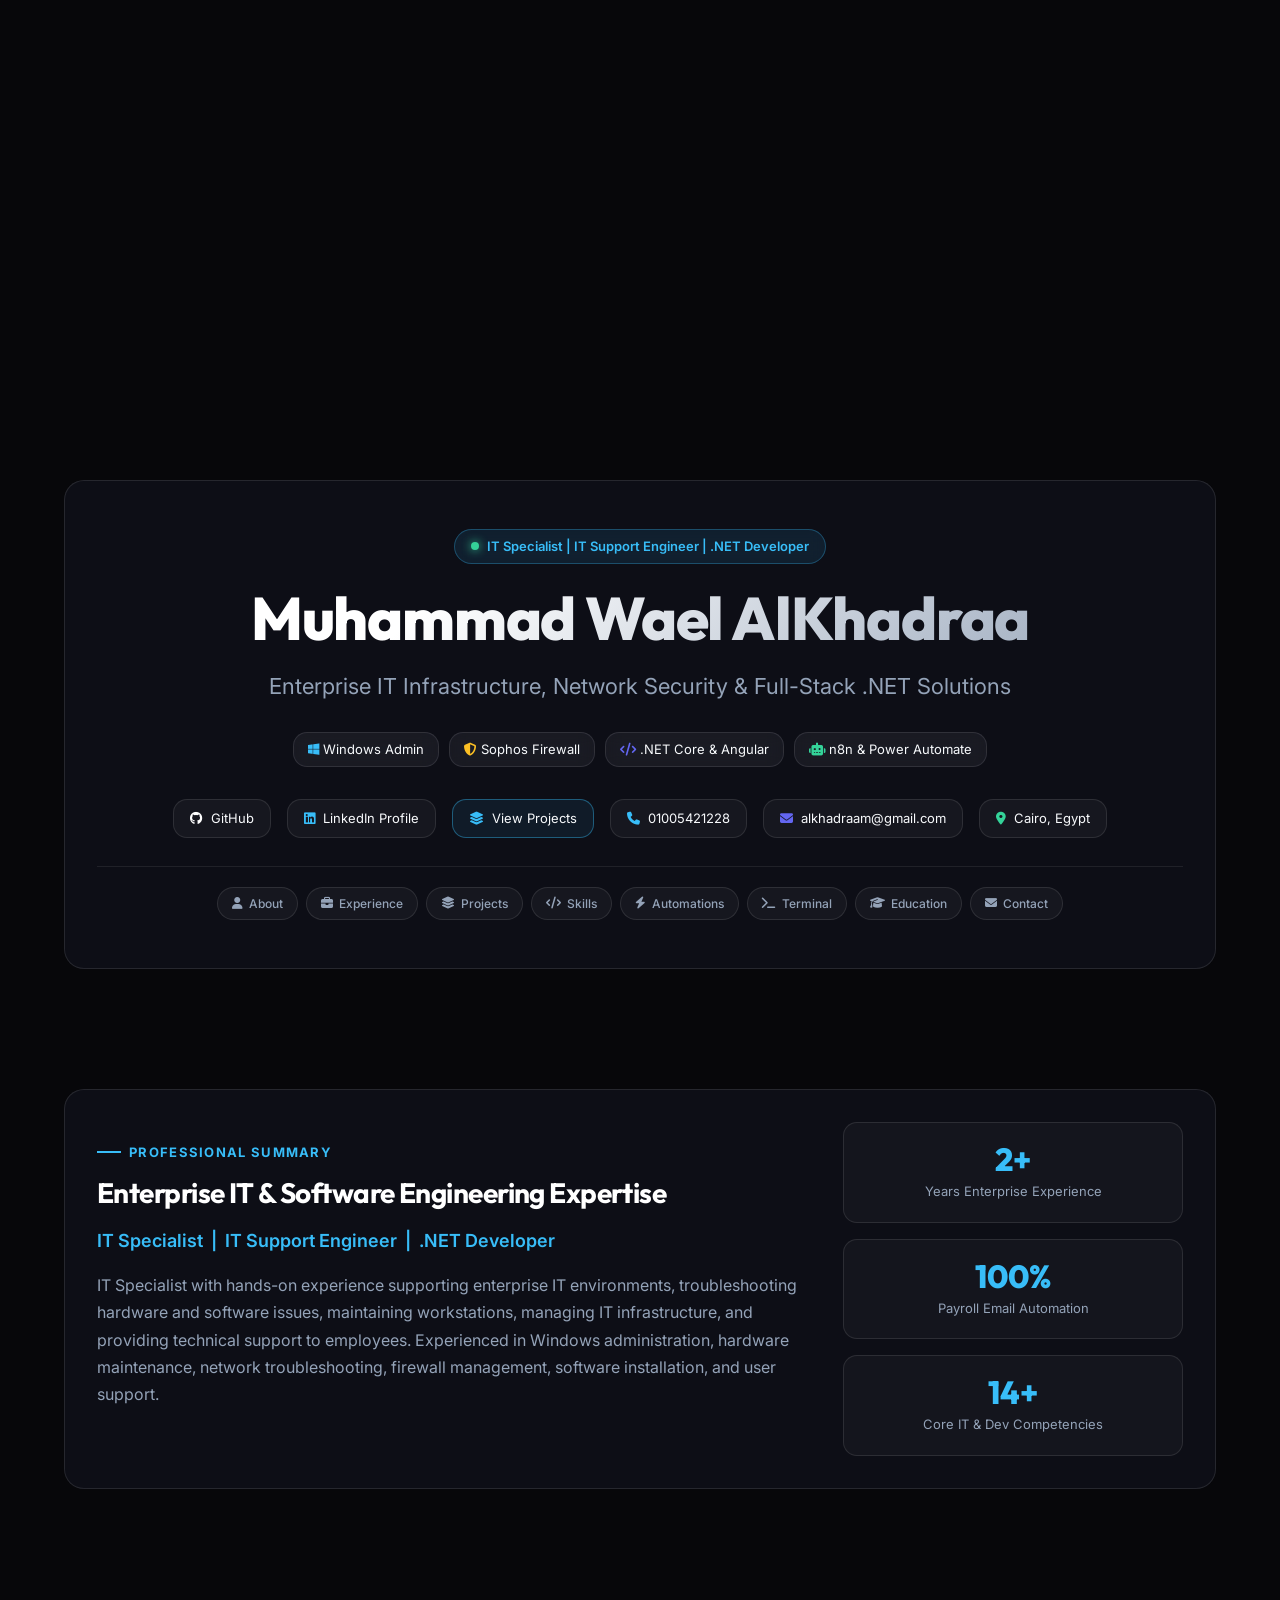
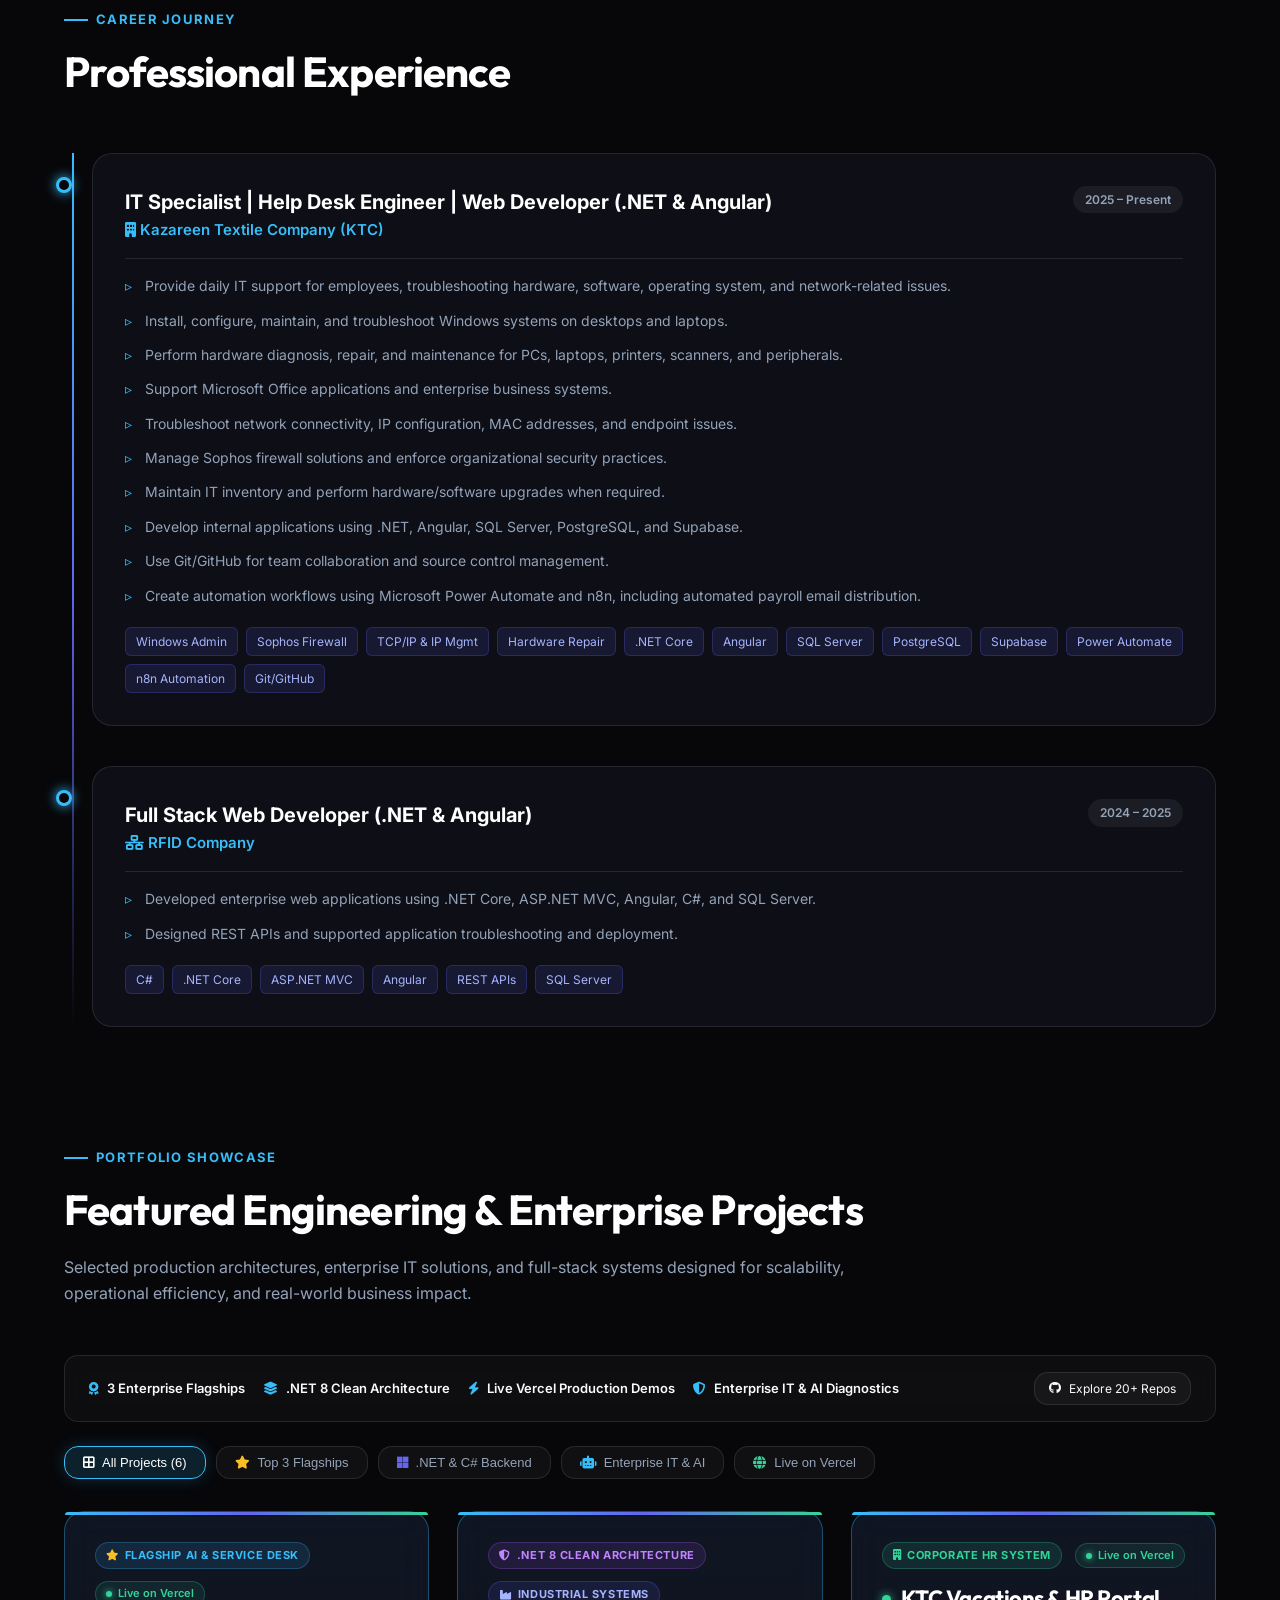
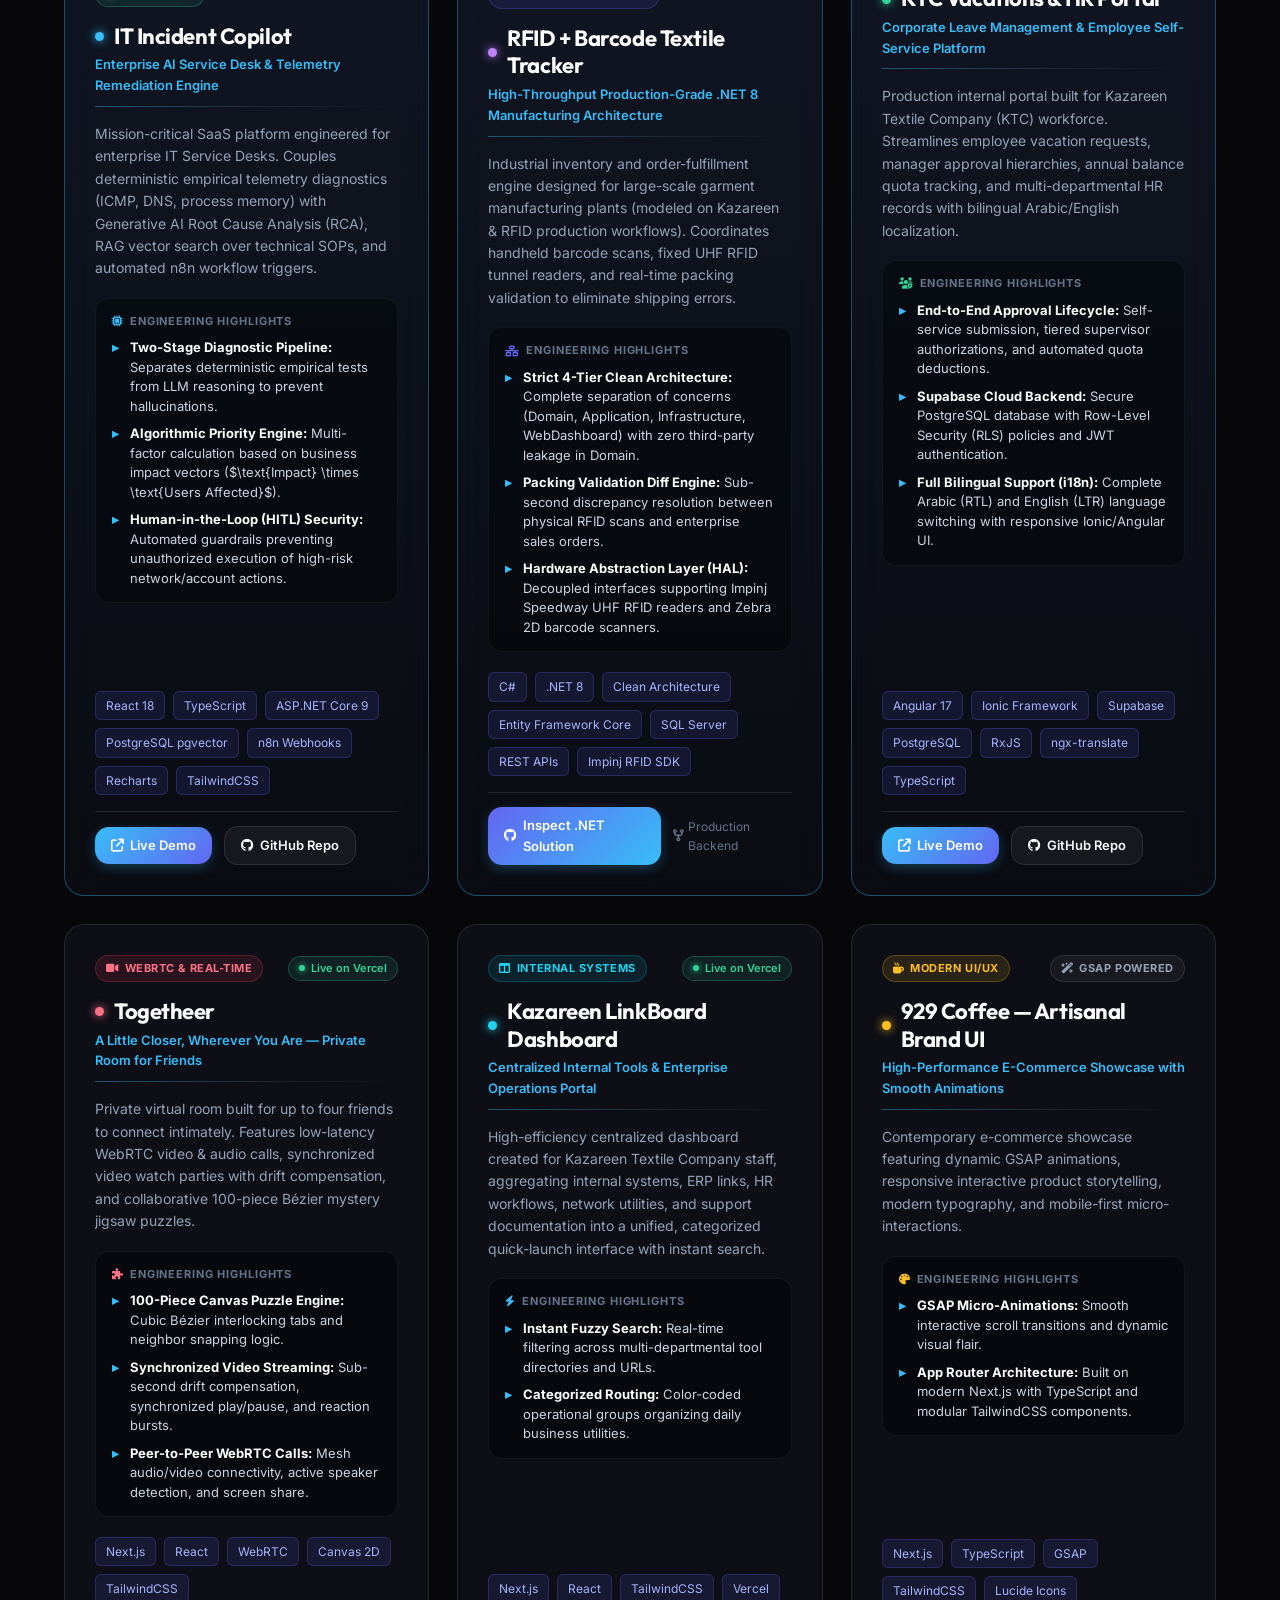
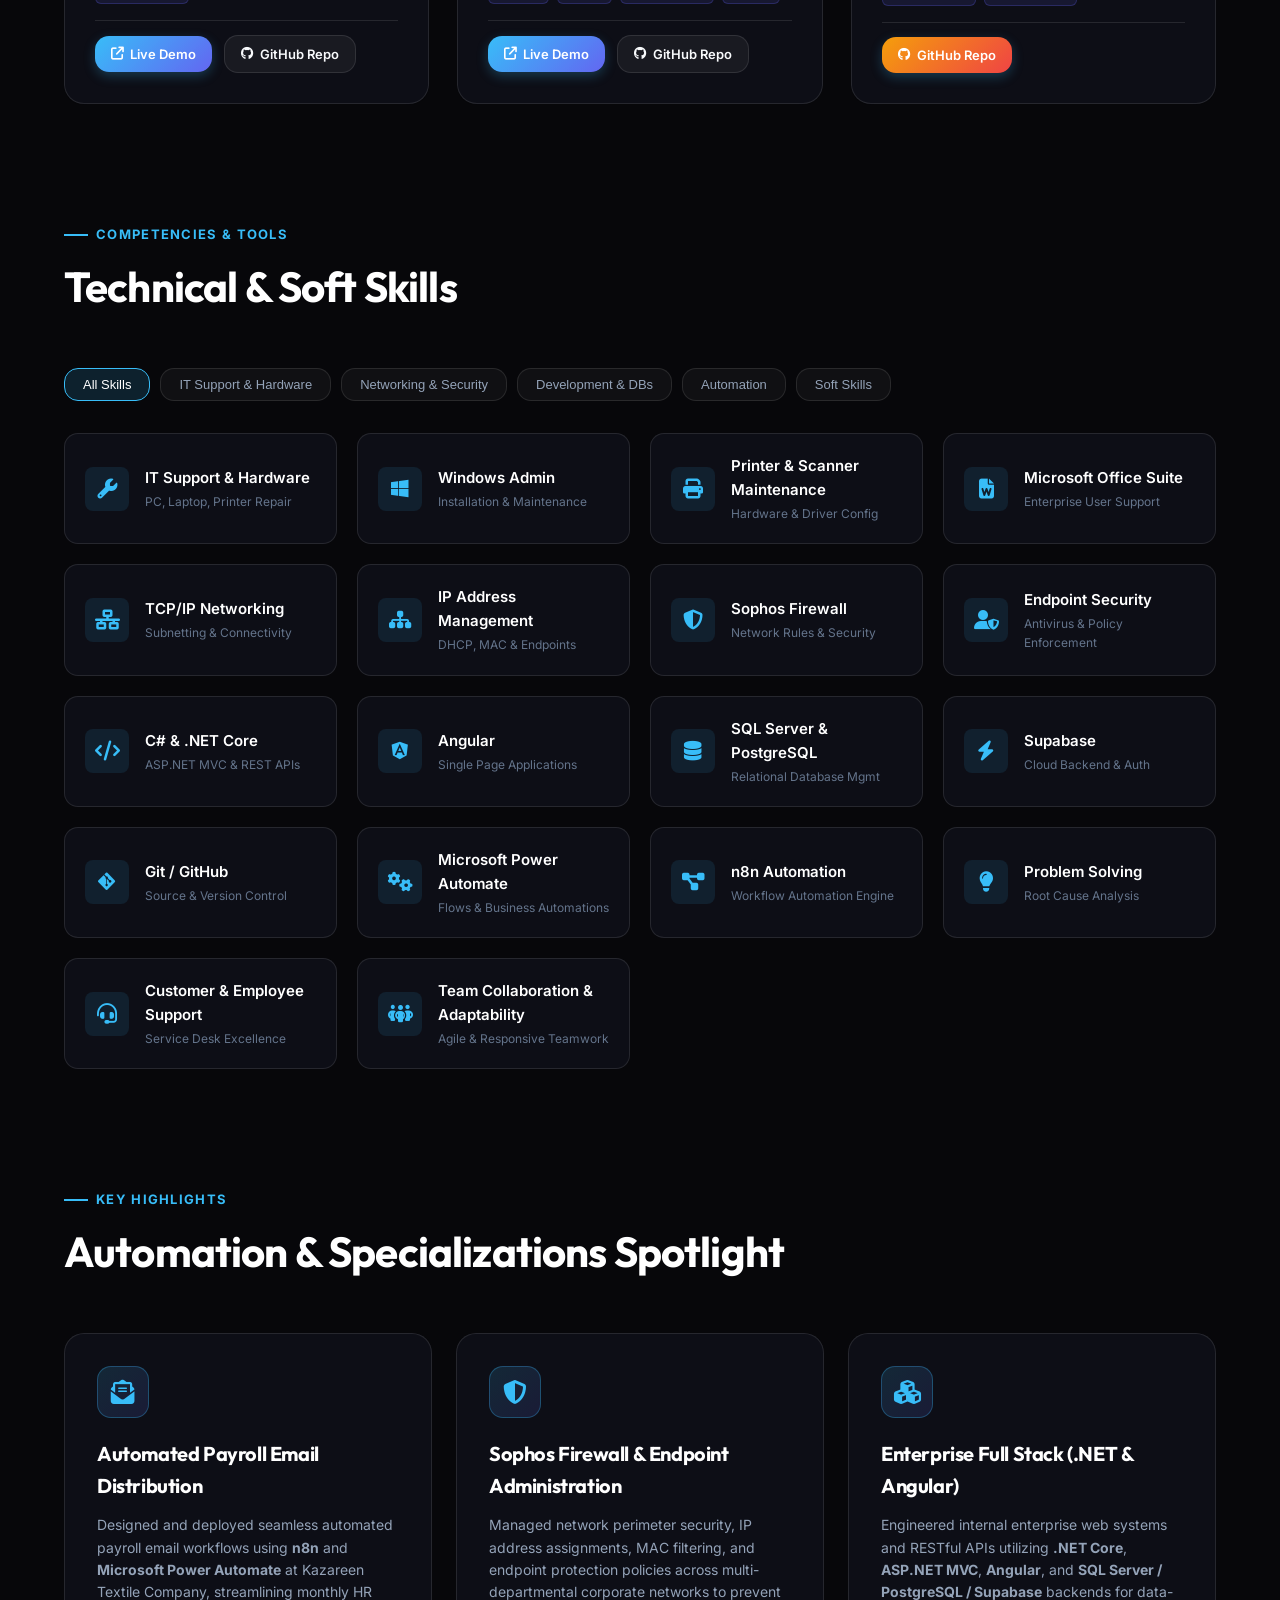
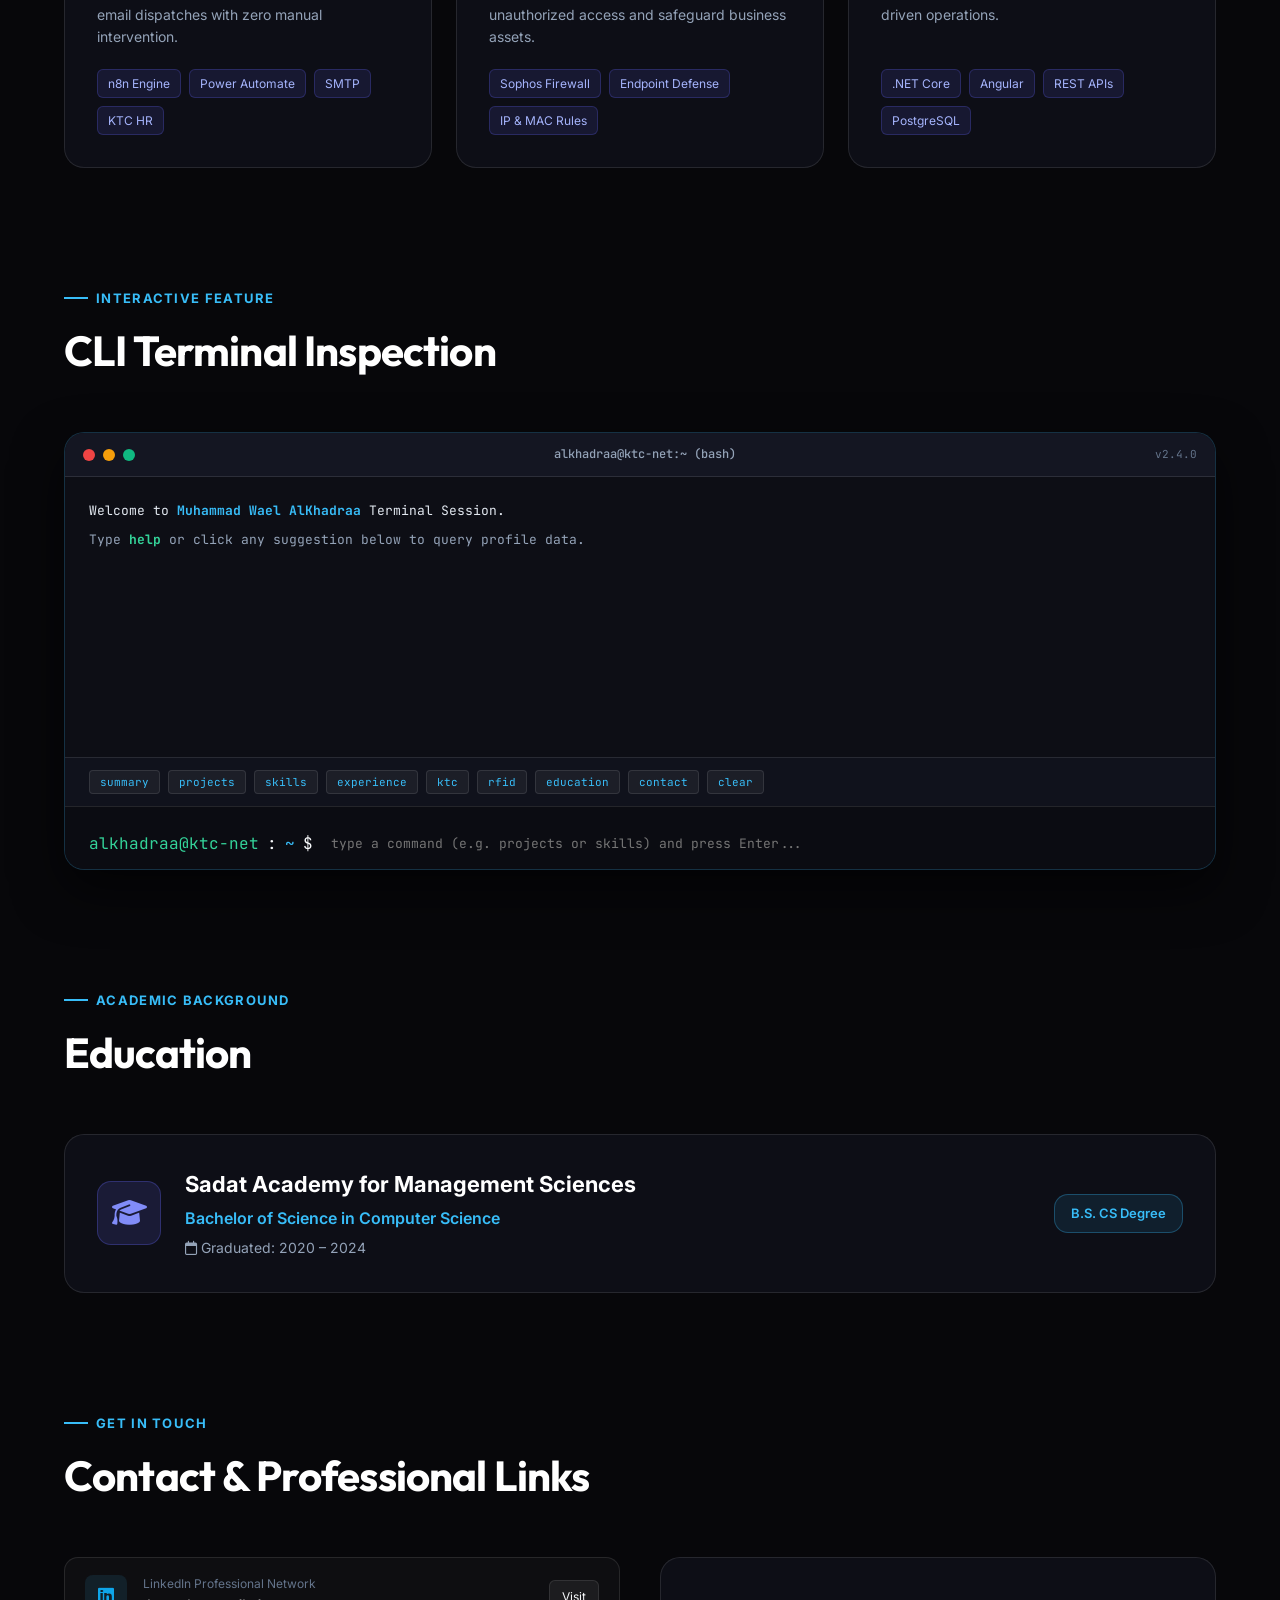
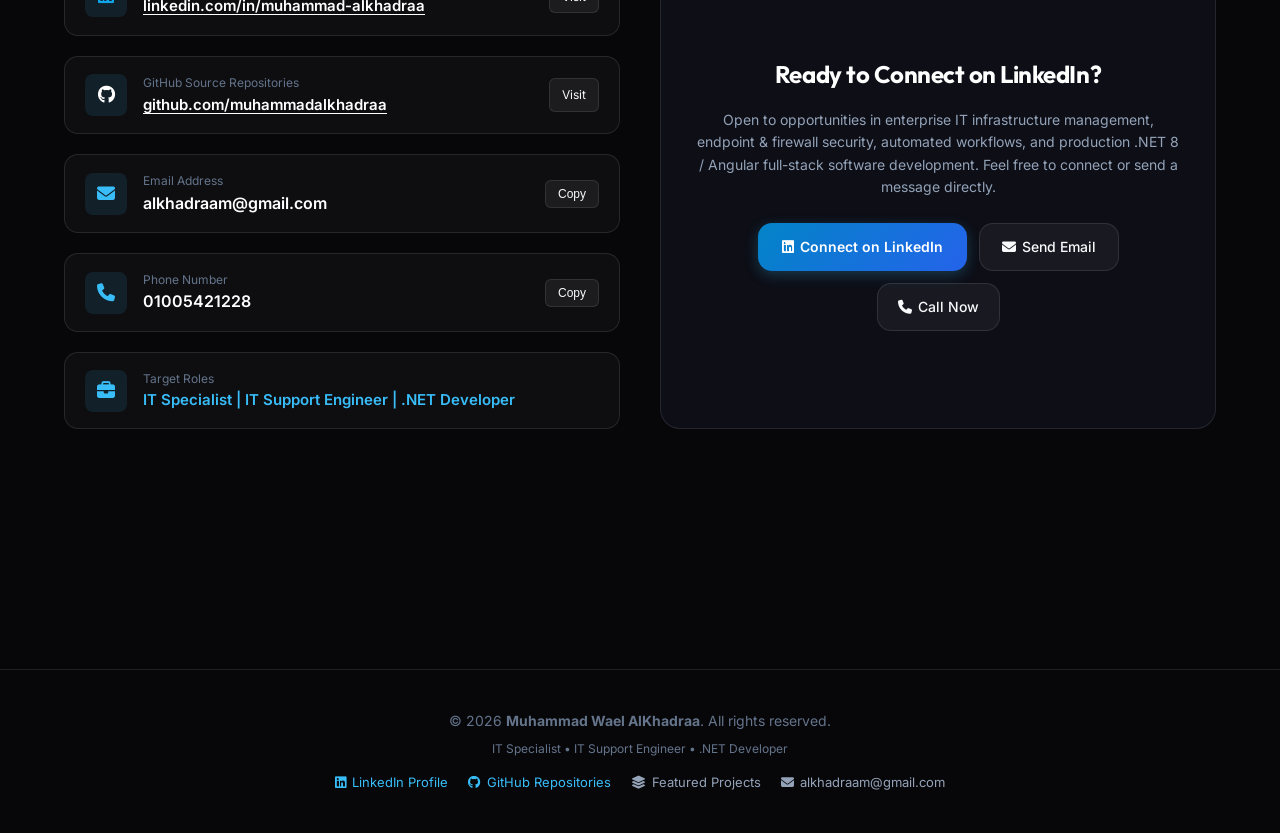
==== commit 89b2d74e: "feat: enhance mobile responsiveness and cross-device compatibility" ====
--- a/index.html
+++ b/index.html
@@ -21,7 +21,7 @@
   <meta name="twitter:title" content="Muhammad Wael AlKhadraa | IT Specialist & .NET Developer">
   <meta name="twitter:description" content="Enterprise IT Specialist & .NET Developer. Explore production-grade .NET, Angular, and AI projects.">
 
-  <link rel="stylesheet" href="styles.css">
+  <link rel="stylesheet" href="styles.css?v=3">
   <!-- FontAwesome for icons -->
   <link rel="stylesheet" href="https://cdnjs.cloudflare.com/ajax/libs/font-awesome/6.4.0/css/all.min.css">
 </head>
@@ -38,6 +38,12 @@
   <!-- Scroll-Driven Laptop Animation Intro Stage (Clean, no text overlay) -->
   <div class="scroll-track" id="scrollTrack">
     <div class="sticky-stage" id="stage">
+      <!-- Skip Intro Button -->
+      <button class="skip-intro-btn" id="skipIntroBtn" aria-label="Skip intro animation and jump to content">
+        <span>Skip Intro</span>
+        <i class="fa-solid fa-angles-down"></i>
+      </button>
+
       <canvas id="canvas" width="1920" height="1080"></canvas>
 
       <!-- Scroll Hint -->
@@ -78,8 +84,25 @@
       <li><a href="#terminal" class="nav-link">CLI Terminal</a></li>
       <li><a href="#education" class="nav-link">Education</a></li>
       <li><a href="#contact" class="nav-link">Contact</a></li>
+      
+      <!-- Integrated Mobile Action Links (Ensures 100% desktop parity on mobile) -->
+      <li class="mobile-nav-actions">
+        <div class="mobile-actions-label">Connect & Reach Out</div>
+        <div class="mobile-actions-grid">
+          <a href="https://github.com/muhammadalkhadraa" target="_blank" rel="noopener noreferrer" class="btn-secondary">
+            <i class="fa-brands fa-github"></i> GitHub
+          </a>
+          <a href="https://www.linkedin.com/in/muhammad-alkhadraa" target="_blank" rel="noopener noreferrer" class="btn-secondary">
+            <i class="fa-brands fa-linkedin" style="color: #0ea5e9;"></i> LinkedIn
+          </a>
+          <a href="mailto:alkhadraam@gmail.com" class="btn-primary">
+            <i class="fa-solid fa-envelope"></i> Contact Me
+          </a>
+        </div>
+      </li>
     </ul>
 
+    <!-- Desktop Nav Action Buttons -->
     <div class="nav-actions">
       <a href="https://github.com/muhammadalkhadraa" target="_blank" rel="noopener noreferrer" class="btn-secondary" title="GitHub Profile">
         <i class="fa-brands fa-github"></i> GitHub
@@ -88,11 +111,12 @@
         <i class="fa-brands fa-linkedin" style="color: #0ea5e9;"></i> LinkedIn
       </a>
       <a href="mailto:alkhadraam@gmail.com" class="btn-primary">
-        <i class="fa-solid fa-paper-plane"></i> Contact Me
+        <i class="fa-solid fa-envelope"></i> Contact Me
       </a>
     </div>
 
-    <button class="nav-toggle" id="navToggle" aria-label="Toggle navigation">
+    <!-- Mobile Header Toggle (Right side) -->
+    <button class="nav-toggle" id="navToggle" aria-label="Toggle navigation" aria-expanded="false">
       <i class="fa-solid fa-bars"></i>
     </button>
   </nav>
@@ -147,6 +171,18 @@
             <i class="fa-solid fa-location-dot" style="color: var(--accent-emerald);"></i> Cairo, Egypt
           </div>
         </div>
+
+        <!-- Quick Section Navigation Bar (Direct 1-tap Jump for Mobile & Desktop) -->
+        <nav class="quick-nav-strip" id="quickNavStrip" aria-label="Quick Section Navigation">
+          <a href="#about" class="quick-nav-chip"><i class="fa-solid fa-user"></i> About</a>
+          <a href="#experience" class="quick-nav-chip"><i class="fa-solid fa-briefcase"></i> Experience</a>
+          <a href="#projects" class="quick-nav-chip"><i class="fa-solid fa-layer-group"></i> Projects</a>
+          <a href="#skills" class="quick-nav-chip"><i class="fa-solid fa-code"></i> Skills</a>
+          <a href="#spotlight" class="quick-nav-chip"><i class="fa-solid fa-bolt"></i> Automations</a>
+          <a href="#terminal" class="quick-nav-chip"><i class="fa-solid fa-terminal"></i> Terminal</a>
+          <a href="#education" class="quick-nav-chip"><i class="fa-solid fa-graduation-cap"></i> Education</a>
+          <a href="#contact" class="quick-nav-chip"><i class="fa-solid fa-envelope"></i> Contact</a>
+        </nav>
       </div>
     </section>
 
@@ -826,7 +862,7 @@
         <!-- Card 1 -->
         <div class="glass-card spotlight-card">
           <div>
-            <div class="spotlight-icon"><i class="fa-solid fa-paper-plane"></i></div>
+            <div class="spotlight-icon"><i class="fa-solid fa-envelope-open-text"></i></div>
             <h3>Automated Payroll Email Distribution</h3>
             <p>Designed and deployed seamless automated payroll email workflows using <strong>n8n</strong> and
               <strong>Microsoft Power Automate</strong> at Kazareen Textile Company, streamlining monthly HR email
@@ -1023,7 +1059,7 @@
               <i class="fa-brands fa-linkedin"></i> Connect on LinkedIn
             </a>
             <a href="mailto:alkhadraam@gmail.com" class="btn-secondary" style="padding: 12px 22px; font-size: 14px;">
-              <i class="fa-solid fa-paper-plane"></i> Send Email
+              <i class="fa-solid fa-envelope"></i> Send Email
             </a>
             <a href="tel:01005421228" class="btn-secondary" style="padding: 12px 20px; font-size: 14px;">
               <i class="fa-solid fa-phone"></i> Call Now
@@ -1058,7 +1094,7 @@
 
   <!-- Scripts -->
   <!-- frames.js is loaded dynamically by app.js to prevent blocking page render -->
-  <script src="app.js"></script>
+  <script src="app.js?v=2"></script>
 </body>
 
 </html>
--- a/styles.css
+++ b/styles.css
@@ -147,6 +147,39 @@
   inset: 0;
   background: radial-gradient(circle at 50% 30%, rgba(7, 7, 10, 0.35) 0%, rgba(7, 7, 10, 0.65) 100%);
   pointer-events: none;
+}
+
+/* Skip Intro Button */
+.skip-intro-btn {
+  position: absolute;
+  top: 24px;
+  right: 24px;
+  z-index: 25;
+  padding: 8px 18px;
+  background: rgba(11, 13, 20, 0.82);
+  border: 1px solid rgba(56, 189, 248, 0.35);
+  border-radius: var(--radius-full);
+  color: var(--accent-cyan);
+  font-family: 'Outfit', sans-serif;
+  font-size: 13px;
+  font-weight: 600;
+  letter-spacing: 0.02em;
+  cursor: pointer;
+  display: inline-flex;
+  align-items: center;
+  gap: 8px;
+  box-shadow: 0 4px 18px rgba(0, 0, 0, 0.45);
+  backdrop-filter: blur(12px);
+  -webkit-backdrop-filter: blur(12px);
+  transition: all var(--transition-fast);
+}
+
+.skip-intro-btn:hover {
+  background: rgba(56, 189, 248, 0.18);
+  border-color: var(--accent-cyan);
+  color: #fff;
+  transform: translateY(-2px);
+  box-shadow: 0 6px 22px rgba(56, 189, 248, 0.25);
 }
 
 /* Scroll Hint & Progress Bar */
@@ -346,13 +379,43 @@
   border-color: rgba(255, 255, 255, 0.2);
 }
 
+/* Mobile Navigation Drawer */
+.mobile-nav-actions {
+  display: none;
+}
+
+.mobile-actions-label {
+  font-size: 11px;
+  font-weight: 700;
+  text-transform: uppercase;
+  letter-spacing: 0.08em;
+  color: var(--text-subtle);
+  margin-bottom: 6px;
+  display: flex;
+  align-items: center;
+  gap: 6px;
+}
+
+.mobile-actions-label::before {
+  content: '';
+  width: 14px;
+  height: 2px;
+  background: var(--accent-cyan);
+}
+
+.mobile-actions-grid {
+  display: flex;
+  flex-direction: column;
+  gap: 8px;
+}
+
 /* Mobile Nav Toggle */
 .nav-toggle {
   display: none;
   background: none;
   border: none;
   color: #fff;
-  font-size: 24px;
+  font-size: 20px;
   cursor: pointer;
 }
 
@@ -541,6 +604,42 @@
   background: rgba(56, 189, 248, 0.1);
   border-color: var(--accent-cyan);
   color: var(--accent-cyan);
+}
+
+/* Quick Nav Horizontal Strip (Direct jump chips) */
+.quick-nav-strip {
+  display: flex;
+  align-items: center;
+  justify-content: center;
+  flex-wrap: wrap;
+  gap: 8px;
+  margin-top: 28px;
+  padding-top: 20px;
+  border-top: 1px solid rgba(255, 255, 255, 0.08);
+}
+
+.quick-nav-chip {
+  padding: 6px 14px;
+  background: rgba(255, 255, 255, 0.04);
+  border: 1px solid var(--border-subtle);
+  border-radius: var(--radius-full);
+  font-size: 12px;
+  font-weight: 500;
+  color: var(--text-muted);
+  display: inline-flex;
+  align-items: center;
+  gap: 6px;
+  transition: all var(--transition-fast);
+  white-space: nowrap;
+}
+
+.quick-nav-chip:hover,
+.quick-nav-chip.active {
+  background: rgba(56, 189, 248, 0.15);
+  border-color: var(--accent-cyan);
+  color: #ffffff;
+  box-shadow: 0 0 12px rgba(56, 189, 248, 0.25);
+  transform: translateY(-1px);
 }
 
 .stats-grid {
@@ -1520,8 +1619,8 @@
 }
 
 /* ==========================================================================
- RESPONSIVE MEDIA QUERIES
- ========================================================================== */
+   RESPONSIVE MEDIA QUERIES
+   ========================================================================== */
 
 @media (max-width: 992px) {
   .hero-profile-card {
@@ -1534,59 +1633,443 @@
 }
 
 @media (max-width: 768px) {
+  /* 1. Intro Stage & Canvas (Resolves Zoomed-in Canvas on Mobile Portrait) */
+  .scroll-track {
+    height: 320vh; /* Smooth, responsive touch scroll distance */
+  }
+
+  .sticky-stage {
+    padding: 0 12px;
+    background: radial-gradient(circle at 50% 50%, #151828 0%, #07070a 85%);
+  }
+
+  .sticky-stage canvas {
+    object-fit: contain;
+    width: 100%;
+    height: auto;
+    max-height: 80vh;
+    filter: drop-shadow(0 15px 35px rgba(56, 189, 248, 0.22));
+  }
+
+  .skip-intro-btn {
+    top: 16px;
+    right: 16px;
+    padding: 7px 14px;
+    font-size: 12px;
+  }
+
+  /* 2. Top Header & Navbar (Preserves 100% Desktop Parity) */
   .navbar {
-    padding: 14px 20px;
-  }
-
+    padding: 12px 16px;
+  }
+
+  .nav-brand {
+    font-size: 16px;
+    gap: 6px;
+  }
+
+  /* Hide the 3 desktop buttons from top header bar so it never overflows */
+  .nav-actions {
+    display: none;
+  }
+
+
+  .nav-toggle {
+    display: flex;
+    align-items: center;
+    justify-content: center;
+    width: 38px;
+    height: 38px;
+    border-radius: var(--radius-sm);
+    background: rgba(255, 255, 255, 0.05);
+    border: 1px solid var(--border-subtle);
+    color: #fff;
+    font-size: 18px;
+    cursor: pointer;
+    transition: all var(--transition-fast);
+  }
+
+  .nav-toggle:hover,
+  .nav-toggle:active {
+    border-color: var(--accent-cyan);
+    background: rgba(56, 189, 248, 0.12);
+    color: var(--accent-cyan);
+  }
+
+  /* 3. Full Mobile Navigation Menu Drawer */
   .nav-links {
+    position: fixed;
+    top: 62px;
+    left: 0;
+    right: 0;
+    bottom: 0;
+    width: 100%;
+    height: calc(100vh - 62px);
+    background: rgba(7, 7, 10, 0.98);
+    backdrop-filter: blur(24px);
+    -webkit-backdrop-filter: blur(24px);
+    flex-direction: column;
+    align-items: stretch;
+    padding: 20px 20px 48px;
+    gap: 4px;
+    overflow-y: auto;
+    border-bottom: 1px solid var(--border-subtle);
+    transform: translateX(100%);
+    transition: transform 0.3s cubic-bezier(0.16, 1, 0.3, 1);
+    display: flex;
+    z-index: 99;
+  }
+
+  .nav-links.open {
+    transform: translateX(0);
+  }
+
+  .nav-link {
+    font-size: 15px;
+    font-weight: 500;
+    padding: 12px 14px;
+    border-radius: var(--radius-sm);
+    display: flex;
+    align-items: center;
+    width: 100%;
+    color: #cbd5e1;
+    border-bottom: 1px solid rgba(255, 255, 255, 0.04);
+    transition: all var(--transition-fast);
+  }
+
+  .nav-link:hover,
+  .nav-link.active {
+    background: rgba(56, 189, 248, 0.12);
+    color: var(--accent-cyan);
+    border-bottom-color: transparent;
+  }
+
+  .nav-link.active::after {
     display: none;
-    position: absolute;
-    top: 100%;
-    left: 0;
+  }
+
+  .mobile-nav-actions {
+    display: flex;
+    flex-direction: column;
+    gap: 10px;
+    margin-top: 14px;
+    padding-top: 16px;
+    border-top: 1px solid var(--border-subtle);
+  }
+
+  .mobile-actions-grid {
+    display: flex;
+    flex-direction: column;
+    gap: 10px;
+  }
+
+  .mobile-actions-grid .btn-primary,
+  .mobile-actions-grid .btn-secondary {
     width: 100%;
-    background: rgba(7, 7, 10, 0.95);
+    justify-content: center;
+    padding: 12px 18px;
+    font-size: 14px;
+  }
+
+  /* 4. Quick Nav Horizontal Strip (Smooth Swipe Below Hero) */
+  .quick-nav-strip {
+    justify-content: flex-start;
+    flex-wrap: nowrap;
+    overflow-x: auto;
+    -webkit-overflow-scrolling: touch;
+    padding: 14px 2px 6px;
+    margin-top: 20px;
+    gap: 8px;
+    scrollbar-width: none;
+  }
+
+  .quick-nav-strip::-webkit-scrollbar {
+    display: none;
+  }
+
+  .quick-nav-chip {
+    flex-shrink: 0;
+    padding: 6px 14px;
+    font-size: 12px;
+  }
+
+  /* 5. Main Content & Layout Adjustments */
+  .main-content {
+    padding: 40px 16px 80px;
+    max-width: 100%;
+    overflow-x: hidden;
+  }
+
+  .section {
+    margin-bottom: 70px;
+    scroll-margin-top: 80px;
+  }
+
+  .section-header {
+    margin-bottom: 28px;
+  }
+
+  .glass-card {
+    padding: 22px 18px;
+  }
+
+  .hero-header-card {
+    padding: 30px 16px !important;
+  }
+
+  .hero-badge {
+    font-size: 11px;
+    padding: 5px 12px;
+    margin-bottom: 14px;
+  }
+
+  .tech-pill-row {
+    gap: 6px;
+    margin-bottom: 20px;
+  }
+
+  .tech-pill {
+    font-size: 11px;
+    padding: 5px 10px;
+  }
+
+  .contact-quick-list {
+    gap: 8px;
+    justify-content: center;
+  }
+
+  .contact-chip {
+    padding: 6px 12px;
+    font-size: 12px;
+    max-width: 100%;
+  }
+
+  /* 6. Projects Section Mobile Parity */
+  .projects-intro-bar {
     flex-direction: column;
-    padding: 20px;
-    border-bottom: 1px solid var(--border-subtle);
-  }
-
-  .nav-links.open {
+    align-items: stretch;
+    gap: 12px;
+    padding: 14px 16px;
+  }
+
+  .projects-metrics {
+    gap: 10px;
+  }
+
+  .metric-pill {
+    font-size: 12px;
+  }
+
+  .projects-filter,
+  .skills-filter {
     display: flex;
-  }
-
-  .nav-toggle {
-    display: block;
-  }
-
-  .main-content {
-    padding: 60px 16px 80px;
-  }
-
-  .glass-card {
-    padding: 24px;
-  }
-
+    flex-wrap: nowrap;
+    overflow-x: auto;
+    -webkit-overflow-scrolling: touch;
+    padding-bottom: 8px;
+    gap: 8px;
+    scrollbar-width: none;
+  }
+
+  .projects-filter::-webkit-scrollbar,
+  .skills-filter::-webkit-scrollbar {
+    display: none;
+  }
+
+  .project-filter-btn,
+  .filter-btn {
+    flex-shrink: 0;
+    padding: 7px 14px;
+    font-size: 12px;
+    white-space: nowrap;
+  }
+
+  .projects-grid {
+    grid-template-columns: 1fr;
+    gap: 20px;
+    width: 100%;
+  }
+
+  .project-card {
+    padding: 22px 18px;
+    min-width: 0;
+    width: 100%;
+    box-sizing: border-box;
+  }
+
+  .project-title {
+    font-size: 19px;
+    word-break: break-word;
+  }
+
+  .project-actions {
+    flex-direction: column;
+    align-items: stretch;
+    gap: 10px;
+  }
+
+  .project-btn {
+    justify-content: center;
+    width: 100%;
+    padding: 10px 16px;
+    font-size: 13px;
+  }
+
+  /* 7. Skills & Spotlight Grid */
+  .skills-grid {
+    grid-template-columns: 1fr;
+    gap: 12px;
+  }
+
+  .skill-card {
+    padding: 14px 16px;
+  }
+
+  .spotlight-grid {
+    grid-template-columns: 1fr;
+    gap: 16px;
+  }
+
+  .spotlight-card {
+    padding: 22px 18px;
+  }
+
+  /* 8. Interactive CLI Terminal on Mobile */
+  .terminal-card {
+    border-radius: var(--radius-md);
+  }
+
+  .terminal-header {
+    padding: 10px 14px;
+  }
+
+  .terminal-body {
+    padding: 16px 14px;
+    min-height: 220px;
+    max-height: 350px;
+    font-size: 12px;
+    line-height: 1.5;
+  }
+
+  .term-input-line {
+    gap: 6px;
+    font-size: 12px;
+  }
+
+  .term-prompt {
+    display: none;
+  }
+
+  .term-input {
+    font-size: 12px;
+  }
+
+  .term-suggestions {
+    padding: 10px 14px;
+    gap: 6px;
+    overflow-x: auto;
+    flex-wrap: nowrap;
+    -webkit-overflow-scrolling: touch;
+    scrollbar-width: none;
+  }
+
+  .term-suggestions::-webkit-scrollbar {
+    display: none;
+  }
+
+  .term-btn {
+    flex-shrink: 0;
+    padding: 5px 10px;
+    font-size: 11px;
+  }
+
+  /* 9. Experience Timeline */
+  .timeline {
+    padding-left: 20px;
+  }
+
+  .timeline-dot {
+    left: -20px;
+    width: 14px;
+    height: 14px;
+  }
+
+  .exp-card-header {
+    flex-direction: column;
+    gap: 8px;
+  }
+
+  .exp-role-title {
+    font-size: 18px;
+  }
+
+  .exp-period {
+    align-self: flex-start;
+  }
+
+  /* 10. Education & Contact Sections */
   .edu-card {
     flex-direction: column;
     text-align: center;
-  }
-
-  .projects-grid {
+    gap: 16px;
+    padding: 24px 18px;
+  }
+
+  .contact-wrapper {
     grid-template-columns: 1fr;
-  }
-
-  .projects-intro-bar {
-    flex-direction: column;
-    align-items: flex-start;
+    gap: 24px;
+  }
+
+  .contact-item {
+    padding: 14px 16px;
     gap: 12px;
-  }
-
-  .project-actions {
-    flex-direction: column;
-    align-items: stretch;
-  }
-
-  .project-btn {
-    justify-content: center;
-  }
-}
+    flex-wrap: wrap;
+  }
+
+  .contact-item a {
+    word-break: break-all;
+    font-size: 13px !important;
+  }
+
+  .copy-btn {
+    padding: 5px 10px;
+    font-size: 11px;
+  }
+
+  /* 11. Toast Notifications */
+  .toast {
+    left: 50%;
+    right: auto;
+    bottom: 20px;
+    transform: translate(-50%, 100px);
+    max-width: 90vw;
+    text-align: center;
+    font-size: 13px;
+    padding: 10px 18px;
+  }
+
+  .toast.show {
+    transform: translate(-50%, 0);
+  }
+}
+
+@media (max-width: 480px) {
+  .hero-header-card h1 {
+    font-size: 28px !important;
+  }
+
+  .section-title {
+    font-size: 24px;
+  }
+
+  .nav-brand {
+    font-size: 15px;
+  }
+
+  .skip-intro-btn {
+    padding: 6px 12px;
+    font-size: 11px;
+    top: 14px;
+    right: 12px;
+  }
+}
